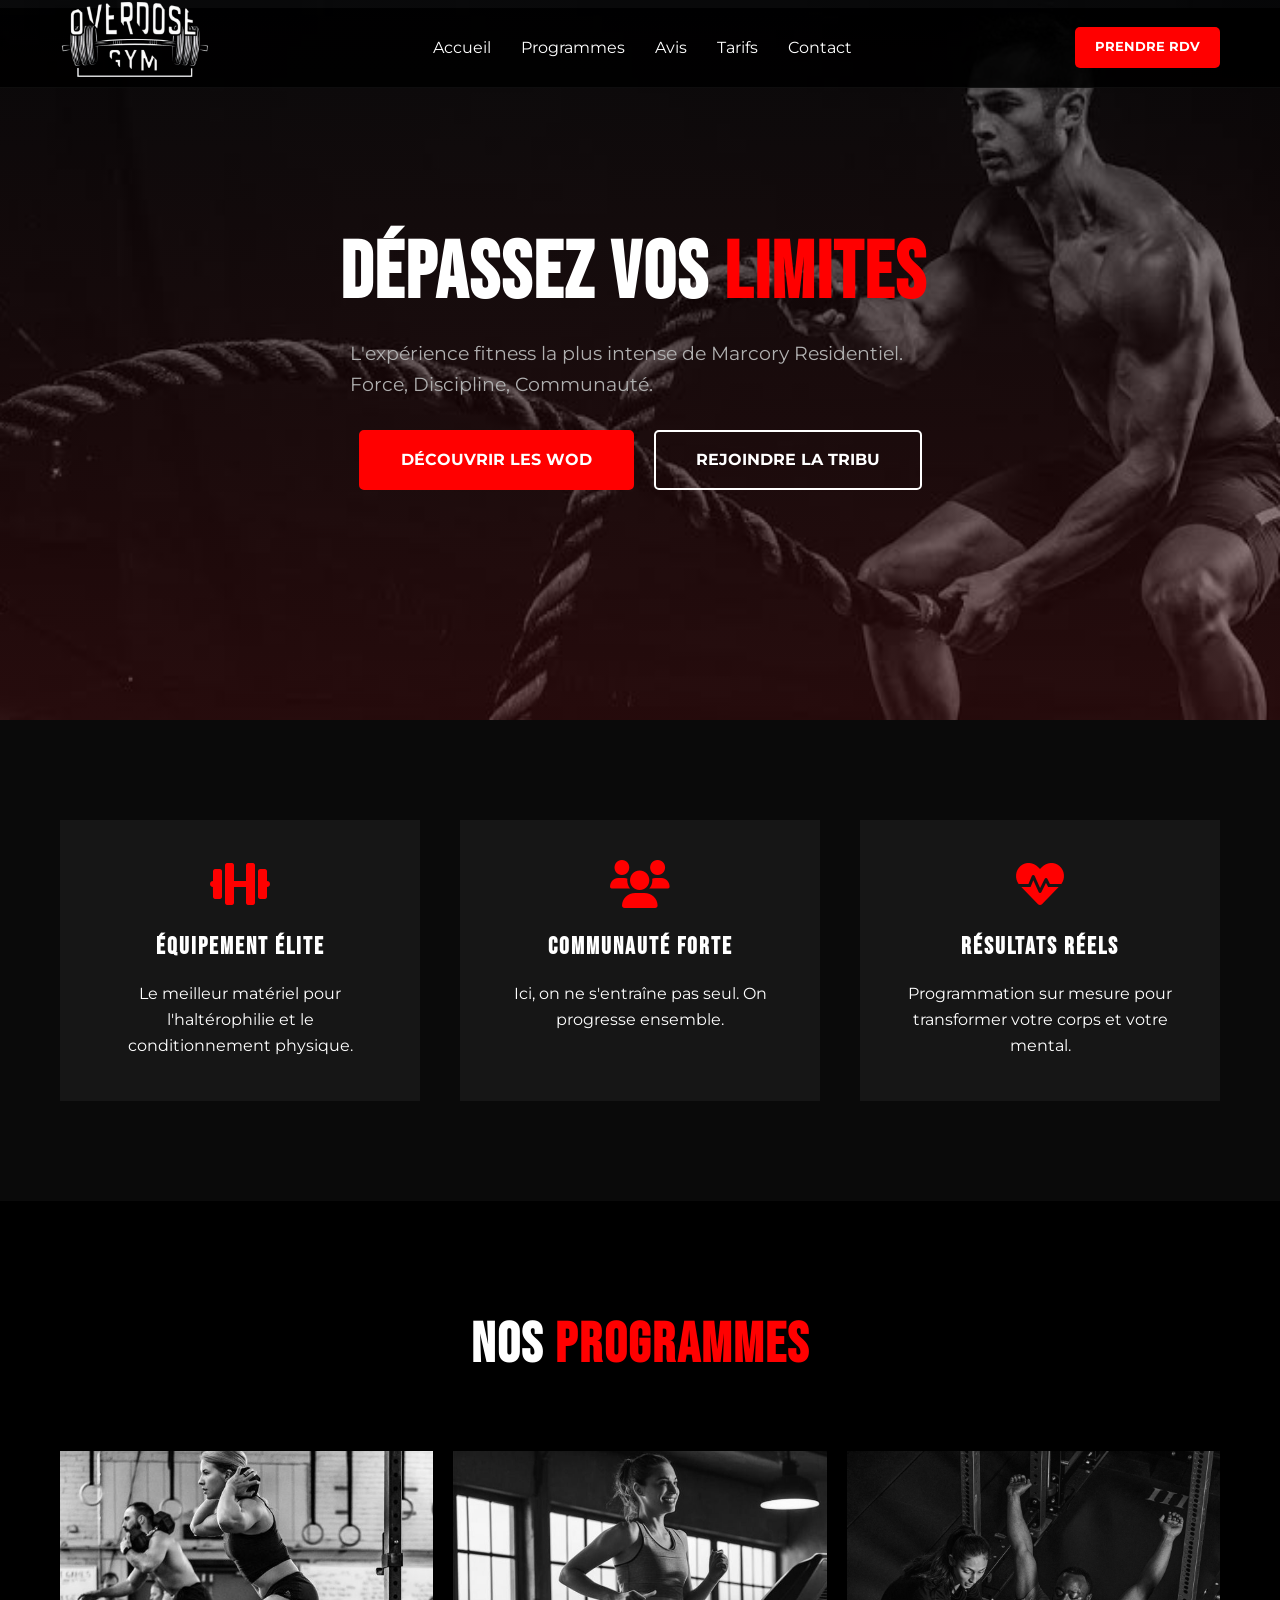
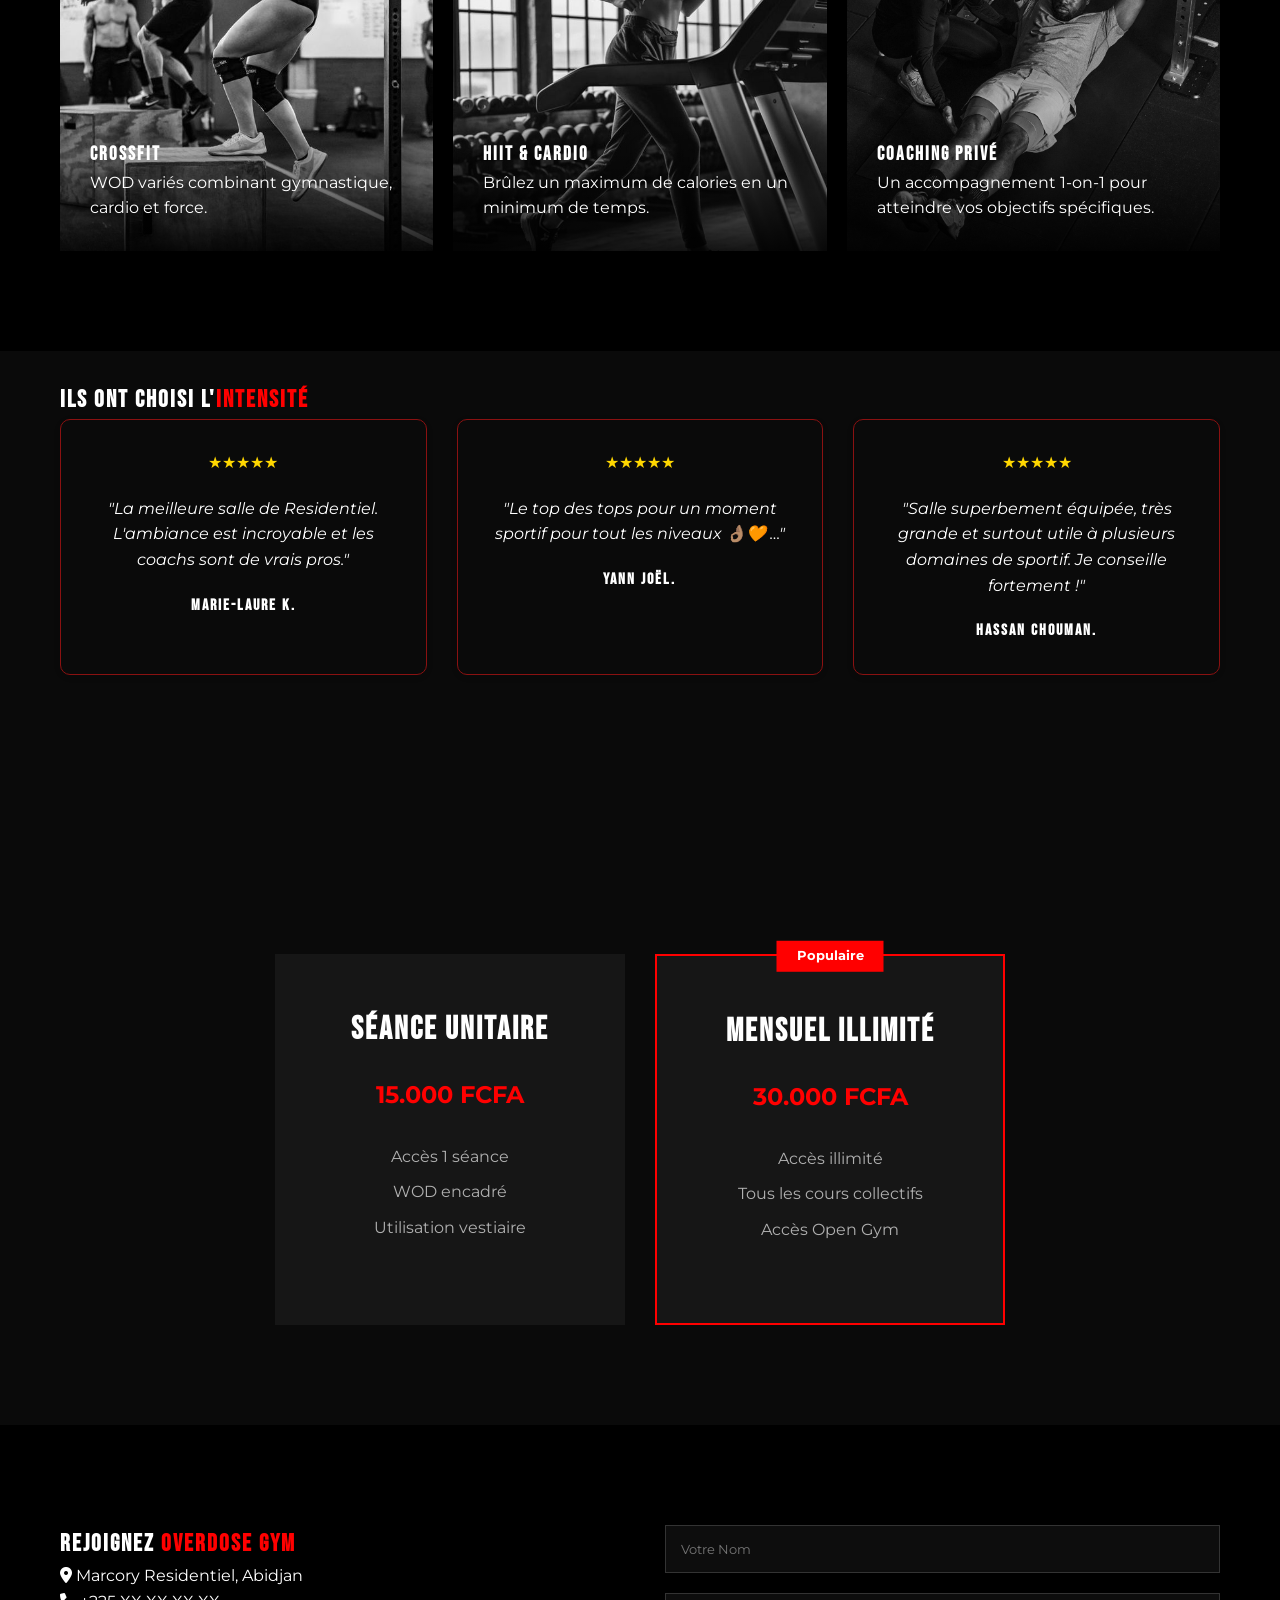
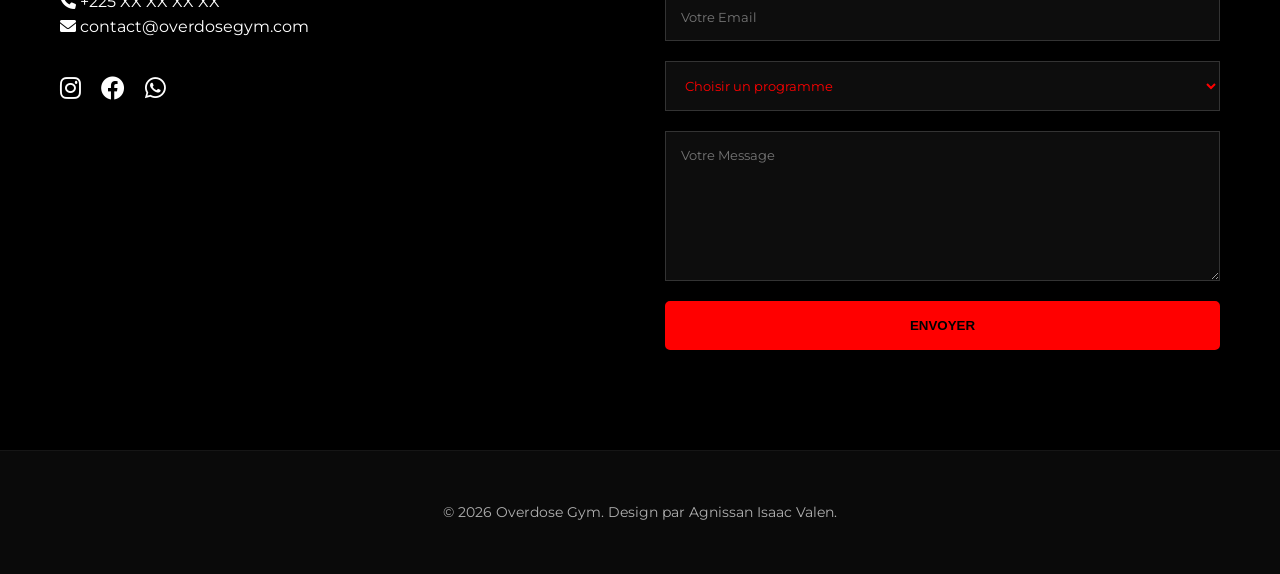
==== index.html @ e078a930 "ok" ====
<!DOCTYPE html>
<html lang="fr">
<head>
    <meta charset="UTF-8">
    <meta name="viewport" content="width=device-width, initial-scale=1.0">
    <title>Overdose Gym | CrossFit & Haute Intensité - Marcory Residentiel</title>
    <meta name="description" content="Rejoignez l'élite du fitness à Abidjan. Overdose Gym à Marcory Residentiel : CrossFit, HIIT, et coaching privé dans une ambiance brute et électrique.">
    
    <link href="https://fonts.googleapis.com/css2?family=Bebas+Neue&family=Montserrat:wght@400;700&display=swap" rel="stylesheet">
    
    <link rel="stylesheet" href="https://cdnjs.cloudflare.com/ajax/libs/font-awesome/6.0.0/css/all.min.css">
    
    <link rel="stylesheet" href="css/style.css">
</head>
<body>
    
    <header class="main-header">
        <nav class="container">

            <!-- <div class="logo">
                <a href="#home">OVERDOSE<span>GYM</span></a>
            </div> -->

            <div class="logo">
                <a href="#home"><img src="imgs/logo-no-bg.png" alt="" width="25%"></a>
            </div>
            <ul class="nav-links">
                <li><a href="#home">Accueil</a></li>
                <li><a href="#services">Programmes</a></li>
                <li><a href="#avis">Avis</a></li>
                <li><a href="#pricing">Tarifs</a></li>
                <li><a href="#contact">Contact</a></li>
            </ul>
            <a href="#contact" class="btn-cta-small">Prendre RDV</a>
            <div class="menu-toggle" id="mobile-menu">
                <i class="fas fa-bars"></i>
            </div>
        </nav>
    </header>

    <!-- hero -->
    <section id="home" class="hero">
        <video class="hero-video" autoplay loop muted playsinline poster="imgs/img1.jpg">
                <source src="video/vid1.mp4" type="video/mp4">
            </video>
        <div class="overlay"></div>
        <div class="hero-content container">
            <h1 class="fade-in">Dépassez vos <span>Limites</span></h1>
            <p>L'expérience fitness la plus intense de Marcory Residentiel. Force, Discipline, Communauté.</p>
            <div class="hero-btns">
                <a href="#services" class="btn-primary">Découvrir les WOD</a>
                <a href="#contact" class="btn-secondary">Rejoindre la Tribu</a>
            </div>
        </div>
    </section>

    <!-- info -->
    <section class="features container">
        <div class="feature-card">
            <i class="fas fa-dumbbell"></i>
            <h3>Équipement Élite</h3>
            <p>Le meilleur matériel pour l'haltérophilie et le conditionnement physique.</p>
        </div>
        <div class="feature-card">
            <i class="fas fa-users"></i>
            <h3>Communauté Forte</h3>
            <p>Ici, on ne s'entraîne pas seul. On progresse ensemble.</p>
        </div>
        <div class="feature-card">
            <i class="fas fa-heartbeat"></i>
            <h3>Résultats Réels</h3>
            <p>Programmation sur mesure pour transformer votre corps et votre mental.</p>
        </div>
    </section>

    <!-- les services -->
    <section id="services" class="services">
        <div class="container">
            <h2 class="section-title">Nos <span>Programmes</span></h2>
            <div class="services-grid">
                <div class="service-item">
                    <div class="service-img" style="background-image: url('imgs/CrossFit.jpg');"></div>
                    <div class="service-info">
                        <h3>CrossFit</h3>
                        <p>WOD variés combinant gymnastique, cardio et force.</p>
                    </div>
                </div>
                <div class="service-item">
                    <div class="service-img" style="background-image: url('imgs/HIIT_Cardio.jpg');"></div>
                    <div class="service-info">
                        <h3>HIIT & Cardio</h3>
                        <p>Brûlez un maximum de calories en un minimum de temps.</p>
                    </div>
                </div>
                <div class="service-item">
                    <div class="service-img" style="background-image: url('imgs/Coaching_Prive.jpg');"></div>
                    <div class="service-info">
                        <h3>Coaching Privé</h3>
                        <p>Un accompagnement 1-on-1 pour atteindre vos objectifs spécifiques.</p>
                    </div>
                </div>
            </div>
        </div>
    </section>

    <!-- Avis clients -->
    <section class="testimonials" id="avis">
        <div class="container">
            <h2>Ils ont choisi l'<span>intensité</span></h2>
            <div class="reviews-grid">
                    <div class="review-card">
                        <div class="stars">★★★★★</div>
                        <p>"La meilleure salle de Residentiel. L'ambiance est incroyable et les coachs sont de vrais pros."</p>
                        <h3 class="author">Marie-Laure K.</h3>
                    </div>

                    <div class="review-card">
                        <div class="stars">★★★★★</div>
                        <p>"Le top des tops pour un moment sportif pour tout les niveaux 👌🏽🧡 …"</p>
                        <h3 class="author">Yann Joël.</h3>
                    </div>

                    <div class="review-card">
                        <div class="stars">★★★★★</div>
                        <p>"Salle superbement équipée, très grande et surtout utile à plusieurs domaines de sportif. Je conseille fortement !"</p>
                        <h3 class="author">Hassan Chouman.</h3>
                    </div>
                </div>
        </div>
    </section>

    <section id="pricing" class="pricing container">
        <h2 class="section-title">Nos <span>Abonnements</span></h2>
        <div class="pricing-grid">
            <div class="price-card">
                <h3>Séance Unitaire</h3>
                <div class="price">15.000 FCFA</div>
                <ul>
                    <li>Accès 1 séance</li>
                    <li>WOD encadré</li>
                    <li>Utilisation vestiaire</li>
                </ul>
            </div>
            <div class="price-card featured">
                <div class="badge">Populaire</div>
                <h3>Mensuel Illimité</h3>
                <div class="price">30.000 FCFA</div>
                <ul>
                    <li>Accès illimité</li>
                    <li>Tous les cours collectifs</li>
                    <li>Accès Open Gym</li>
                </ul>
            </div>
        </div>
    </section>

    <section id="contact" class="contact">
        <div class="container contact-wrapper">
            <div class="contact-info">
                <h2>Rejoignez <span>Overdose Gym</span></h2>
                <p><i class="fas fa-map-marker-alt"></i> Marcory Residentiel, Abidjan</p>
                <p><i class="fas fa-phone"></i> +225 XX XX XX XX</p>
                <p><i class="fas fa-envelope"></i> contact@overdosegym.com</p>
                <div class="social-icons">
                    <a href="#"><i class="fab fa-instagram"></i></a>
                    <a href="#"><i class="fab fa-facebook"></i></a>
                    <a href="#"><i class="fab fa-whatsapp"></i></a>
                </div> <br>
                <iframe src="https://www.google.com/maps/embed?pb=!1m18!1m12!1m3!1d3972.6667566504834!2d-4.001317389564105!3d5.31457613600818!2m3!1f0!2f0!3f0!3m2!1i1024!2i768!4f13.1!3m3!1m2!1s0xfc1ebf11b6675b3%3A0x3e30f96407524594!2sCROSS%20FIT%20OVERDOSE!5e0!3m2!1sfr!2sga!4v1774560478257!5m2!1sfr!2sga" width="500" height="300" style="border:0;" allowfullscreen="" loading="lazy" referrerpolicy="no-referrer-when-downgrade"></iframe>
            </div>

            <form class="contact-form" action="">
                <input type="text" placeholder="Votre Nom" required>
                <input type="email" placeholder="Votre Email" required>
                <select>
                    <option value="">Choisir un programme</option>
                    <option value="crossfit">CrossFit</option>
                    <option value="hiit">HIIT</option>
                    <option value="coaching">Coaching Privé</option>
                </select>
                <textarea placeholder="Votre Message"></textarea>
                <button type="submit" class="btn-primary">Envoyer</button>
            </form>
        </div>
        <div id="map">
            </div>
    </section>

    <footer>
        <div class="container">
            <p>&copy; 2026 Overdose Gym. Design par Agnissan Isaac Valen.</p>
        </div>
    </footer>

    <script src="js/scritpt.js"></script>
</body>
</html>
---- css/style.css ----
/* --- VARIABLES & RESET --- */
:root {
    --primary-red: #FF0000;
    --dark-bg: #0A0A0A;
    --darker-bg: #000000;
    --light-text: #FFFFFF;
    --gray-text: #B0B0B0;
    --glass: rgba(255, 255, 255, 0.05);
    --transition: all 0.3s ease-in-out;
    --shadow-sm: 0 2px 8px rgba(0,0,0,0.05);
    --transition: all 0.3s ease;
}

* {
    margin: 0;
    padding: 0;
    box-sizing: border-box;
}

html {
    scroll-behavior: smooth;
}

body {
    font-family: 'Montserrat', sans-serif;
    background-color: var(--dark-bg);
    color: var(--light-text);
    line-height: 1.6;
    overflow-x: hidden;
}

h1, h2, h3, .logo {
    font-family: 'Bebas Neue', sans-serif;
    text-transform: uppercase;
    letter-spacing: 2px;
}

ul { 
    list-style: none; 
}
a { 
    text-decoration: none; 
    color: inherit; 
    transition: var(--transition); 
}

.container {
    max-width: 1200px;
    margin: 0 auto;
    padding: 0 20px;
}

span { 
    color: var(--primary-red); 
}

/* --- HEADER & NAV --- */
.main-header {
    height: 80px;
    display: flex;
    align-items: center;
    position: fixed;
    width: 100%;
    top: 0;
    z-index: 1000;
    background: rgba(0, 0, 0, 0.9);
    border-bottom: 1px solid var(--glass);
    margin-top: 0.5rem;
}

nav {
    display: flex;
    justify-content: space-between;
    align-items: center;
    width: 100%;
}

.logo { 
    font-size: 2rem; 
    font-weight: bold; 
}
.logo img {
    max-width: 150px; /* Évite que le logo ne soit trop grand ou trop petit */
    width: 100%;
    height: auto;
}

.nav-links { 
    display: flex; 
    gap: 30px; 
}
.nav-links a:hover { 
    color: var(--primary-red); 
}

.btn-cta-small {
    background: var(--primary-red);
    padding: 10px 20px;
    font-weight: bold;
    text-transform: uppercase;
    font-size: 0.8rem;
    border-radius: 5px;
}

.menu-toggle { 
    display: none; 
    font-size: 1.5rem; 
    cursor: pointer; 
}

/* --- HERO SECTION --- */
.hero {
    padding: 60px 0;
    display: flex;
    align-items: center;
    min-height: 80vh;
    position: relative; /* INDISPENSABLE : Sert de point de repère pour la vidéo */
    overflow: hidden;   /* Empêche la vidéo de déborder de la section */
}

/* --- La magie de la vidéo en fond --- */
.hero-video {
    position: absolute;
    top: 0;
    left: 0;
    width: 100%;
    height: 100%;
    object-fit: cover; /* Remplit l'écran sans déformer, comme background-size: cover */
    z-index: 0;        /* On la place tout au fond */
}

/* --- Le filtre psychologique (L'overlay sombre) --- */
/* Cela recrée ton effet linear-gradient pour que ton texte blanc reste lisible et classe */
.hero::before {
    content: '';
    position: absolute;
    top: 0;
    left: 0;
    width: 100%;
    height: 100%;
    background: linear-gradient(rgba(0, 0, 0, 0.5), rgba(64, 10, 10, 0.5));
    z-index: 1; /* Se place au-dessus de la vidéo, mais sous le texte */
}

/* --- On s'assure que le contenu passe au premier plan --- */
.hero-content {
    position: relative;
    z-index: 2; /* Le texte et les boutons passent au-dessus de tout ! */
}

.hero h1 { 
    font-size: clamp(2.5rem, 8vw, 5rem);
    line-height: 1.1; 
    margin-bottom: 20px; 
}
.hero p { 
    font-size: clamp(1rem, 4vw, 1.2rem);
    color: var(--gray-text); 
    margin-bottom: 30px; 
    max-width: 600px; 
    padding: 0 10px;
}

.hero-btns {
    display: flex; 
    gap: 20px; 
    justify-content: center; 
    border-radius: 5px;
    align-items: center; /* AJOUTÉ : Pour aligner les enfants au centre */
    width: 100%;        /* AJOUTÉ : Pour que le container occupe l'espace */
    margin-top: 20px;
}

.btn-primary, .btn-secondary {
    padding: 15px 40px;
    font-weight: bold;
    text-transform: uppercase;
    display: inline-block;
    border-radius: 5px;
}

.btn-primary { 
    background: var(--primary-red); 
    border: 2px solid var(--primary-red); 
}
.btn-primary:hover { 
    background: transparent; 
    color: var(--primary-red); 
}

.btn-secondary { 
    border: 2px solid var(--light-text); 
}
.btn-secondary:hover { 
    background: var(--light-text); 
    color: var(--darker-bg); 
}

@media (max-width: 992px) {
    .nav-links, .btn-cta-small {
        display: none; /* Cache le menu et le petit bouton sur mobile */
    }

    .menu-toggle {
        display: block; /* Affiche l'icône bars */
        color: var(--light-text);
    }
    
    nav {
        padding: 0 20px;
    }
}

@media (max-width: 768px) {
    .hero-content {
        text-align: center;
        display: flex;
        flex-direction: column;
        align-items: center;
    }
    
    .hero p {
        margin-left: auto;
        margin-right: auto;
    }
}

@media (max-width: 580px) {
    .hero-btns {
        flex-direction: column !important; 
        width: 100%;
        max-width: 320px; /* AJOUTÉ : Pour éviter que les boutons soient TROP larges sur petit écran */
        margin: 0 auto;  /* AJOUTÉ : Centre le bloc entier */
    }

    .btn-primary, .btn-secondary {
        display: block;   /* CHANGÉ : Force l'affichage en bloc */
        width: 100%; 
        box-sizing: border-box; /* AJOUTÉ : Inclus le padding dans la largeur */
    }
}


/* --- FEATURES --- */
.features {
    display: grid;
    grid-template-columns: repeat(auto-fit, minmax(250px, 1fr));
    gap: 40px;
    padding: 100px 20px;
}

.feature-card {
    background: var(--glass);
    padding: 40px;
    text-align: center;
    border-bottom: 3px solid transparent;
    transition: var(--transition);
}

.feature-card:hover { 
    border-color: var(--primary-red); 
    transform: translateY(-10px); 
}
.feature-card i { 
    font-size: 3rem; 
    color: var(--primary-red); 
    margin-bottom: 20px; 
}
.feature-card h3 { 
    margin-bottom: 15px; 
    font-size: 1.5rem; 
}

/* --- SERVICES --- */
.services { 
    padding: 100px 0; 
    background: var(--darker-bg); 
}
.section-title { 
    font-size: 3.5rem; 
    text-align: center; 
    margin-bottom: 60px; 
}

.services-grid {
    display: grid;
    grid-template-columns: repeat(auto-fit, minmax(300px, 1fr));
    gap: 20px;
}

.service-item {
    position: relative;
    height: 400px;
    overflow: hidden;
}

.service-img {
    width: 100%;
    height: 100%;
    background-size: cover;
    background-position: center;
    transition: transform 0.5s ease;
    filter: grayscale(100%);
}

.service-item:hover .service-img { 
    transform: scale(1.1); 
    filter: grayscale(0%); 
}

.service-info {
    position: absolute;
    bottom: 0;
    left: 0;
    width: 100%;
    padding: 30px;
    background: linear-gradient(transparent, rgba(0,0,0,0.9));
}

/* --- AVIS --- */
.testimonials {
    padding: 30px 0;
}
.reviews-grid {
    display: grid;
    grid-template-columns: 1fr; /* 1 colonne sur mobile */
    gap: 30px;
}
.review-card {
    padding: 30px;
    border-radius: 10px;
    box-shadow: var(--shadow-sm);
    text-align: center;
    transition: var(--transition);
    border: 1px solid #8a1111;
}
/* Nettoyage du texte des avis */
.review-card p {
    font-style: italic;
    margin: 20px 0;
}

.review-card .author {
    font-size: 1rem;
    color: var(--primary-color);
}

.stars {
    color: #FFD700;
    margin-bottom: 10px;
}
/* Responsive pour la grille d'avis */
@media (min-width: 768px) {
    .reviews-grid {
        grid-template-columns: repeat(3, 1fr); /* 3 colonnes sur desktop */
    }
}

/* --- PRICING --- */
.pricing { padding: 100px 20px; }
.pricing-grid {
    display: flex;
    justify-content: center;
    gap: 30px;
    flex-wrap: wrap;
}

.price-card {
    background: var(--glass);
    padding: 50px;
    width: 350px;
    text-align: center;
    position: relative;
}

.price-card.featured {
    border: 2px solid var(--primary-red);
    transform: scale(1.05);
}

.price-card h3 { 
    font-size: 2rem; 
    margin-bottom: 20px; 
}
.price { 
    font-size: 1.5rem; 
    font-weight: bold; 
    color: var(--primary-red); 
    margin-bottom: 30px; 
}
.price-card ul { 
    margin-bottom: 30px; 
    color: var(--gray-text); 
}
.price-card ul li { 
    margin-bottom: 10px; 
}

.badge {
    position: absolute;
    top: 0;
    left: 50%;
    transform: translate(-50%, -50%);
    background: var(--primary-red);
    padding: 5px 20px;
    font-size: 0.8rem;
    font-weight: bold;
}

/* --- CONTACT --- */
.contact { 
    padding: 100px 0; 
    background: var(--darker-bg); 
}
.contact-wrapper {
    display: grid;
    grid-template-columns: 1fr 1fr;
    gap: 50px;
}

.contact-form {
    display: flex;
    flex-direction: column;
    gap: 20px;
}

.contact-form input, .contact-form select, .contact-form textarea {
    background: var(--glass);
    border: 1px solid #333;
    padding: 15px;
    color: rgb(255, 0, 0);
    font-family: inherit;
}

.contact-form textarea { 
    height: 150px; 
}
.social-icons { 
    margin-top: 30px; 
    display: flex; 
    gap: 20px; 
    font-size: 1.5rem; 
}


iframe {
    max-width: 100%;
    height: 50%;
    border-radius: 10px;
}


/* --- FOOTER --- */
footer {
    padding: 50px 0;
    text-align: center;
    border-top: 1px solid var(--glass);
    font-size: 0.9rem;
    color: var(--gray-text);
}

/* --- RESPONSIVE --- */
@media (max-width: 768px) {
    .nav-links, .btn-cta-small { 
        display: none; 
    }
    .menu-toggle { 
        display: block; 
    }
    .hero h1 { 
        font-size: 3rem; 
    }
    .contact-wrapper { 
        grid-template-columns: 1fr; 
    }
    .price-card.featured { 
        transform: scale(1); 
    }
}
@media (max-width: 768px) {
    .nav-links.active {
        display: flex;
        flex-direction: column;
        position: absolute;
        top: 80px;
        left: 0;
        width: 100%;
        background: rgba(0,0,0,0.95);
        padding: 20px;
        text-align: center;
    }
}
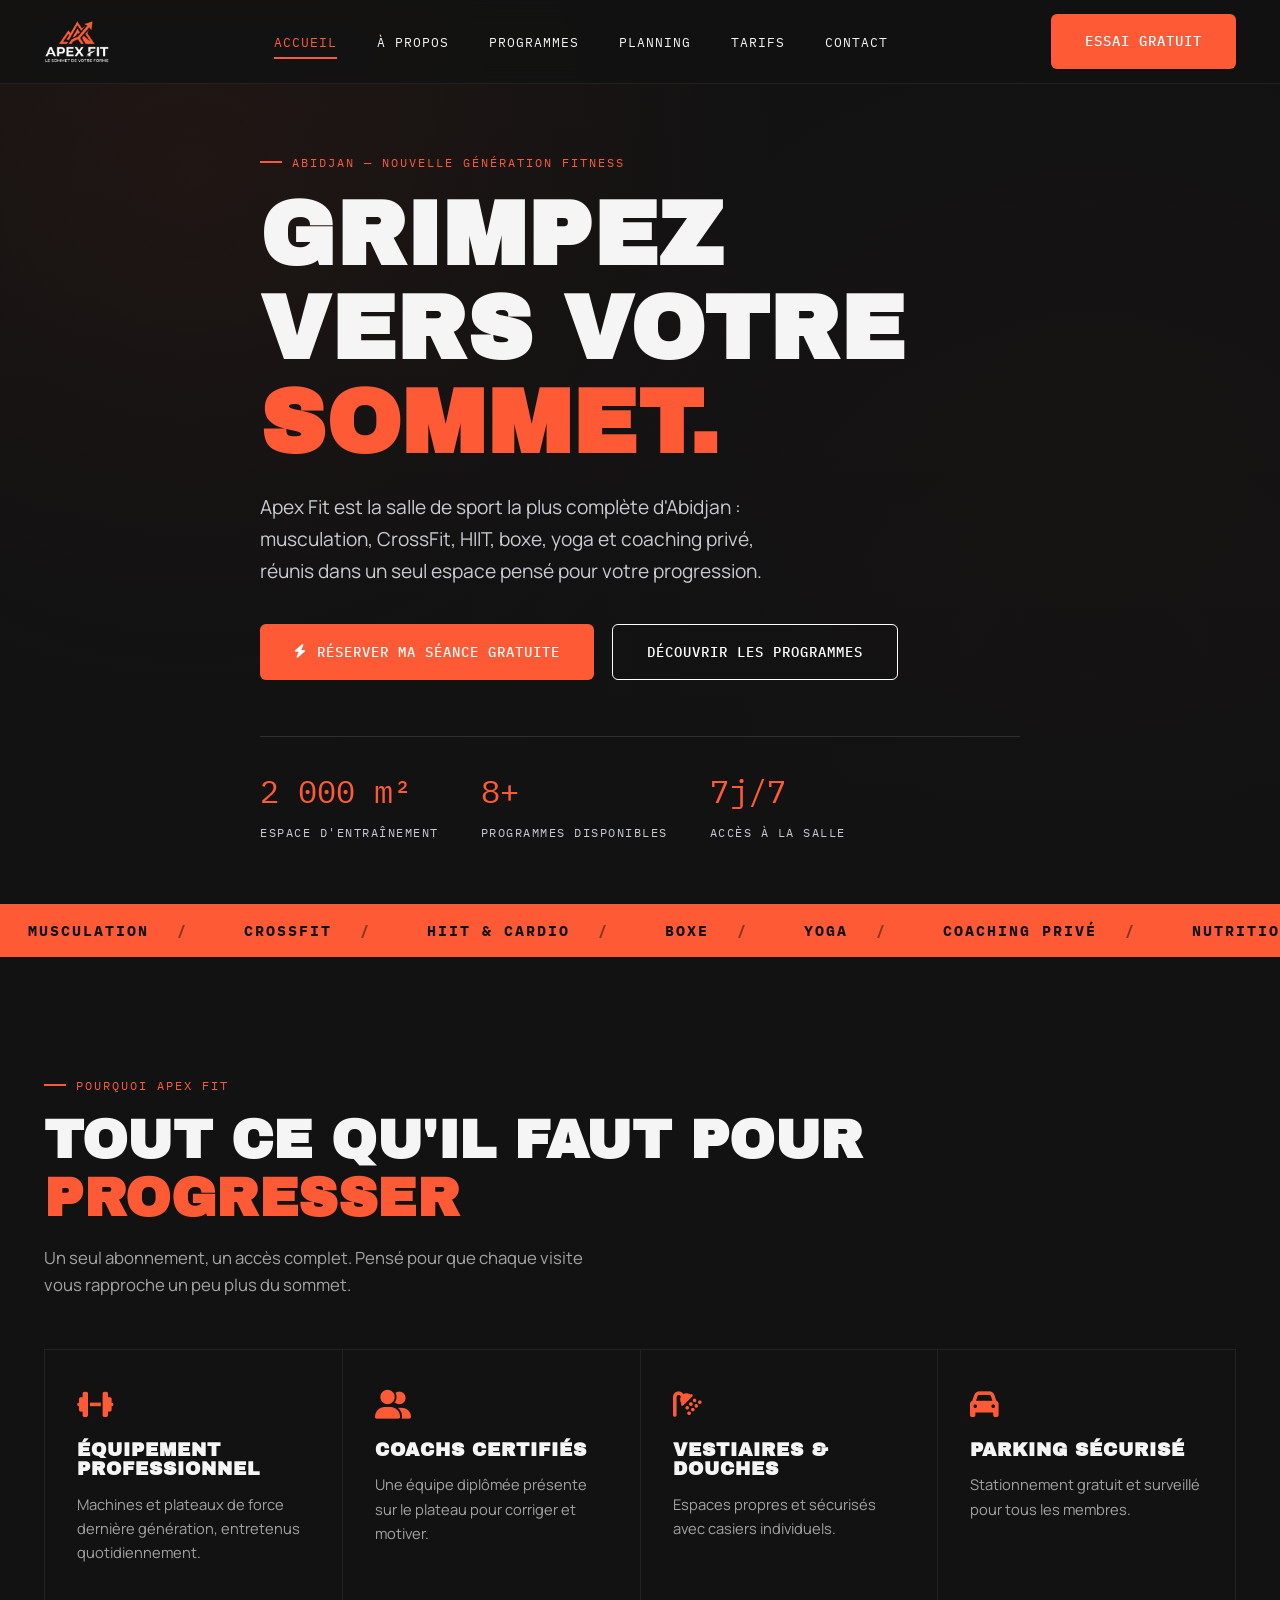
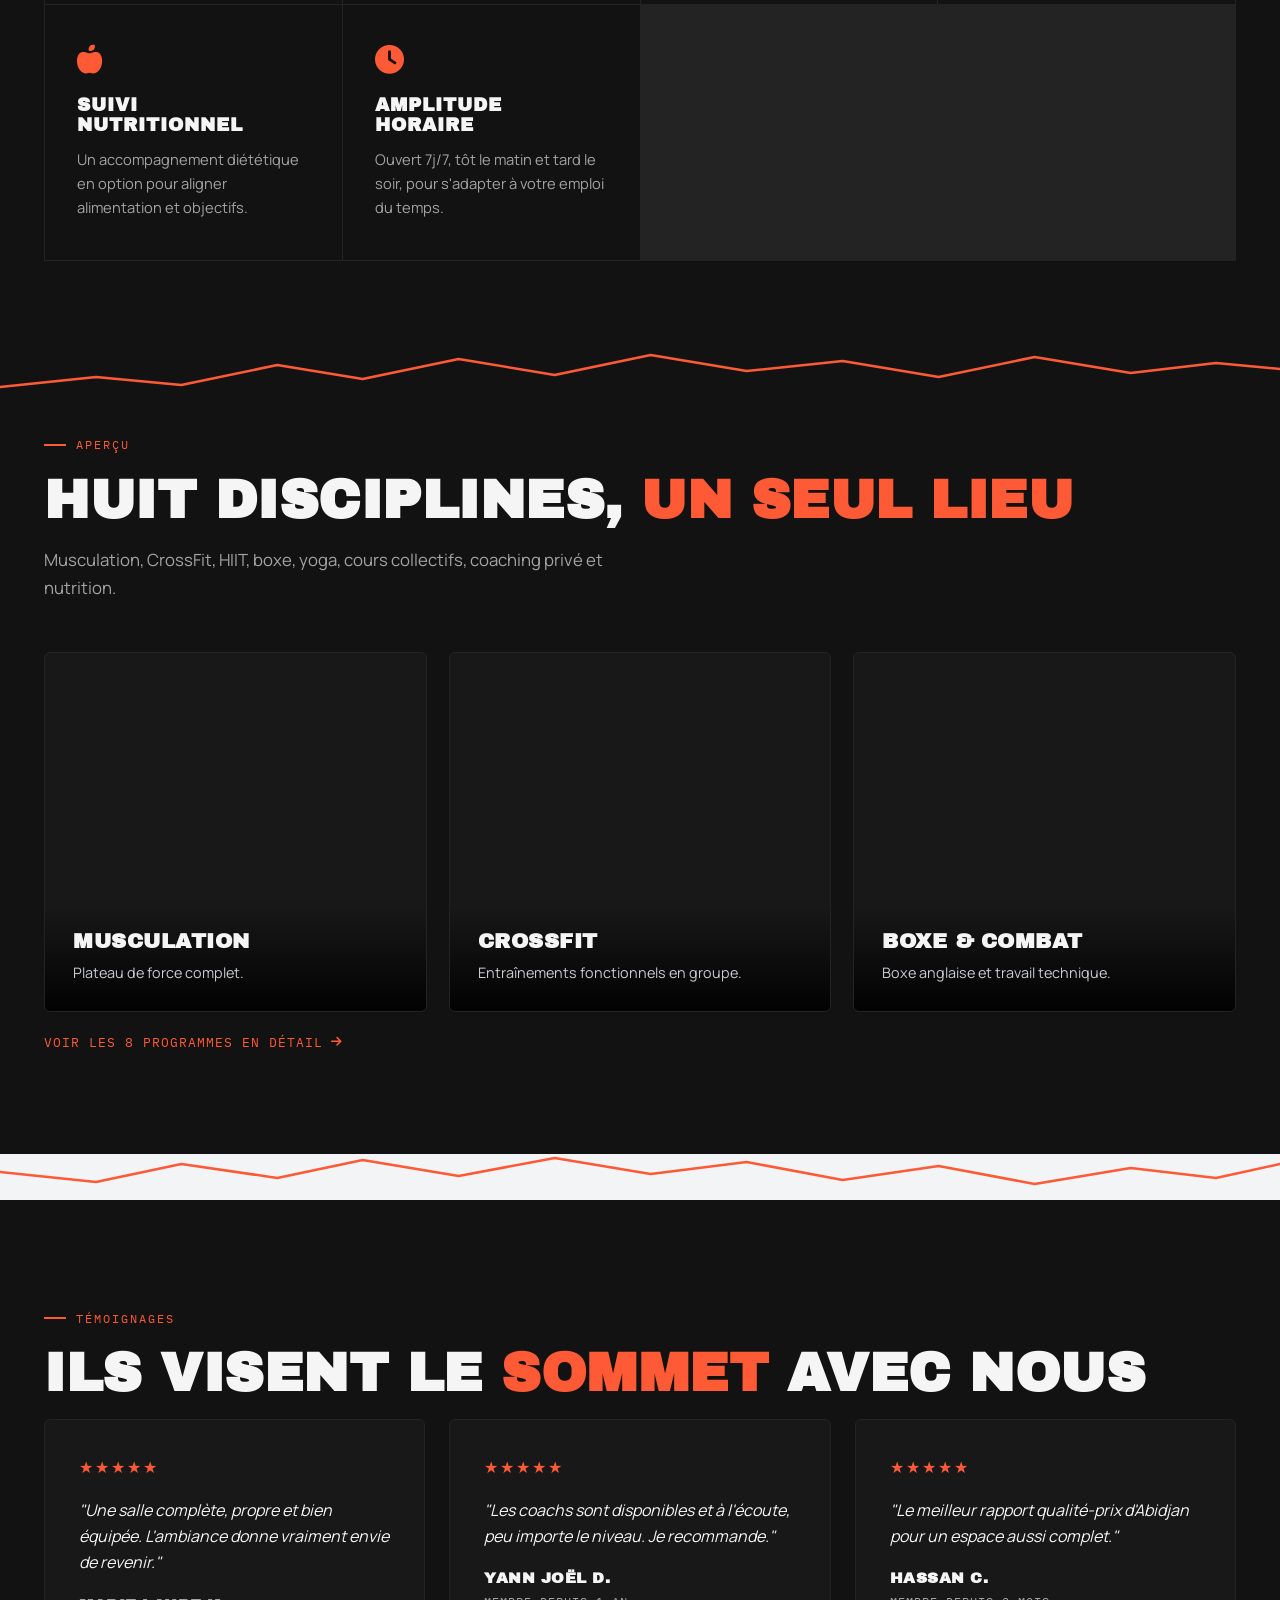
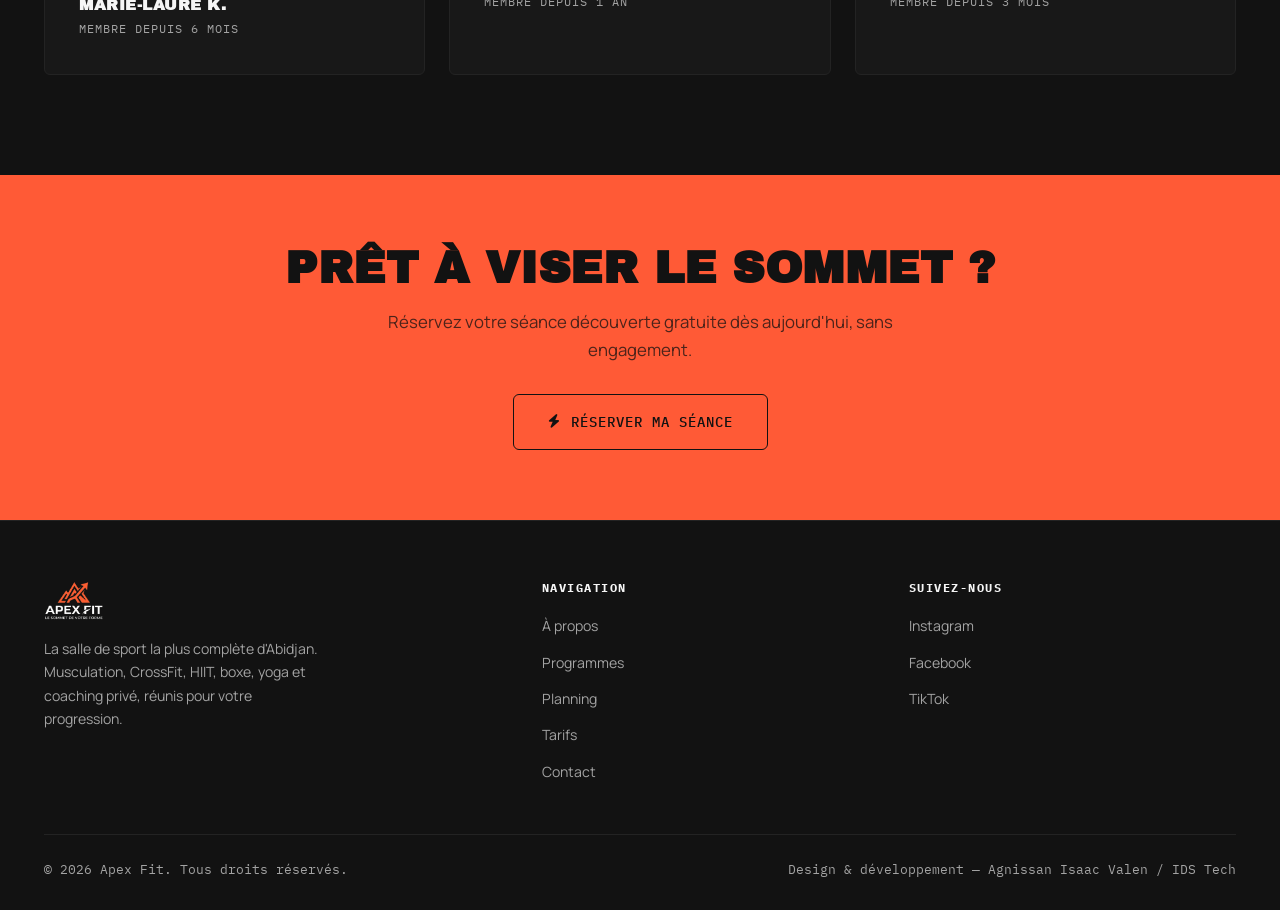
==== commit 540d0924: "refonte" ====
--- a/index.html
+++ b/index.html
@@ -1,197 +1,190 @@
 <!DOCTYPE html>
 <html lang="fr">
 <head>
-    <meta charset="UTF-8">
-    <meta name="viewport" content="width=device-width, initial-scale=1.0">
-    <title>Overdose Gym | CrossFit & Haute Intensité - Marcory Residentiel</title>
-    <meta name="description" content="Rejoignez l'élite du fitness à Abidjan. Overdose Gym à Marcory Residentiel : CrossFit, HIIT, et coaching privé dans une ambiance brute et électrique.">
-    
-    <link href="https://fonts.googleapis.com/css2?family=Bebas+Neue&family=Montserrat:wght@400;700&display=swap" rel="stylesheet">
-    
-    <link rel="stylesheet" href="https://cdnjs.cloudflare.com/ajax/libs/font-awesome/6.0.0/css/all.min.css">
-    
-    <link rel="stylesheet" href="css/style.css">
+<meta charset="UTF-8">
+<meta name="viewport" content="width=device-width, initial-scale=1.0">
+<title>Apex Fit | Le Sommet de Votre Forme — Salle de Sport à Abidjan</title>
+<meta name="description" content="Apex Fit, la salle de sport la plus complète d'Abidjan. Musculation, CrossFit, HIIT, Boxe, Yoga, coaching privé et suivi nutritionnel. Réservez votre séance découverte gratuite.">
+<meta property="og:title" content="Apex Fit | Le Sommet de Votre Forme">
+<meta property="og:description" content="Apex Fit, la salle de sport la plus complète d'Abidjan. Musculation, CrossFit, HIIT, Boxe, Yoga, coaching privé et suivi nutritionnel. Réservez votre séance découverte gratuite.">
+<meta property="og:type" content="website">
+<meta property="og:image" content="imgs/apexfit-logo.png">
+<link rel="icon" href="imgs/apexfit-logo.png" type="image/png">
+
+<link rel="preconnect" href="https://fonts.googleapis.com">
+<link href="https://fonts.googleapis.com/css2?family=Archivo+Black&family=Manrope:wght@400;500;600;700;800&family=IBM+Plex+Mono:wght@400;500;600;700&display=swap" rel="stylesheet">
+<link rel="stylesheet" href="https://cdnjs.cloudflare.com/ajax/libs/font-awesome/6.5.1/css/all.min.css">
+<link rel="stylesheet" href="css/style.css">
 </head>
 <body>
-    
-    <header class="main-header">
-        <nav class="container">
 
-            <!-- <div class="logo">
-                <a href="#home">OVERDOSE<span>GYM</span></a>
-            </div> -->
+<header class="main-header" id="mainHeader">
+    <nav class="container">
+        <div class="logo">
+            <a href="index.html"><img src="imgs/apexfit-logo.png" alt="Apex Fit"></a>
+        </div>
+        <ul class="nav-links" id="navLinks">
+            <li><a href="index.html">Accueil</a></li>
+            <li><a href="a-propos.html">À propos</a></li>
+            <li><a href="programmes.html">Programmes</a></li>
+            <li><a href="planning.html">Planning</a></li>
+            <li><a href="tarifs.html">Tarifs</a></li>
+            <li><a href="contact.html">Contact</a></li>
+        </ul>
+        <div class="header-actions">
+            <a href="contact.html" class="btn btn-primary">Essai Gratuit</a>
+            <button class="menu-toggle" id="mobileMenu" aria-label="Ouvrir le menu" aria-expanded="false">
+                <i class="fas fa-bars"></i>
+            </button>
+        </div>
+    </nav>
+</header>
 
-            <div class="logo">
-                <a href="#home"><img src="imgs/logo-no-bg.png" alt="" width="25%"></a>
+<section id="home" class="hero">
+    <!-- Placeholder : dépose ta vidéo réelle dans video/hero.mp4 (et une image dans imgs/hero-poster.jpg).
+         Tant qu'ils sont absents, le dégradé de fond en CSS prend le relais automatiquement. -->
+    <video class="hero-video" autoplay loop muted playsinline poster="imgs/hero-poster.jpg">
+        <source src="video/hero.mp4" type="video/mp4">
+    </video>
+    <div class="container hero-content">
+        <span class="eyebrow">Abidjan — Nouvelle génération fitness</span>
+        <h1>Grimpez vers votre <span>sommet.</span></h1>
+        <p class="lead">Apex Fit est la salle de sport la plus complète d'Abidjan : musculation, CrossFit, HIIT, boxe, yoga et coaching privé, réunis dans un seul espace pensé pour votre progression.</p>
+        <div class="hero-btns">
+            <a href="contact.html" class="btn btn-primary"><i class="fas fa-bolt"></i> Réserver ma séance gratuite</a>
+            <a href="programmes.html" class="btn btn-outline-dark">Découvrir les programmes</a>
+        </div>
+        <div class="hero-stats">
+            <div class="hero-stat"><span class="num">2 000 m²</span><span class="label">Espace d'entraînement</span></div>
+            <div class="hero-stat"><span class="num">8+</span><span class="label">Programmes disponibles</span></div>
+            <div class="hero-stat"><span class="num">7j/7</span><span class="label">Accès à la salle</span></div>
+        </div>
+    </div>
+</section>
+
+<div class="marquee-band" aria-hidden="true">
+    <div class="marquee-track">
+        <span>MUSCULATION</span><span>CROSSFIT</span><span>HIIT & CARDIO</span><span>BOXE</span><span>YOGA</span><span>COACHING PRIVÉ</span><span>NUTRITION</span>
+        <span>MUSCULATION</span><span>CROSSFIT</span><span>HIIT & CARDIO</span><span>BOXE</span><span>YOGA</span><span>COACHING PRIVÉ</span><span>NUTRITION</span>
+    </div>
+</div>
+
+<section class="features">
+    <div class="container">
+        <div class="section-head reveal">
+            <span class="eyebrow">Pourquoi Apex Fit</span>
+            <h2 class="section-title">Tout ce qu'il faut pour <span>progresser</span></h2>
+            <p class="section-sub">Un seul abonnement, un accès complet. Pensé pour que chaque visite vous rapproche un peu plus du sommet.</p>
+        </div>
+    </div>
+    <div class="container">
+        <div class="features-grid">
+            <div class="feature-card reveal"><i class="fas fa-dumbbell"></i><h3>Équipement Professionnel</h3><p>Machines et plateaux de force dernière génération, entretenus quotidiennement.</p></div>
+            <div class="feature-card reveal"><i class="fas fa-user-friends"></i><h3>Coachs Certifiés</h3><p>Une équipe diplômée présente sur le plateau pour corriger et motiver.</p></div>
+            <div class="feature-card reveal"><i class="fas fa-shower"></i><h3>Vestiaires & Douches</h3><p>Espaces propres et sécurisés avec casiers individuels.</p></div>
+            <div class="feature-card reveal"><i class="fas fa-car"></i><h3>Parking Sécurisé</h3><p>Stationnement gratuit et surveillé pour tous les membres.</p></div>
+            <div class="feature-card reveal"><i class="fas fa-apple-alt"></i><h3>Suivi Nutritionnel</h3><p>Un accompagnement diététique en option pour aligner alimentation et objectifs.</p></div>
+            <div class="feature-card reveal"><i class="fas fa-clock"></i><h3>Amplitude Horaire</h3><p>Ouvert 7j/7, tôt le matin et tard le soir, pour s'adapter à votre emploi du temps.</p></div>
+        </div>
+    </div>
+</section>
+
+<div class="ascent-divider ascent-to-dark" aria-hidden="true">
+    <svg viewBox="0 0 1200 46" preserveAspectRatio="none"><polyline class="peak-line" points="0,36 90,26 170,34 260,14 340,28 430,8 520,24 610,4 700,20 790,10 880,26 970,6 1060,22 1140,12 1200,18" /></svg>
+</div>
+
+<section class="services">
+    <div class="container">
+        <div class="section-head reveal">
+            <span class="eyebrow">Aperçu</span>
+            <h2 class="section-title">Huit disciplines, <span>un seul lieu</span></h2>
+            <p class="section-sub">Musculation, CrossFit, HIIT, boxe, yoga, cours collectifs, coaching privé et nutrition.</p>
+        </div>
+        <div class="services-grid">
+            <div class="service-item reveal"><div class="service-img" style="background-image:url('imgs/programmes/musculation.jpg'); background-size:cover; background-position:center;"></div><div class="service-info"><h3>Musculation</h3><p>Plateau de force complet.</p></div></div>
+            <div class="service-item reveal"><div class="service-img" style="background-image:url('imgs/programmes/crossfit.jpg'); background-size:cover; background-position:center;"></div><div class="service-info"><h3>CrossFit</h3><p>Entraînements fonctionnels en groupe.</p></div></div>
+            <div class="service-item reveal"><div class="service-img" style="background-image:url('imgs/programmes/boxe.jpg'); background-size:cover; background-position:center;"></div><div class="service-info"><h3>Boxe & Combat</h3><p>Boxe anglaise et travail technique.</p></div></div>
+        </div>
+        <a href="programmes.html" class="preview-link reveal">Voir les 8 programmes en détail <i class="fas fa-arrow-right"></i></a>
+    </div>
+</section>
+
+<div class="ascent-divider ascent-to-light" aria-hidden="true">
+    <svg viewBox="0 0 1200 46" preserveAspectRatio="none"><polyline class="peak-line" points="0,18 90,28 170,10 260,24 340,6 430,22 520,4 610,20 700,8 790,26 880,12 970,30 1060,14 1140,24 1200,10" /></svg>
+</div>
+
+<section class="testimonials" id="avis">
+    <div class="container">
+        <div class="section-head reveal">
+            <span class="eyebrow">Témoignages</span>
+            <h2 class="section-title">Ils visent le <span>sommet</span> avec nous</h2>
+        </div>
+        <div class="reviews-grid">
+            <div class="review-card reveal"><div class="stars">★★★★★</div><p class="quote">"Une salle complète, propre et bien équipée. L'ambiance donne vraiment envie de revenir."</p><h3 class="author">Marie-Laure K.</h3><span class="author-role">Membre depuis 6 mois</span></div>
+            <div class="review-card reveal"><div class="stars">★★★★★</div><p class="quote">"Les coachs sont disponibles et à l'écoute, peu importe le niveau. Je recommande."</p><h3 class="author">Yann Joël D.</h3><span class="author-role">Membre depuis 1 an</span></div>
+            <div class="review-card reveal"><div class="stars">★★★★★</div><p class="quote">"Le meilleur rapport qualité-prix d'Abidjan pour un espace aussi complet."</p><h3 class="author">Hassan C.</h3><span class="author-role">Membre depuis 3 mois</span></div>
+        </div>
+    </div>
+</section>
+
+<section class="cta-band">
+    <div class="container">
+        <h2>Prêt à viser le sommet ?</h2>
+        <p>Réservez votre séance découverte gratuite dès aujourd'hui, sans engagement.</p>
+        <a href="contact.html" class="btn btn-outline-dark"><i class="fas fa-bolt"></i> Réserver ma séance</a>
+    </div>
+</section>
+
+<footer>
+    <div class="container">
+        <div class="footer-grid">
+            <div class="footer-brand">
+                <img src="imgs/apexfit-logo.png" alt="Apex Fit">
+                <p>La salle de sport la plus complète d'Abidjan. Musculation, CrossFit, HIIT, boxe, yoga et coaching privé, réunis pour votre progression.</p>
             </div>
-            <ul class="nav-links">
-                <li><a href="#home">Accueil</a></li>
-                <li><a href="#services">Programmes</a></li>
-                <li><a href="#avis">Avis</a></li>
-                <li><a href="#pricing">Tarifs</a></li>
-                <li><a href="#contact">Contact</a></li>
-            </ul>
-            <a href="#contact" class="btn-cta-small">Prendre RDV</a>
-            <div class="menu-toggle" id="mobile-menu">
-                <i class="fas fa-bars"></i>
-            </div>
-        </nav>
-    </header>
-
-    <!-- hero -->
-    <section id="home" class="hero">
-        <video class="hero-video" autoplay loop muted playsinline poster="imgs/img1.jpg">
-                <source src="video/vid1.mp4" type="video/mp4">
-            </video>
-        <div class="overlay"></div>
-        <div class="hero-content container">
-            <h1 class="fade-in">Dépassez vos <span>Limites</span></h1>
-            <p>L'expérience fitness la plus intense de Marcory Residentiel. Force, Discipline, Communauté.</p>
-            <div class="hero-btns">
-                <a href="#services" class="btn-primary">Découvrir les WOD</a>
-                <a href="#contact" class="btn-secondary">Rejoindre la Tribu</a>
-            </div>
-        </div>
-    </section>
-
-    <!-- info -->
-    <section class="features container">
-        <div class="feature-card">
-            <i class="fas fa-dumbbell"></i>
-            <h3>Équipement Élite</h3>
-            <p>Le meilleur matériel pour l'haltérophilie et le conditionnement physique.</p>
-        </div>
-        <div class="feature-card">
-            <i class="fas fa-users"></i>
-            <h3>Communauté Forte</h3>
-            <p>Ici, on ne s'entraîne pas seul. On progresse ensemble.</p>
-        </div>
-        <div class="feature-card">
-            <i class="fas fa-heartbeat"></i>
-            <h3>Résultats Réels</h3>
-            <p>Programmation sur mesure pour transformer votre corps et votre mental.</p>
-        </div>
-    </section>
-
-    <!-- les services -->
-    <section id="services" class="services">
-        <div class="container">
-            <h2 class="section-title">Nos <span>Programmes</span></h2>
-            <div class="services-grid">
-                <div class="service-item">
-                    <div class="service-img" style="background-image: url('imgs/CrossFit.jpg');"></div>
-                    <div class="service-info">
-                        <h3>CrossFit</h3>
-                        <p>WOD variés combinant gymnastique, cardio et force.</p>
-                    </div>
-                </div>
-                <div class="service-item">
-                    <div class="service-img" style="background-image: url('imgs/HIIT_Cardio.jpg');"></div>
-                    <div class="service-info">
-                        <h3>HIIT & Cardio</h3>
-                        <p>Brûlez un maximum de calories en un minimum de temps.</p>
-                    </div>
-                </div>
-                <div class="service-item">
-                    <div class="service-img" style="background-image: url('imgs/Coaching_Prive.jpg');"></div>
-                    <div class="service-info">
-                        <h3>Coaching Privé</h3>
-                        <p>Un accompagnement 1-on-1 pour atteindre vos objectifs spécifiques.</p>
-                    </div>
-                </div>
-            </div>
-        </div>
-    </section>
-
-    <!-- Avis clients -->
-    <section class="testimonials" id="avis">
-        <div class="container">
-            <h2>Ils ont choisi l'<span>intensité</span></h2>
-            <div class="reviews-grid">
-                    <div class="review-card">
-                        <div class="stars">★★★★★</div>
-                        <p>"La meilleure salle de Residentiel. L'ambiance est incroyable et les coachs sont de vrais pros."</p>
-                        <h3 class="author">Marie-Laure K.</h3>
-                    </div>
-
-                    <div class="review-card">
-                        <div class="stars">★★★★★</div>
-                        <p>"Le top des tops pour un moment sportif pour tout les niveaux 👌🏽🧡 …"</p>
-                        <h3 class="author">Yann Joël.</h3>
-                    </div>
-
-                    <div class="review-card">
-                        <div class="stars">★★★★★</div>
-                        <p>"Salle superbement équipée, très grande et surtout utile à plusieurs domaines de sportif. Je conseille fortement !"</p>
-                        <h3 class="author">Hassan Chouman.</h3>
-                    </div>
-                </div>
-        </div>
-    </section>
-
-    <section id="pricing" class="pricing container">
-        <h2 class="section-title">Nos <span>Abonnements</span></h2>
-        <div class="pricing-grid">
-            <div class="price-card">
-                <h3>Séance Unitaire</h3>
-                <div class="price">15.000 FCFA</div>
+            <div class="footer-col">
+                <h4>Navigation</h4>
                 <ul>
-                    <li>Accès 1 séance</li>
-                    <li>WOD encadré</li>
-                    <li>Utilisation vestiaire</li>
+                    <li><a href="a-propos.html">À propos</a></li>
+                    <li><a href="programmes.html">Programmes</a></li>
+                    <li><a href="planning.html">Planning</a></li>
+                    <li><a href="tarifs.html">Tarifs</a></li>
+                    <li><a href="contact.html">Contact</a></li>
                 </ul>
             </div>
-            <div class="price-card featured">
-                <div class="badge">Populaire</div>
-                <h3>Mensuel Illimité</h3>
-                <div class="price">30.000 FCFA</div>
+            <div class="footer-col">
+                <h4>Suivez-nous</h4>
                 <ul>
-                    <li>Accès illimité</li>
-                    <li>Tous les cours collectifs</li>
-                    <li>Accès Open Gym</li>
+                    <li><a href="#">Instagram</a></li>
+                    <li><a href="#">Facebook</a></li>
+                    <li><a href="#">TikTok</a></li>
                 </ul>
             </div>
         </div>
-    </section>
+        <div class="footer-bottom">
+            <p>&copy; <span id="footerYear"></span> Apex Fit. Tous droits réservés.</p>
+            <p>Design &amp; développement — Agnissan Isaac Valen / IDS Tech</p>
+        </div>
+    </div>
+</footer>
 
-    <section id="contact" class="contact">
-        <div class="container contact-wrapper">
-            <div class="contact-info">
-                <h2>Rejoignez <span>Overdose Gym</span></h2>
-                <p><i class="fas fa-map-marker-alt"></i> Marcory Residentiel, Abidjan</p>
-                <p><i class="fas fa-phone"></i> +225 XX XX XX XX</p>
-                <p><i class="fas fa-envelope"></i> contact@overdosegym.com</p>
-                <div class="social-icons">
-                    <a href="#"><i class="fab fa-instagram"></i></a>
-                    <a href="#"><i class="fab fa-facebook"></i></a>
-                    <a href="#"><i class="fab fa-whatsapp"></i></a>
-                </div> <br>
-                <iframe src="https://www.google.com/maps/embed?pb=!1m18!1m12!1m3!1d3972.6667566504834!2d-4.001317389564105!3d5.31457613600818!2m3!1f0!2f0!3f0!3m2!1i1024!2i768!4f13.1!3m3!1m2!1s0xfc1ebf11b6675b3%3A0x3e30f96407524594!2sCROSS%20FIT%20OVERDOSE!5e0!3m2!1sfr!2sga!4v1774560478257!5m2!1sfr!2sga" width="500" height="300" style="border:0;" allowfullscreen="" loading="lazy" referrerpolicy="no-referrer-when-downgrade"></iframe>
-            </div>
+<a href="https://wa.me/225XXXXXXXXXX" class="whatsapp-float" id="whatsappFloat" target="_blank" rel="noopener" aria-label="Contacter sur WhatsApp">
+    <i class="fab fa-whatsapp"></i>
+</a>
+<button class="back-to-top" id="backToTop" aria-label="Retour en haut">
+    <i class="fas fa-arrow-up"></i>
+</button>
 
-            <form class="contact-form" action="">
-                <input type="text" placeholder="Votre Nom" required>
-                <input type="email" placeholder="Votre Email" required>
-                <select>
-                    <option value="">Choisir un programme</option>
-                    <option value="crossfit">CrossFit</option>
-                    <option value="hiit">HIIT</option>
-                    <option value="coaching">Coaching Privé</option>
-                </select>
-                <textarea placeholder="Votre Message"></textarea>
-                <button type="submit" class="btn-primary">Envoyer</button>
-            </form>
-        </div>
-        <div id="map">
-            </div>
-    </section>
+<div class="modal-overlay" id="subscribeModal">
+    <div class="modal-box">
+        <button class="modal-close" id="modalClose" aria-label="Fermer"><i class="fas fa-times"></i></button>
+        <i class="fas fa-credit-card modal-icon"></i>
+        <h3>Paiement en ligne bientôt disponible</h3>
+        <p>Cette fonctionnalité est en cours d'activation. En attendant, finalisez votre inscription via WhatsApp ou directement en salle — c'est tout aussi rapide.</p>
+        <a href="https://wa.me/225XXXXXXXXXX" class="btn btn-primary btn-block" target="_blank" rel="noopener"><i class="fab fa-whatsapp"></i> Continuer sur WhatsApp</a>
+    </div>
+</div>
 
-    <footer>
-        <div class="container">
-            <p>&copy; 2026 Overdose Gym. Design par Agnissan Isaac Valen.</p>
-        </div>
-    </footer>
-
-    <script src="js/scritpt.js"></script>
+<script src="js/script.js"></script>
 </body>
-</html>+</html>
--- a/css/style.css
+++ b/css/style.css
@@ -1,492 +1,1028 @@
+/* =========================================================
+   APEX FIT — "Le sommet de votre forme"
+   Direction : L'Ascension — une ligne de crête orange qui
+   structure la page comme un tracé de progression.
+   ========================================================= */
+
 /* --- VARIABLES & RESET --- */
 :root {
-    --primary-red: #FF0000;
-    --dark-bg: #0A0A0A;
-    --darker-bg: #000000;
-    --light-text: #FFFFFF;
-    --gray-text: #B0B0B0;
-    --glass: rgba(255, 255, 255, 0.05);
-    --transition: all 0.3s ease-in-out;
-    --shadow-sm: 0 2px 8px rgba(0,0,0,0.05);
-    --transition: all 0.3s ease;
-}
-
-* {
-    margin: 0;
-    padding: 0;
-    box-sizing: border-box;
-}
-
-html {
-    scroll-behavior: smooth;
-}
+    --action: #FF5A36;      /* Action — CTA, accents, la ligne d'ascension */
+    --action-dim: #E14322;
+    --anchor: #121212;      /* Ancrage — fond sombre principal */
+    --anchor-2: #181818;    /* Ancrage secondaire — cartes */
+    --anchor-3: #232323;    /* bordures / hover sur fond sombre */
+    --breath: #FFFFFF;      /* Respiration — blanc */
+    --support: #F3F4F6;     /* Teinte de soutien — sections claires */
+    --support-dim: #C9CBD1;
+
+    --text-on-dark: #F5F5F5;
+    --text-muted-dark: #A3A3A3;
+    --text-on-light: #14161A;
+    --text-muted-light: #5B5F66;
+
+    --font-display: "Archivo Black", "Arial Black", sans-serif;
+    --font-body: "Manrope", sans-serif;
+    --font-mono: "IBM Plex Mono", monospace;
+
+    --radius: 6px;
+    --transition: all 0.3s cubic-bezier(.4,0,.2,1);
+    --container: 1240px;
+    --header-h: 84px;
+}
+
+* { margin: 0; padding: 0; box-sizing: border-box; }
+
+html { scroll-behavior: smooth; }
 
 body {
-    font-family: 'Montserrat', sans-serif;
-    background-color: var(--dark-bg);
-    color: var(--light-text);
-    line-height: 1.6;
+    font-family: var(--font-body);
+    background-color: var(--anchor);
+    color: var(--text-on-dark);
+    line-height: 1.65;
     overflow-x: hidden;
-}
-
-h1, h2, h3, .logo {
-    font-family: 'Bebas Neue', sans-serif;
-    text-transform: uppercase;
+    font-size: 16px;
+}
+
+h1, h2, h3, h4 {
+    font-family: var(--font-display);
+    text-transform: uppercase;
+    line-height: 1.05;
+    letter-spacing: 0.5px;
+}
+
+p { color: var(--text-muted-dark); }
+
+ul { list-style: none; }
+a { text-decoration: none; color: inherit; transition: var(--transition); }
+img { max-width: 100%; display: block; }
+button { font-family: inherit; cursor: pointer; border: none; }
+
+.container {
+    max-width: var(--container);
+    margin: 0 auto;
+    padding: 0 24px;
+}
+
+.eyebrow {
+    display: inline-flex;
+    align-items: center;
+    gap: 10px;
+    font-family: var(--font-mono);
+    font-size: 0.78rem;
     letter-spacing: 2px;
-}
-
-ul { 
-    list-style: none; 
-}
-a { 
-    text-decoration: none; 
-    color: inherit; 
-    transition: var(--transition); 
-}
-
-.container {
-    max-width: 1200px;
-    margin: 0 auto;
-    padding: 0 20px;
-}
-
-span { 
-    color: var(--primary-red); 
-}
+    text-transform: uppercase;
+    color: var(--action);
+    margin-bottom: 16px;
+}
+.eyebrow::before {
+    content: '';
+    width: 22px;
+    height: 2px;
+    background: var(--action);
+    display: inline-block;
+}
+
+.section-title {
+    font-size: clamp(2.2rem, 4.5vw, 3.4rem);
+    margin-bottom: 18px;
+}
+.section-title span { color: var(--action); }
+
+.section-sub {
+    max-width: 560px;
+    color: var(--text-muted-dark);
+    font-size: 1.05rem;
+    margin-bottom: 50px;
+}
+.section-head { margin-bottom: 10px; }
+.section-head.center { text-align: center; margin-left: auto; margin-right: auto; }
+.section-head.center .section-sub { margin-left: auto; margin-right: auto; }
+
+/* Sections claires (Teinte de Soutien) */
+.on-light { background: var(--support); color: var(--text-on-light); }
+.on-light p { color: var(--text-muted-light); }
+.on-light .section-title { color: var(--text-on-light); }
+
+/* --- LIGNE D'ASCENSION (élément signature) --- */
+.ascent-divider {
+    width: 100%;
+    height: 46px;
+    display: block;
+    position: relative;
+    z-index: 3;
+}
+.ascent-divider svg { width: 100%; height: 100%; display: block; }
+.ascent-divider .peak-line {
+    fill: none;
+    stroke: var(--action);
+    stroke-width: 2.5;
+    stroke-linecap: round;
+    stroke-linejoin: round;
+}
+.ascent-to-dark { background: var(--support); }
+.ascent-to-dark svg { background: var(--anchor); }
+.ascent-to-light { background: var(--anchor); }
+.ascent-to-light svg { background: var(--support); }
+
+/* --- BUTTONS --- */
+.btn {
+    display: inline-flex;
+    align-items: center;
+    gap: 10px;
+    padding: 16px 34px;
+    font-family: var(--font-mono);
+    font-weight: 500;
+    font-size: 0.85rem;
+    letter-spacing: 1px;
+    text-transform: uppercase;
+    border-radius: var(--radius);
+    transition: var(--transition);
+    white-space: nowrap;
+}
+.btn-primary { background: var(--action); color: var(--breath); }
+.btn-primary:hover { background: var(--action-dim); transform: translateY(-2px); }
+.btn-outline-dark { border: 1.5px solid var(--breath); color: var(--breath); }
+.btn-outline-dark:hover { background: var(--breath); color: var(--anchor); }
+.btn-outline-light { border: 1.5px solid var(--anchor); color: var(--anchor); }
+.btn-outline-light:hover { background: var(--anchor); color: var(--breath); }
+.btn-block { width: 100%; justify-content: center; }
+.btn:disabled, .btn[aria-disabled="true"] { opacity: .55; cursor: not-allowed; }
 
 /* --- HEADER & NAV --- */
 .main-header {
-    height: 80px;
+    height: var(--header-h);
     display: flex;
     align-items: center;
     position: fixed;
     width: 100%;
     top: 0;
     z-index: 1000;
-    background: rgba(0, 0, 0, 0.9);
-    border-bottom: 1px solid var(--glass);
-    margin-top: 0.5rem;
-}
-
-nav {
-    display: flex;
-    justify-content: space-between;
+    background: rgba(18, 18, 18, 0.85);
+    backdrop-filter: blur(10px);
+    -webkit-backdrop-filter: blur(10px);
+    border-bottom: 1px solid rgba(255,255,255,0.07);
+    transition: var(--transition);
+}
+.main-header.scrolled { height: 66px; box-shadow: 0 8px 24px rgba(0,0,0,0.35); }
+
+nav.container { display: flex; justify-content: space-between; align-items: center; width: 100%; height: 100%; }
+
+.logo { display: flex; align-items: center; }
+.logo a { display: flex; align-items: center; gap: 10px; }
+.logo img { height: 44px; width: auto; transition: var(--transition); }
+.main-header.scrolled .logo img { height: 36px; }
+
+.nav-links { display: flex; align-items: center; gap: 8px; }
+.nav-links a {
+    padding: 10px 16px;
+    font-family: var(--font-mono);
+    font-size: 0.82rem;
+    letter-spacing: 1px;
+    text-transform: uppercase;
+    color: var(--text-on-dark);
+    border-radius: var(--radius);
+    position: relative;
+}
+.nav-links a:hover { color: var(--action); }
+.nav-links a.active-link { color: var(--action); }
+.nav-links a.active-link::after {
+    content: '';
+    position: absolute;
+    bottom: 2px; left: 16px; right: 16px;
+    height: 2px;
+    background: var(--action);
+}
+
+.header-actions { display: flex; align-items: center; gap: 18px; }
+
+.menu-toggle { display: none; font-size: 1.5rem; cursor: pointer; z-index: 1100; color: var(--breath); background: none; }
+
+/* --- HERO --- */
+.hero {
+    min-height: 100vh;
+    display: flex;
     align-items: center;
-    width: 100%;
-}
-
-.logo { 
-    font-size: 2rem; 
-    font-weight: bold; 
-}
-.logo img {
-    max-width: 150px; /* Évite que le logo ne soit trop grand ou trop petit */
-    width: 100%;
-    height: auto;
-}
-
-.nav-links { 
-    display: flex; 
-    gap: 30px; 
-}
-.nav-links a:hover { 
-    color: var(--primary-red); 
-}
-
-.btn-cta-small {
-    background: var(--primary-red);
-    padding: 10px 20px;
-    font-weight: bold;
-    text-transform: uppercase;
-    font-size: 0.8rem;
-    border-radius: 5px;
-}
-
-.menu-toggle { 
-    display: none; 
-    font-size: 1.5rem; 
-    cursor: pointer; 
-}
-
-/* --- HERO SECTION --- */
-.hero {
-    padding: 60px 0;
-    display: flex;
-    align-items: center;
-    min-height: 80vh;
-    position: relative; /* INDISPENSABLE : Sert de point de repère pour la vidéo */
-    overflow: hidden;   /* Empêche la vidéo de déborder de la section */
-}
-
-/* --- La magie de la vidéo en fond --- */
+    position: relative;
+    overflow: hidden;
+    padding-top: var(--header-h);
+    /* Repli tant que la vraie vidéo/photo de salle n'est pas fournie */
+    background:
+        radial-gradient(circle at 15% 20%, rgba(255,90,54,0.16), transparent 45%),
+        radial-gradient(circle at 85% 75%, rgba(255,90,54,0.1), transparent 50%),
+        var(--anchor);
+}
 .hero-video {
-    position: absolute;
-    top: 0;
-    left: 0;
-    width: 100%;
-    height: 100%;
-    object-fit: cover; /* Remplit l'écran sans déformer, comme background-size: cover */
-    z-index: 0;        /* On la place tout au fond */
-}
-
-/* --- Le filtre psychologique (L'overlay sombre) --- */
-/* Cela recrée ton effet linear-gradient pour que ton texte blanc reste lisible et classe */
+    position: absolute; inset: 0;
+    width: 100%; height: 100%;
+    object-fit: cover;
+    z-index: 0;
+}
 .hero::before {
     content: '';
-    position: absolute;
-    top: 0;
-    left: 0;
-    width: 100%;
-    height: 100%;
-    background: linear-gradient(rgba(0, 0, 0, 0.5), rgba(64, 10, 10, 0.5));
-    z-index: 1; /* Se place au-dessus de la vidéo, mais sous le texte */
-}
-
-/* --- On s'assure que le contenu passe au premier plan --- */
+    position: absolute; inset: 0;
+    background: linear-gradient(180deg, rgba(18,18,18,.55) 0%, rgba(18,18,18,.8) 55%, var(--anchor) 100%);
+    z-index: 1;
+}
 .hero-content {
     position: relative;
-    z-index: 2; /* Le texte et les boutons passent au-dessus de tout ! */
-}
-
-.hero h1 { 
-    font-size: clamp(2.5rem, 8vw, 5rem);
-    line-height: 1.1; 
-    margin-bottom: 20px; 
-}
-.hero p { 
-    font-size: clamp(1rem, 4vw, 1.2rem);
-    color: var(--gray-text); 
-    margin-bottom: 30px; 
-    max-width: 600px; 
-    padding: 0 10px;
-}
-
-.hero-btns {
-    display: flex; 
-    gap: 20px; 
-    justify-content: center; 
-    border-radius: 5px;
-    align-items: center; /* AJOUTÉ : Pour aligner les enfants au centre */
-    width: 100%;        /* AJOUTÉ : Pour que le container occupe l'espace */
-    margin-top: 20px;
-}
-
-.btn-primary, .btn-secondary {
-    padding: 15px 40px;
-    font-weight: bold;
-    text-transform: uppercase;
-    display: inline-block;
-    border-radius: 5px;
-}
-
-.btn-primary { 
-    background: var(--primary-red); 
-    border: 2px solid var(--primary-red); 
-}
-.btn-primary:hover { 
-    background: transparent; 
-    color: var(--primary-red); 
-}
-
-.btn-secondary { 
-    border: 2px solid var(--light-text); 
-}
-.btn-secondary:hover { 
-    background: var(--light-text); 
-    color: var(--darker-bg); 
-}
-
-@media (max-width: 992px) {
-    .nav-links, .btn-cta-small {
-        display: none; /* Cache le menu et le petit bouton sur mobile */
-    }
-
-    .menu-toggle {
-        display: block; /* Affiche l'icône bars */
-        color: var(--light-text);
-    }
-    
-    nav {
-        padding: 0 20px;
-    }
-}
-
-@media (max-width: 768px) {
-    .hero-content {
-        text-align: center;
-        display: flex;
-        flex-direction: column;
-        align-items: center;
-    }
-    
-    .hero p {
-        margin-left: auto;
-        margin-right: auto;
-    }
-}
-
-@media (max-width: 580px) {
-    .hero-btns {
-        flex-direction: column !important; 
-        width: 100%;
-        max-width: 320px; /* AJOUTÉ : Pour éviter que les boutons soient TROP larges sur petit écran */
-        margin: 0 auto;  /* AJOUTÉ : Centre le bloc entier */
-    }
-
-    .btn-primary, .btn-secondary {
-        display: block;   /* CHANGÉ : Force l'affichage en bloc */
-        width: 100%; 
-        box-sizing: border-box; /* AJOUTÉ : Inclus le padding dans la largeur */
-    }
-}
-
-
-/* --- FEATURES --- */
+    z-index: 2;
+    max-width: 760px;
+    padding: 60px 0;
+}
+.hero-content .eyebrow { color: var(--action); }
+.hero h1 {
+    font-size: clamp(2.8rem, 7.5vw, 5.6rem);
+    margin-bottom: 22px;
+}
+.hero h1 span { color: var(--action); }
+.hero p.lead {
+    font-size: clamp(1rem, 2vw, 1.2rem);
+    color: var(--support-dim);
+    max-width: 540px;
+    margin-bottom: 36px;
+}
+.hero-btns { display: flex; gap: 18px; flex-wrap: wrap; margin-bottom: 56px; }
+
+.hero-stats {
+    display: flex;
+    gap: 42px;
+    flex-wrap: wrap;
+    border-top: 1px solid rgba(255,255,255,0.12);
+    padding-top: 28px;
+}
+.hero-stat .num {
+    font-family: var(--font-mono);
+    font-size: 2rem;
+    color: var(--action);
+    display: block;
+}
+.hero-stat .label {
+    font-family: var(--font-mono);
+    font-size: 0.72rem;
+    letter-spacing: 1.5px;
+    text-transform: uppercase;
+    color: var(--support-dim);
+}
+
+/* --- MARQUEE (bandeau défilant) --- */
+.marquee-band {
+    background: var(--action);
+    color: var(--anchor);
+    overflow: hidden;
+    padding: 14px 0;
+    position: relative;
+    z-index: 2;
+}
+.marquee-track {
+    display: flex;
+    gap: 0;
+    width: max-content;
+    animation: marquee 26s linear infinite;
+}
+.marquee-track span {
+    font-family: var(--font-mono);
+    font-weight: 700;
+    text-transform: uppercase;
+    letter-spacing: 2px;
+    font-size: 0.95rem;
+    padding: 0 28px;
+    white-space: nowrap;
+}
+.marquee-track span::after { content: '/'; margin-left: 28px; opacity: .5; }
+@keyframes marquee {
+    from { transform: translateX(0); }
+    to { transform: translateX(-50%); }
+}
+
+/* --- POURQUOI NOUS (features) --- */
 .features {
+    padding: 110px 0 90px;
+}
+.features-grid {
     display: grid;
-    grid-template-columns: repeat(auto-fit, minmax(250px, 1fr));
-    gap: 40px;
-    padding: 100px 20px;
-}
-
+    grid-template-columns: repeat(auto-fit, minmax(240px, 1fr));
+    gap: 1px;
+    background: var(--anchor-3);
+    border: 1px solid var(--anchor-3);
+}
 .feature-card {
-    background: var(--glass);
-    padding: 40px;
-    text-align: center;
-    border-bottom: 3px solid transparent;
+    background: var(--anchor);
+    padding: 40px 32px;
     transition: var(--transition);
 }
-
-.feature-card:hover { 
-    border-color: var(--primary-red); 
-    transform: translateY(-10px); 
-}
-.feature-card i { 
-    font-size: 3rem; 
-    color: var(--primary-red); 
-    margin-bottom: 20px; 
-}
-.feature-card h3 { 
-    margin-bottom: 15px; 
-    font-size: 1.5rem; 
-}
-
-/* --- SERVICES --- */
-.services { 
-    padding: 100px 0; 
-    background: var(--darker-bg); 
-}
-.section-title { 
-    font-size: 3.5rem; 
-    text-align: center; 
-    margin-bottom: 60px; 
-}
-
+.feature-card:hover { background: var(--anchor-2); }
+.feature-card i {
+    font-size: 1.8rem;
+    color: var(--action);
+    margin-bottom: 22px;
+    display: block;
+}
+.feature-card h3 { font-size: 1.15rem; margin-bottom: 12px; letter-spacing: 1px; }
+.feature-card p { font-size: 0.92rem; }
+
+/* --- PROGRAMMES --- */
+.services { padding: 30px 0 100px; }
 .services-grid {
     display: grid;
     grid-template-columns: repeat(auto-fit, minmax(300px, 1fr));
-    gap: 20px;
-}
-
+    gap: 22px;
+}
 .service-item {
     position: relative;
-    height: 400px;
+    height: 360px;
     overflow: hidden;
-}
-
+    border-radius: var(--radius);
+    background: var(--anchor-2);
+    border: 1px solid var(--anchor-3);
+}
 .service-img {
+    width: 100%; height: 100%;
+    display: flex; align-items: center; justify-content: center;
+    flex-direction: column;
+    gap: 14px;
+    background: linear-gradient(155deg, var(--anchor-2), var(--anchor));
+    transition: var(--transition);
+}
+.service-img i { font-size: 2.4rem; color: var(--action); opacity: .85; }
+.service-img .ph-tag {
+    font-family: var(--font-mono);
+    font-size: 0.68rem;
+    letter-spacing: 1.5px;
+    text-transform: uppercase;
+    color: var(--support-dim);
+    border: 1px dashed var(--anchor-3);
+    padding: 6px 12px;
+    border-radius: 20px;
+}
+.service-item:hover .service-img { transform: scale(1.04); }
+.service-info {
+    position: absolute; bottom: 0; left: 0; width: 100%;
+    padding: 26px 28px;
+    background: linear-gradient(transparent, rgba(0,0,0,0.92));
+}
+.service-info h3 { font-size: 1.3rem; margin-bottom: 8px; }
+.service-info p { font-size: 0.9rem; color: var(--support-dim); margin: 0; }
+
+/* --- COACHS --- */
+.coaches { padding: 100px 0; }
+.coaches-grid {
+    display: grid;
+    grid-template-columns: repeat(auto-fit, minmax(230px, 1fr));
+    gap: 24px;
+}
+.coach-card { text-align: center; }
+.coach-photo {
+    aspect-ratio: 3/4;
+    border-radius: var(--radius);
+    background: linear-gradient(155deg, var(--anchor-2), var(--anchor));
+    border: 1px solid var(--anchor-3);
+    display: flex; flex-direction: column; align-items: center; justify-content: center;
+    gap: 12px;
+    margin-bottom: 18px;
+}
+.coach-photo i { font-size: 2.4rem; color: var(--action); opacity: .8; }
+.coach-photo .ph-tag {
+    font-family: var(--font-mono);
+    font-size: 0.65rem;
+    letter-spacing: 1px;
+    color: var(--support-dim);
+    border: 1px dashed var(--anchor-3);
+    padding: 5px 10px;
+    border-radius: 20px;
+    text-transform: uppercase;
+}
+.coach-card h3 { font-size: 1.05rem; margin-bottom: 4px; letter-spacing: 1px; }
+.coach-card .role {
+    font-family: var(--font-mono);
+    font-size: 0.75rem;
+    color: var(--action);
+    text-transform: uppercase;
+    letter-spacing: 1px;
+}
+
+/* --- PLANNING (horaires) --- */
+.schedule { padding: 100px 0; }
+.schedule-controls {
+    display: flex; gap: 10px; flex-wrap: wrap; margin-bottom: 30px;
+}
+.day-btn {
+    background: transparent;
+    border: 1px solid var(--support-dim);
+    color: var(--text-on-light);
+    font-family: var(--font-mono);
+    font-size: 0.78rem;
+    letter-spacing: 1px;
+    text-transform: uppercase;
+    padding: 10px 18px;
+    border-radius: 30px;
+    transition: var(--transition);
+}
+.day-btn:hover { border-color: var(--action); color: var(--action); }
+.day-btn.active { background: var(--anchor); border-color: var(--anchor); color: var(--breath); }
+.day-btn.is-today::before {
+    content: '';
+    display: inline-block;
+    width: 6px; height: 6px;
+    border-radius: 50%;
+    background: var(--action);
+    margin-right: 7px;
+}
+
+.schedule-table {
     width: 100%;
-    height: 100%;
-    background-size: cover;
-    background-position: center;
-    transition: transform 0.5s ease;
-    filter: grayscale(100%);
-}
-
-.service-item:hover .service-img { 
-    transform: scale(1.1); 
-    filter: grayscale(0%); 
-}
-
-.service-info {
-    position: absolute;
-    bottom: 0;
-    left: 0;
-    width: 100%;
-    padding: 30px;
-    background: linear-gradient(transparent, rgba(0,0,0,0.9));
+    border-collapse: collapse;
+    background: var(--breath);
+    border-radius: var(--radius);
+    overflow: hidden;
+}
+.schedule-table th {
+    text-align: left;
+    font-family: var(--font-mono);
+    font-size: 0.72rem;
+    letter-spacing: 1.5px;
+    text-transform: uppercase;
+    color: var(--text-muted-light);
+    padding: 16px 20px;
+    border-bottom: 2px solid var(--support);
+}
+.schedule-table td {
+    padding: 16px 20px;
+    border-bottom: 1px solid var(--support);
+    font-size: 0.92rem;
+}
+.schedule-table tr:last-child td { border-bottom: none; }
+.schedule-table .time-cell { font-family: var(--font-mono); color: var(--action); font-weight: 600; }
+.schedule-table tr[hidden] { display: none; }
+.schedule-empty {
+    padding: 40px;
+    text-align: center;
+    font-family: var(--font-mono);
+    color: var(--text-muted-light);
+    font-size: 0.9rem;
 }
 
 /* --- AVIS --- */
-.testimonials {
-    padding: 30px 0;
-}
+.testimonials { padding: 100px 0; }
 .reviews-grid {
     display: grid;
-    grid-template-columns: 1fr; /* 1 colonne sur mobile */
-    gap: 30px;
-}
+    grid-template-columns: 1fr;
+    gap: 24px;
+}
+@media (min-width: 768px) { .reviews-grid { grid-template-columns: repeat(3, 1fr); } }
 .review-card {
-    padding: 30px;
-    border-radius: 10px;
-    box-shadow: var(--shadow-sm);
-    text-align: center;
+    padding: 34px;
+    border-radius: var(--radius);
+    background: var(--anchor-2);
+    border: 1px solid var(--anchor-3);
     transition: var(--transition);
-    border: 1px solid #8a1111;
-}
-/* Nettoyage du texte des avis */
-.review-card p {
-    font-style: italic;
-    margin: 20px 0;
-}
-
-.review-card .author {
-    font-size: 1rem;
-    color: var(--primary-color);
-}
-
-.stars {
-    color: #FFD700;
-    margin-bottom: 10px;
-}
-/* Responsive pour la grille d'avis */
-@media (min-width: 768px) {
-    .reviews-grid {
-        grid-template-columns: repeat(3, 1fr); /* 3 colonnes sur desktop */
-    }
+}
+.review-card:hover { border-color: var(--action); transform: translateY(-6px); }
+.stars { color: var(--action); margin-bottom: 16px; letter-spacing: 2px; }
+.review-card p.quote { font-style: italic; margin: 0 0 22px; color: var(--text-on-dark); }
+.review-card .author { font-size: 0.95rem; }
+.review-card .author-role {
+    font-family: var(--font-mono);
+    font-size: 0.72rem;
+    color: var(--text-muted-dark);
+    text-transform: uppercase;
+    letter-spacing: 1px;
 }
 
 /* --- PRICING --- */
-.pricing { padding: 100px 20px; }
+.pricing { padding: 30px 0 110px; }
 .pricing-grid {
-    display: flex;
-    justify-content: center;
-    gap: 30px;
-    flex-wrap: wrap;
-}
-
+    display: grid;
+    grid-template-columns: repeat(auto-fit, minmax(260px, 1fr));
+    gap: 22px;
+    align-items: stretch;
+}
 .price-card {
-    background: var(--glass);
-    padding: 50px;
-    width: 350px;
+    background: var(--anchor-2);
+    border: 1px solid var(--anchor-3);
+    border-radius: var(--radius);
+    padding: 44px 34px;
+    position: relative;
+    display: flex;
+    flex-direction: column;
+    transition: var(--transition);
+}
+.price-card:hover { transform: translateY(-6px); border-color: var(--anchor-3); }
+.price-card.featured { border: 1.5px solid var(--action); background: var(--anchor); }
+.price-card .badge {
+    position: absolute; top: -1px; right: -1px;
+    background: var(--action); color: var(--breath);
+    font-family: var(--font-mono);
+    font-size: 0.68rem;
+    letter-spacing: 1px;
+    text-transform: uppercase;
+    padding: 7px 16px;
+    border-radius: 0 var(--radius) 0 var(--radius);
+}
+.price-card h3 { font-size: 1.4rem; margin-bottom: 6px; }
+.price-card .price-sub { font-size: 0.85rem; color: var(--text-muted-dark); margin-bottom: 22px; }
+.price-card .price {
+    font-family: var(--font-mono);
+    font-size: 2.1rem;
+    color: var(--action);
+    margin-bottom: 4px;
+}
+.price-card .price .per { font-size: 0.95rem; color: var(--text-muted-dark); font-family: var(--font-body); }
+.price-card .price-note {
+    font-family: var(--font-mono);
+    font-size: 0.7rem;
+    color: var(--text-muted-dark);
+    margin-bottom: 26px;
+}
+.price-card ul { margin-bottom: 30px; flex-grow: 1; }
+.price-card ul li {
+    padding: 9px 0;
+    border-bottom: 1px solid var(--anchor-3);
+    font-size: 0.9rem;
+    display: flex;
+    align-items: center;
+    gap: 10px;
+}
+.price-card ul li:last-child { border-bottom: none; }
+.price-card ul li i { color: var(--action); font-size: 0.85rem; }
+.pricing-footnote {
+    margin-top: 26px;
+    font-size: 0.82rem;
+    color: var(--text-muted-dark);
+    display: flex;
+    align-items: center;
+    gap: 8px;
+}
+.pricing-footnote i { color: var(--action); }
+
+/* --- FAQ --- */
+.faq { padding: 100px 0; }
+.faq-list { max-width: 800px; }
+.faq-item {
+    border-bottom: 1px solid var(--anchor-3);
+}
+.faq-question {
+    width: 100%;
+    background: none;
+    display: flex;
+    justify-content: space-between;
+    align-items: center;
+    gap: 20px;
+    padding: 24px 4px;
+    text-align: left;
+    font-family: var(--font-body);
+    font-weight: 700;
+    font-size: 1.02rem;
+    color: var(--text-on-dark);
+}
+.faq-question i { color: var(--action); transition: var(--transition); flex-shrink: 0; }
+.faq-item.open .faq-question i { transform: rotate(45deg); }
+.faq-answer {
+    max-height: 0;
+    overflow: hidden;
+    transition: max-height 0.35s ease;
+}
+.faq-answer p { padding: 0 4px 24px; font-size: 0.94rem; }
+
+/* --- CTA ESSAI GRATUIT --- */
+.cta-band {
+    background: var(--action);
+    padding: 70px 0;
     text-align: center;
     position: relative;
-}
-
-.price-card.featured {
-    border: 2px solid var(--primary-red);
-    transform: scale(1.05);
-}
-
-.price-card h3 { 
-    font-size: 2rem; 
-    margin-bottom: 20px; 
-}
-.price { 
-    font-size: 1.5rem; 
-    font-weight: bold; 
-    color: var(--primary-red); 
-    margin-bottom: 30px; 
-}
-.price-card ul { 
-    margin-bottom: 30px; 
-    color: var(--gray-text); 
-}
-.price-card ul li { 
-    margin-bottom: 10px; 
-}
-
-.badge {
-    position: absolute;
-    top: 0;
-    left: 50%;
-    transform: translate(-50%, -50%);
-    background: var(--primary-red);
-    padding: 5px 20px;
-    font-size: 0.8rem;
-    font-weight: bold;
-}
+    overflow: hidden;
+}
+.cta-band h2 { color: var(--anchor); font-size: clamp(1.8rem, 4vw, 2.8rem); margin-bottom: 16px; }
+.cta-band p { color: rgba(18,18,18,0.75); max-width: 520px; margin: 0 auto 30px; font-size: 1.05rem; }
+.cta-band .btn-outline-dark { border-color: var(--anchor); color: var(--anchor); }
+.cta-band .btn-outline-dark:hover { background: var(--anchor); color: var(--breath); }
 
 /* --- CONTACT --- */
-.contact { 
-    padding: 100px 0; 
-    background: var(--darker-bg); 
-}
+.contact { padding: 100px 0 0; }
 .contact-wrapper {
     display: grid;
     grid-template-columns: 1fr 1fr;
-    gap: 50px;
-}
+    gap: 60px;
+    margin-bottom: 60px;
+}
+.contact-info .info-line {
+    display: flex;
+    align-items: center;
+    gap: 14px;
+    margin-bottom: 18px;
+    font-size: 0.95rem;
+}
+.contact-info .info-line i {
+    color: var(--action);
+    width: 20px;
+    text-align: center;
+}
+.contact-info .hours-block {
+    margin-top: 30px;
+    padding-top: 26px;
+    border-top: 1px solid var(--anchor-3);
+}
+.contact-info .hours-block h4 { font-size: 0.95rem; margin-bottom: 14px; letter-spacing: 1px; }
+.hours-row {
+    display: flex; justify-content: space-between;
+    font-family: var(--font-mono);
+    font-size: 0.85rem;
+    padding: 6px 0;
+    color: var(--text-muted-dark);
+    max-width: 300px;
+}
+.hours-row span:last-child { color: var(--text-on-dark); }
+
+.social-icons { margin-top: 28px; display: flex; gap: 14px; }
+.social-icons a {
+    width: 42px; height: 42px;
+    display: flex; align-items: center; justify-content: center;
+    border: 1px solid var(--anchor-3);
+    border-radius: 50%;
+    font-size: 1.1rem;
+}
+.social-icons a:hover { border-color: var(--action); color: var(--action); }
 
 .contact-form {
     display: flex;
     flex-direction: column;
-    gap: 20px;
-}
-
+    gap: 16px;
+    background: var(--anchor-2);
+    padding: 34px;
+    border-radius: var(--radius);
+    border: 1px solid var(--anchor-3);
+}
+.form-row { display: grid; grid-template-columns: 1fr 1fr; gap: 16px; }
+.contact-form label {
+    font-family: var(--font-mono);
+    font-size: 0.7rem;
+    letter-spacing: 1px;
+    text-transform: uppercase;
+    color: var(--text-muted-dark);
+    margin-bottom: 6px;
+    display: block;
+}
 .contact-form input, .contact-form select, .contact-form textarea {
-    background: var(--glass);
-    border: 1px solid #333;
-    padding: 15px;
-    color: rgb(255, 0, 0);
+    width: 100%;
+    background: var(--anchor);
+    border: 1px solid var(--anchor-3);
+    border-radius: var(--radius);
+    padding: 13px 14px;
+    color: var(--text-on-dark);
     font-family: inherit;
-}
-
-.contact-form textarea { 
-    height: 150px; 
-}
-.social-icons { 
-    margin-top: 30px; 
-    display: flex; 
-    gap: 20px; 
-    font-size: 1.5rem; 
-}
-
-
-iframe {
-    max-width: 100%;
-    height: 50%;
-    border-radius: 10px;
-}
-
+    font-size: 0.92rem;
+    transition: var(--transition);
+}
+.contact-form input:focus, .contact-form select:focus, .contact-form textarea:focus {
+    outline: none;
+    border-color: var(--action);
+}
+.contact-form textarea { height: 120px; resize: vertical; }
+.form-status {
+    font-family: var(--font-mono);
+    font-size: 0.82rem;
+    min-height: 18px;
+}
+.form-status.success { color: #4ADE80; }
+.form-status.error { color: #F87171; }
+
+.map-embed { border-radius: var(--radius); overflow: hidden; border: 1px solid var(--anchor-3); }
+.map-embed iframe { width: 100%; height: 340px; border: 0; display: block; }
+.map-note {
+    font-family: var(--font-mono);
+    font-size: 0.72rem;
+    color: var(--text-muted-dark);
+    padding: 10px 2px;
+}
+
+/* --- WHATSAPP FLOTTANT --- */
+.whatsapp-float {
+    position: fixed;
+    bottom: 26px;
+    right: 26px;
+    width: 58px; height: 58px;
+    background: #25D366;
+    border-radius: 50%;
+    display: flex; align-items: center; justify-content: center;
+    font-size: 1.6rem;
+    color: var(--breath);
+    box-shadow: 0 6px 20px rgba(0,0,0,0.4);
+    z-index: 900;
+    opacity: 0;
+    pointer-events: none;
+    transform: translateY(10px);
+    transition: var(--transition);
+}
+.whatsapp-float.visible { opacity: 1; pointer-events: auto; transform: translateY(0); }
+.whatsapp-float:hover { transform: scale(1.08); }
+
+/* --- BACK TO TOP --- */
+.back-to-top {
+    position: fixed;
+    bottom: 26px;
+    right: 96px;
+    width: 46px; height: 46px;
+    background: var(--anchor-2);
+    border: 1px solid var(--anchor-3);
+    border-radius: 50%;
+    display: flex; align-items: center; justify-content: center;
+    color: var(--breath);
+    z-index: 900;
+    opacity: 0;
+    pointer-events: none;
+    transform: translateY(10px);
+    transition: var(--transition);
+}
+.back-to-top.visible { opacity: 1; pointer-events: auto; transform: translateY(0); }
+.back-to-top:hover { border-color: var(--action); color: var(--action); }
+
+/* --- MODAL (paiement à venir) --- */
+.modal-overlay {
+    position: fixed; inset: 0;
+    background: rgba(10,10,10,0.75);
+    backdrop-filter: blur(4px);
+    display: flex; align-items: center; justify-content: center;
+    z-index: 2000;
+    opacity: 0; pointer-events: none;
+    transition: opacity 0.25s ease;
+    padding: 20px;
+}
+.modal-overlay.open { opacity: 1; pointer-events: auto; }
+.modal-box {
+    background: var(--anchor-2);
+    border: 1px solid var(--anchor-3);
+    border-radius: var(--radius);
+    max-width: 420px;
+    width: 100%;
+    padding: 40px 34px;
+    text-align: center;
+    transform: translateY(16px);
+    transition: transform 0.25s ease;
+    position: relative;
+}
+.modal-overlay.open .modal-box { transform: translateY(0); }
+.modal-box i.modal-icon { font-size: 2.2rem; color: var(--action); margin-bottom: 18px; }
+.modal-box h3 { font-size: 1.3rem; margin-bottom: 14px; }
+.modal-box p { margin-bottom: 26px; font-size: 0.92rem; }
+.modal-close {
+    position: absolute;
+    top: 14px;
+    right: 14px;
+    background: none;
+    color: var(--text-muted-dark);
+    font-size: 1.2rem;
+    width: 32px;
+    height: 32px;
+    display: flex;
+    align-items: center;
+    justify-content: center;
+    border-radius: 50%;
+}
+.modal-close:hover { color: var(--action); background: rgba(255,255,255,0.05); }
 
 /* --- FOOTER --- */
 footer {
-    padding: 50px 0;
-    text-align: center;
-    border-top: 1px solid var(--glass);
-    font-size: 0.9rem;
-    color: var(--gray-text);
-}
+    padding: 60px 0 30px;
+    background: var(--anchor);
+    border-top: 1px solid var(--anchor-3);
+}
+.footer-grid {
+    display: grid;
+    grid-template-columns: 1.4fr 1fr 1fr;
+    gap: 40px;
+    margin-bottom: 40px;
+}
+.footer-brand img { height: 40px; margin-bottom: 16px; }
+.footer-brand p { font-size: 0.88rem; max-width: 280px; }
+.footer-col h4 {
+    font-family: var(--font-mono);
+    font-size: 0.78rem;
+    letter-spacing: 1.5px;
+    text-transform: uppercase;
+    margin-bottom: 18px;
+    color: var(--text-on-dark);
+}
+.footer-col ul li { margin-bottom: 10px; }
+.footer-col ul li a { font-size: 0.88rem; color: var(--text-muted-dark); }
+.footer-col ul li a:hover { color: var(--action); }
+.footer-bottom {
+    padding-top: 24px;
+    border-top: 1px solid var(--anchor-3);
+    display: flex;
+    justify-content: space-between;
+    flex-wrap: wrap;
+    gap: 10px;
+    font-size: 0.8rem;
+    color: var(--text-muted-dark);
+    font-family: var(--font-mono);
+}
+
+/* --- SCROLL REVEAL --- */
+.reveal { opacity: 0; transform: translateY(30px); transition: all 0.7s cubic-bezier(.4,0,.2,1); }
+.reveal.is-visible { opacity: 1; transform: translateY(0); }
 
 /* --- RESPONSIVE --- */
-@media (max-width: 768px) {
-    .nav-links, .btn-cta-small { 
-        display: none; 
-    }
-    .menu-toggle { 
-        display: block; 
-    }
-    .hero h1 { 
-        font-size: 3rem; 
-    }
-    .contact-wrapper { 
-        grid-template-columns: 1fr; 
-    }
-    .price-card.featured { 
-        transform: scale(1); 
-    }
-}
-@media (max-width: 768px) {
-    .nav-links.active {
+@media (max-width: 992px) {
+    /* Masque uniquement le bouton d'action du header */
+    .header-actions .btn { display: none; }
+    
+    /* Affiche le menu burger */
+    .menu-toggle { display: block; }
+    
+    /* Passe le footer sur une colonne */
+    .footer-grid { grid-template-columns: 1fr; }
+
+    /* Configuration du menu latéral droit */
+    .nav-links {
         display: flex;
         flex-direction: column;
-        position: absolute;
-        top: 80px;
-        left: 0;
-        width: 100%;
-        background: rgba(0,0,0,0.95);
-        padding: 20px;
-        text-align: center;
+        position: fixed;
+        top: 0; 
+        right: -100%; /* Masqué par défaut hors de l'écran */
+        width: 78%;
+        max-width: 320px;
+        height: 100vh;
+        background: var(--anchor-2);
+        padding: 110px 30px 40px;
+        gap: 6px;
+        transition: right 0.35s ease;
+        border-left: 1px solid var(--anchor-3);
     }
-}+    
+    /* État actif quand le Javascript ajoute la classe */
+    .nav-links.active { 
+        right: 0; 
+    }
+    
+    .nav-links a { 
+        display: block; 
+        padding: 14px 10px; 
+        font-size: 0.95rem; 
+    }
+}
+
+@media (max-width: 768px) {
+    .hero-content { text-align: left; }
+    .contact-wrapper { grid-template-columns: 1fr; }
+    .form-row { grid-template-columns: 1fr; }
+    .price-card.featured { transform: none; }
+    .footer-bottom { flex-direction: column; text-align: center; }
+    .container {
+        padding-left: 20px; 
+        padding-right: 20px;
+    }
+}
+
+@media (max-width: 580px) {
+    .hero-btns { flex-direction: column; }
+    .hero-btns .btn { width: 100%; }
+    .hero-stats { gap: 26px; }
+}
+
+@media (prefers-reduced-motion: reduce) {
+    * { animation-duration: 0.01ms !important; transition-duration: 0.01ms !important; }
+}
+
+/* =========================================================
+   PAGES INTÉRIEURES (À propos, Programmes, Planning, Tarifs, Contact)
+   ========================================================= */
+
+/* --- Bandeau d'en-tête de page --- */
+.page-hero {
+    padding: calc(var(--header-h) + 70px) 0 60px;
+    background:
+        radial-gradient(circle at 10% 15%, rgba(255,90,54,0.14), transparent 45%),
+        var(--anchor);
+    border-bottom: 1px solid var(--anchor-3);
+}
+.breadcrumb {
+    font-family: var(--font-mono);
+    font-size: 0.78rem;
+    letter-spacing: 1px;
+    color: var(--text-muted-dark);
+    margin-bottom: 18px;
+}
+.breadcrumb a { color: var(--text-muted-dark); }
+.breadcrumb a:hover { color: var(--action); }
+.breadcrumb .sep { margin: 0 8px; opacity: .5; }
+.breadcrumb .current { color: var(--action); }
+.page-hero h1 { font-size: clamp(2.2rem, 5vw, 3.6rem); margin-bottom: 14px; }
+.page-hero h1 span { color: var(--action); }
+.page-hero p { max-width: 560px; font-size: 1.02rem; }
+
+/* --- Notre histoire (À propos) --- */
+.story { padding: 100px 0; }
+.story-grid {
+    display: grid;
+    grid-template-columns: 1fr 1fr;
+    gap: 60px;
+    align-items: center;
+}
+.story-text p { margin-bottom: 18px; font-size: 1rem; }
+.story-visual {
+    aspect-ratio: 4/5;
+    border-radius: var(--radius);
+    background: linear-gradient(155deg, var(--anchor-2), var(--anchor));
+    border: 1px solid var(--anchor-3);
+    display: flex; flex-direction: column; align-items: center; justify-content: center;
+    gap: 14px;
+}
+.story-visual i { font-size: 2.6rem; color: var(--action); opacity: .8; }
+.story-visual .ph-tag {
+    font-family: var(--font-mono);
+    font-size: 0.68rem;
+    letter-spacing: 1.5px;
+    text-transform: uppercase;
+    color: var(--support-dim);
+    border: 1px dashed var(--anchor-3);
+    padding: 6px 12px;
+    border-radius: 20px;
+}
+
+/* --- Mission / valeurs --- */
+.values { padding: 30px 0 100px; }
+.values-grid {
+    display: grid;
+    grid-template-columns: repeat(auto-fit, minmax(230px, 1fr));
+    gap: 24px;
+}
+.value-card {
+    padding: 34px 28px;
+    background: var(--anchor-2);
+    border: 1px solid var(--anchor-3);
+    border-radius: var(--radius);
+    transition: var(--transition);
+}
+.value-card:hover { border-color: var(--action); transform: translateY(-6px); }
+.value-card i { font-size: 1.7rem; color: var(--action); margin-bottom: 18px; display: block; }
+.value-card h3 { font-size: 1.1rem; margin-bottom: 10px; letter-spacing: .5px; }
+.value-card p { font-size: 0.9rem; }
+
+/* --- Installations --- */
+.installations { padding: 100px 0; }
+.installations-list {
+    display: grid;
+    grid-template-columns: repeat(auto-fit, minmax(260px, 1fr));
+    gap: 18px;
+}
+.installation-row {
+    display: flex;
+    align-items: flex-start;
+    gap: 16px;
+    padding: 22px;
+    background: var(--breath);
+    border-radius: var(--radius);
+}
+.installation-row i { color: var(--action); font-size: 1.3rem; margin-top: 2px; }
+.installation-row h4 { font-size: 1rem; margin-bottom: 6px; color: var(--text-on-light); }
+.installation-row p { font-size: 0.88rem; margin: 0; }
+
+/* --- Étapes (comment ça marche) — séquence réelle, numérotation légitime --- */
+.process { padding: 100px 0; }
+.process-steps {
+    display: grid;
+    grid-template-columns: repeat(auto-fit, minmax(220px, 1fr));
+    gap: 30px;
+    counter-reset: step;
+}
+.process-step { position: relative; padding-top: 10px; }
+.process-step::before {
+    counter-increment: step;
+    content: counter(step, decimal-leading-zero);
+    font-family: var(--font-mono);
+    font-size: 0.85rem;
+    color: var(--action);
+    display: block;
+    margin-bottom: 14px;
+    letter-spacing: 2px;
+}
+.process-step h3 { font-size: 1.15rem; margin-bottom: 10px; }
+.process-step p { font-size: 0.92rem; }
+
+/* --- Accueil : aperçus qui renvoient vers les pages dédiées --- */
+.preview-link {
+    display: inline-flex;
+    align-items: center;
+    gap: 8px;
+    margin-top: 20px;
+    font-family: var(--font-mono);
+    font-size: 0.82rem;
+    letter-spacing: 1px;
+    text-transform: uppercase;
+    color: var(--action);
+}
+.preview-link i { font-size: 0.75rem; transition: var(--transition); }
+.preview-link:hover i { transform: translateX(4px); }
+
+@media (max-width: 900px) {
+    .story-grid { grid-template-columns: 1fr; }
+}
+
+/* Accessibilité — focus visible */
+a:focus-visible, button:focus-visible, input:focus-visible, textarea:focus-visible, select:focus-visible {
+    outline: 2px solid var(--action);
+    outline-offset: 2px;
+}
+
+
+
+/* gemini debug */
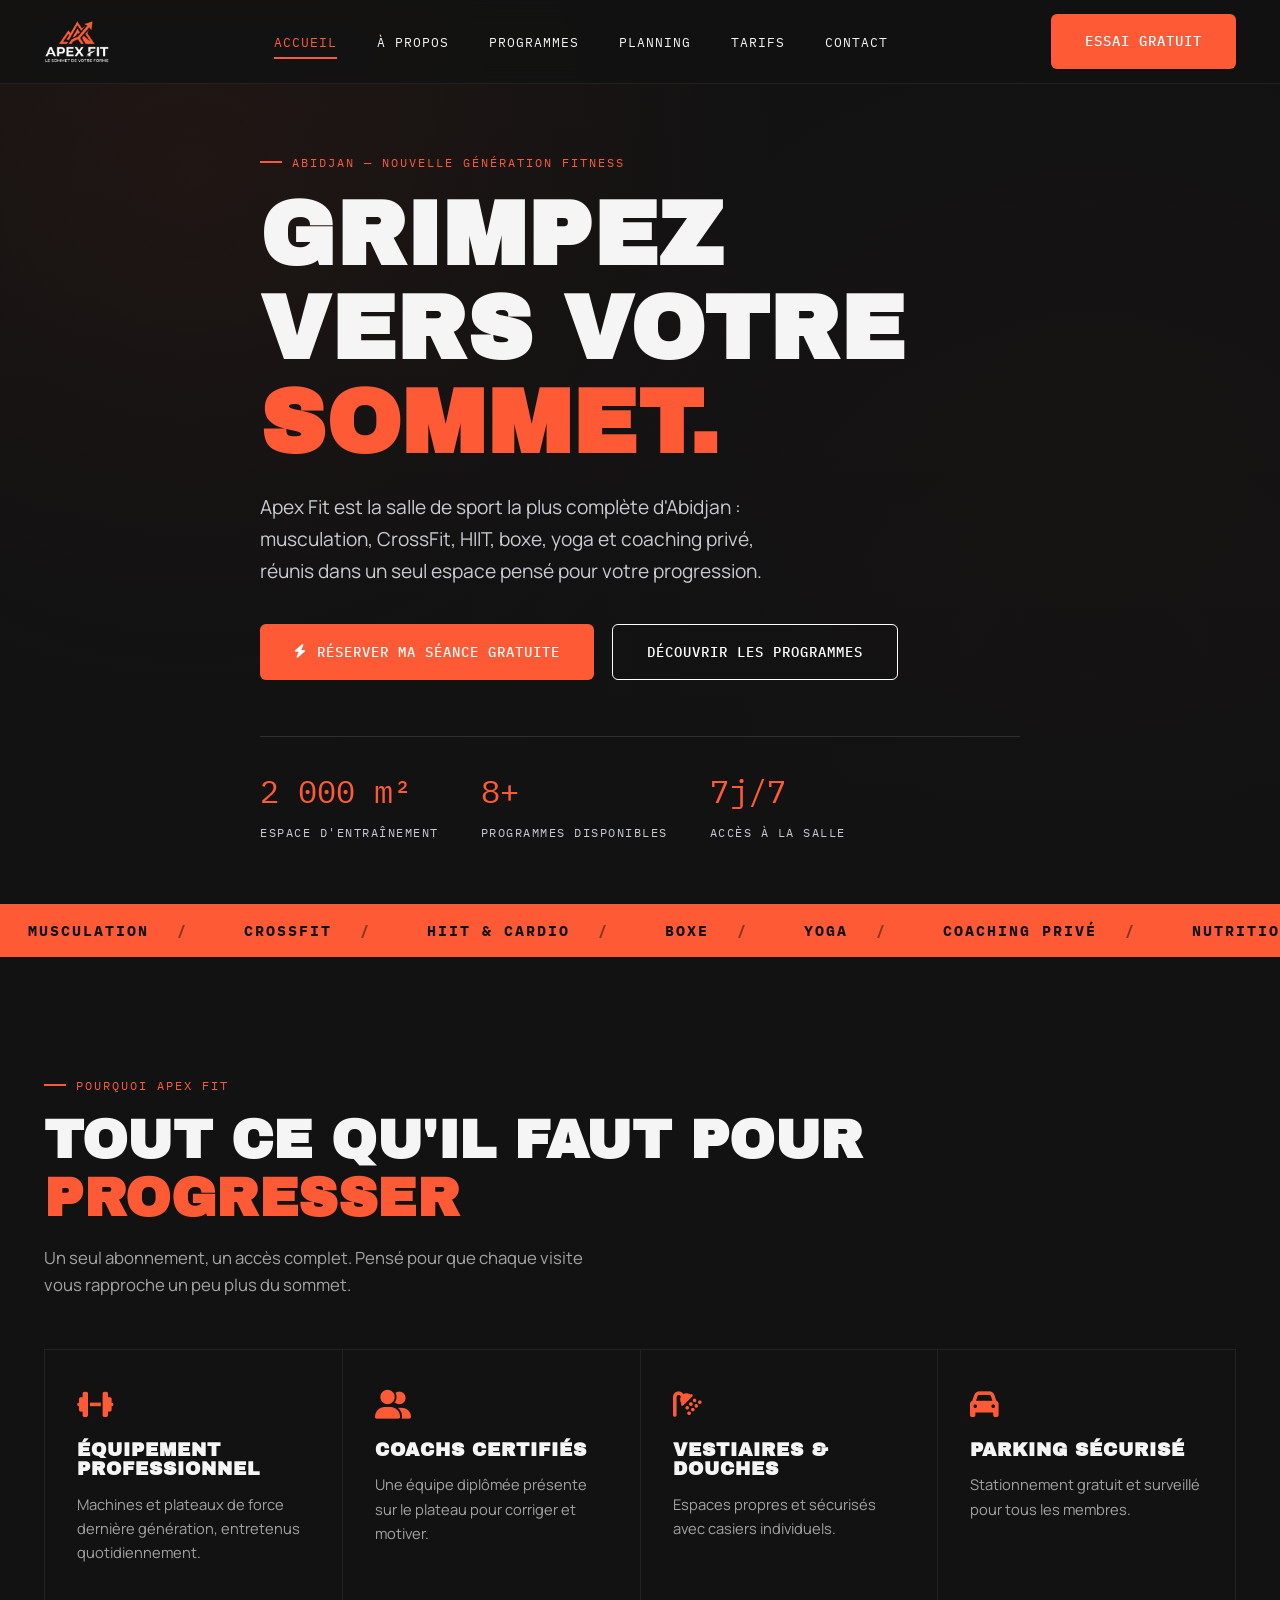
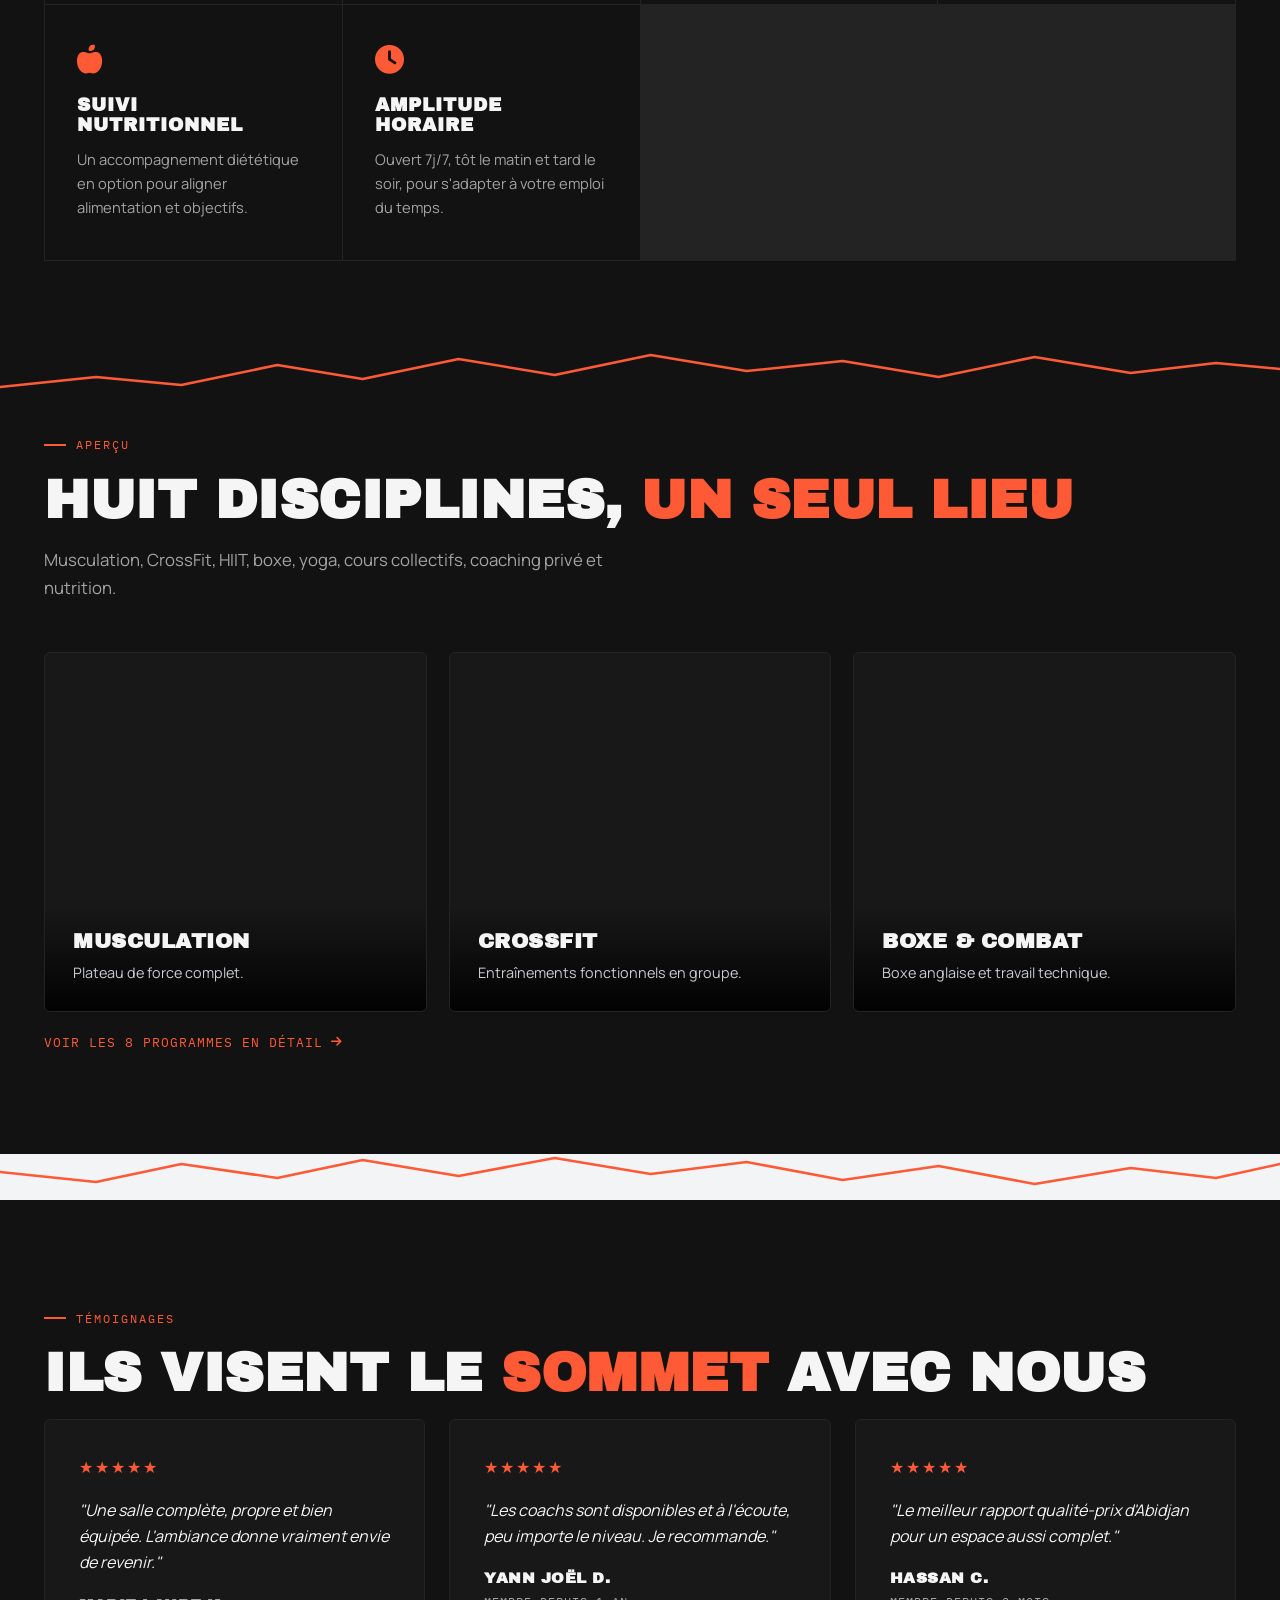
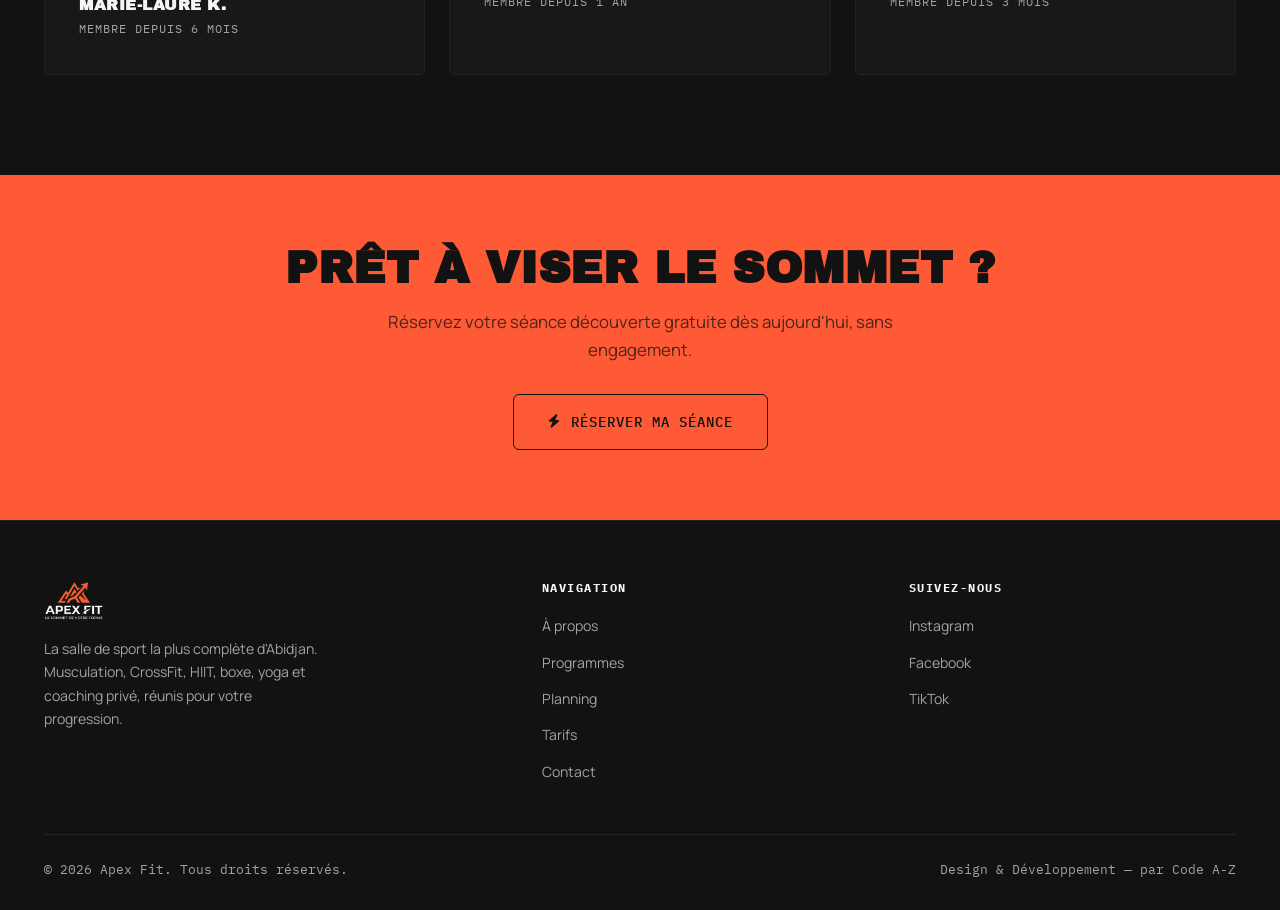
==== commit e29d7c8c: "footer" ====
--- a/index.html
+++ b/index.html
@@ -163,7 +163,7 @@
         </div>
         <div class="footer-bottom">
             <p>&copy; <span id="footerYear"></span> Apex Fit. Tous droits réservés.</p>
-            <p>Design &amp; développement — Agnissan Isaac Valen / IDS Tech</p>
+            <p>Design &amp; Développement — par <a href="https://www.agnissanisaac.com" target="_blank" rel="noopener">Code A-Z</a></p>
         </div>
     </div>
 </footer>
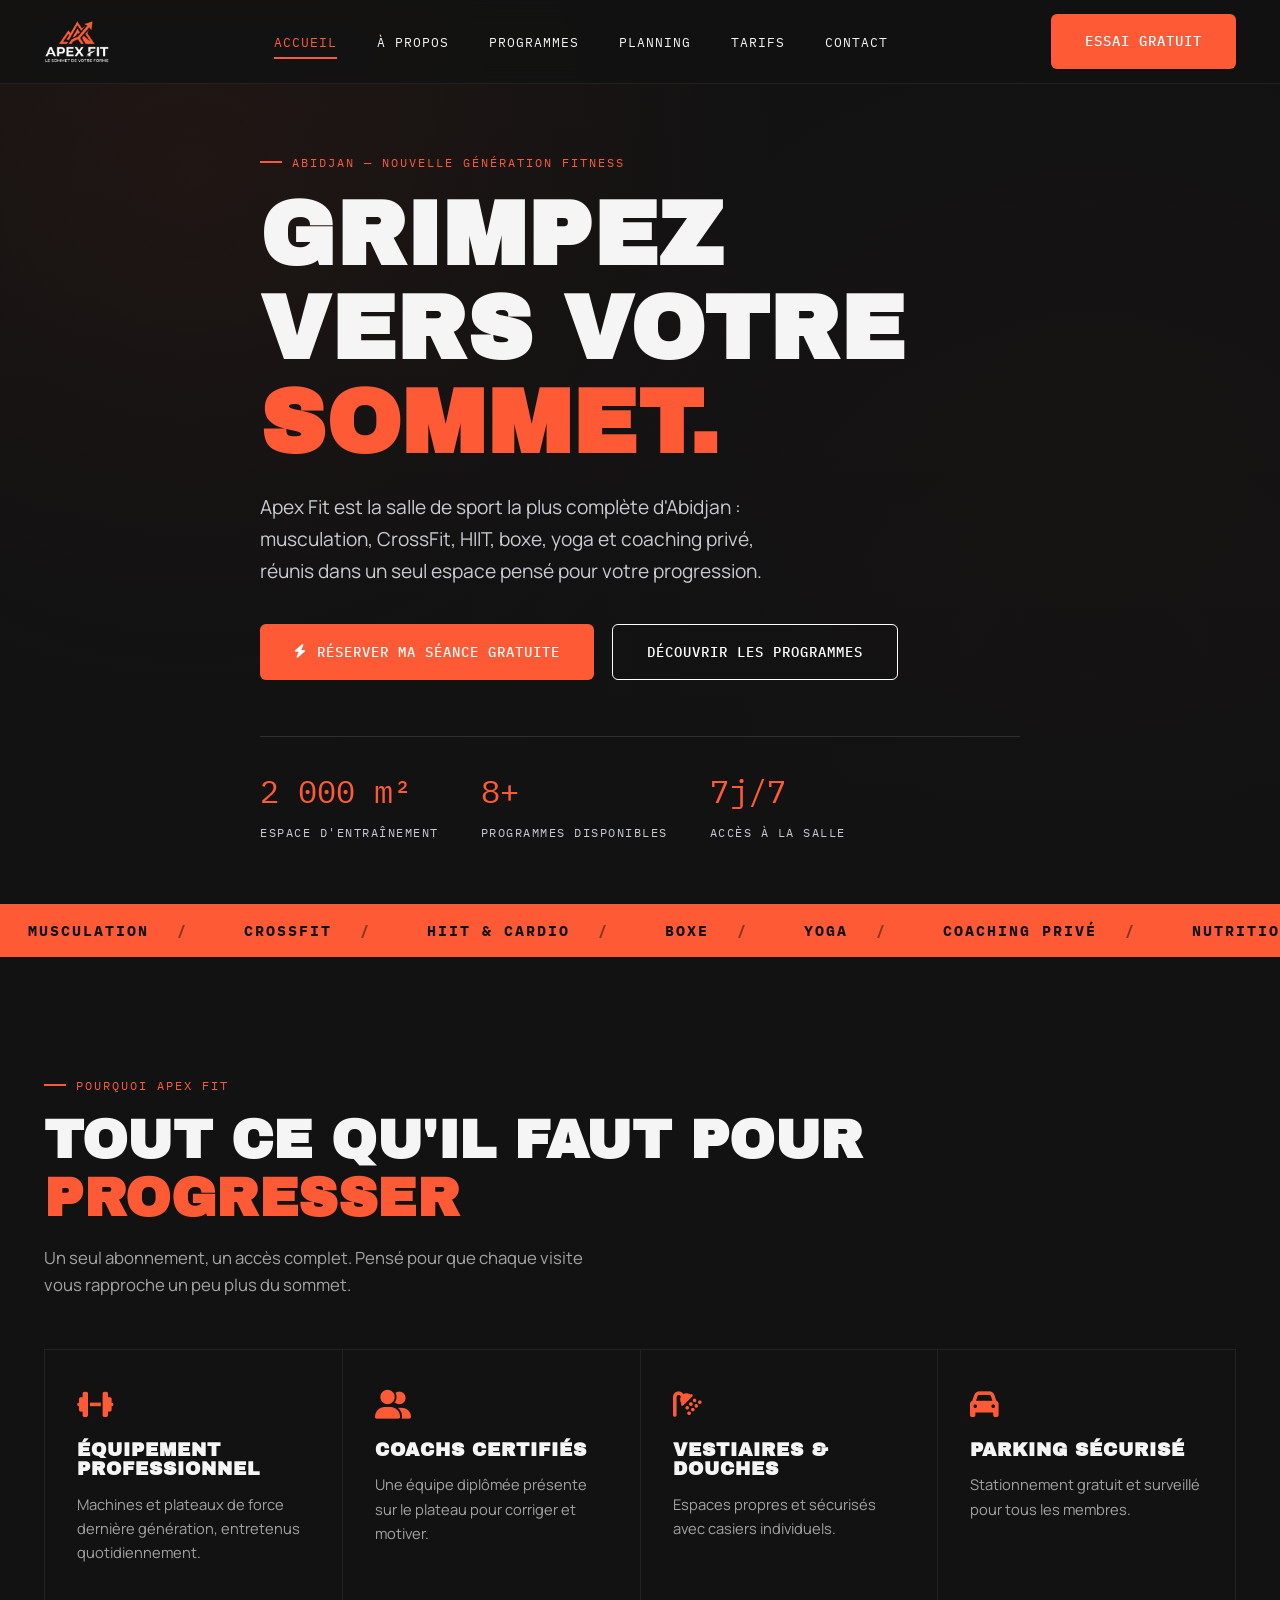
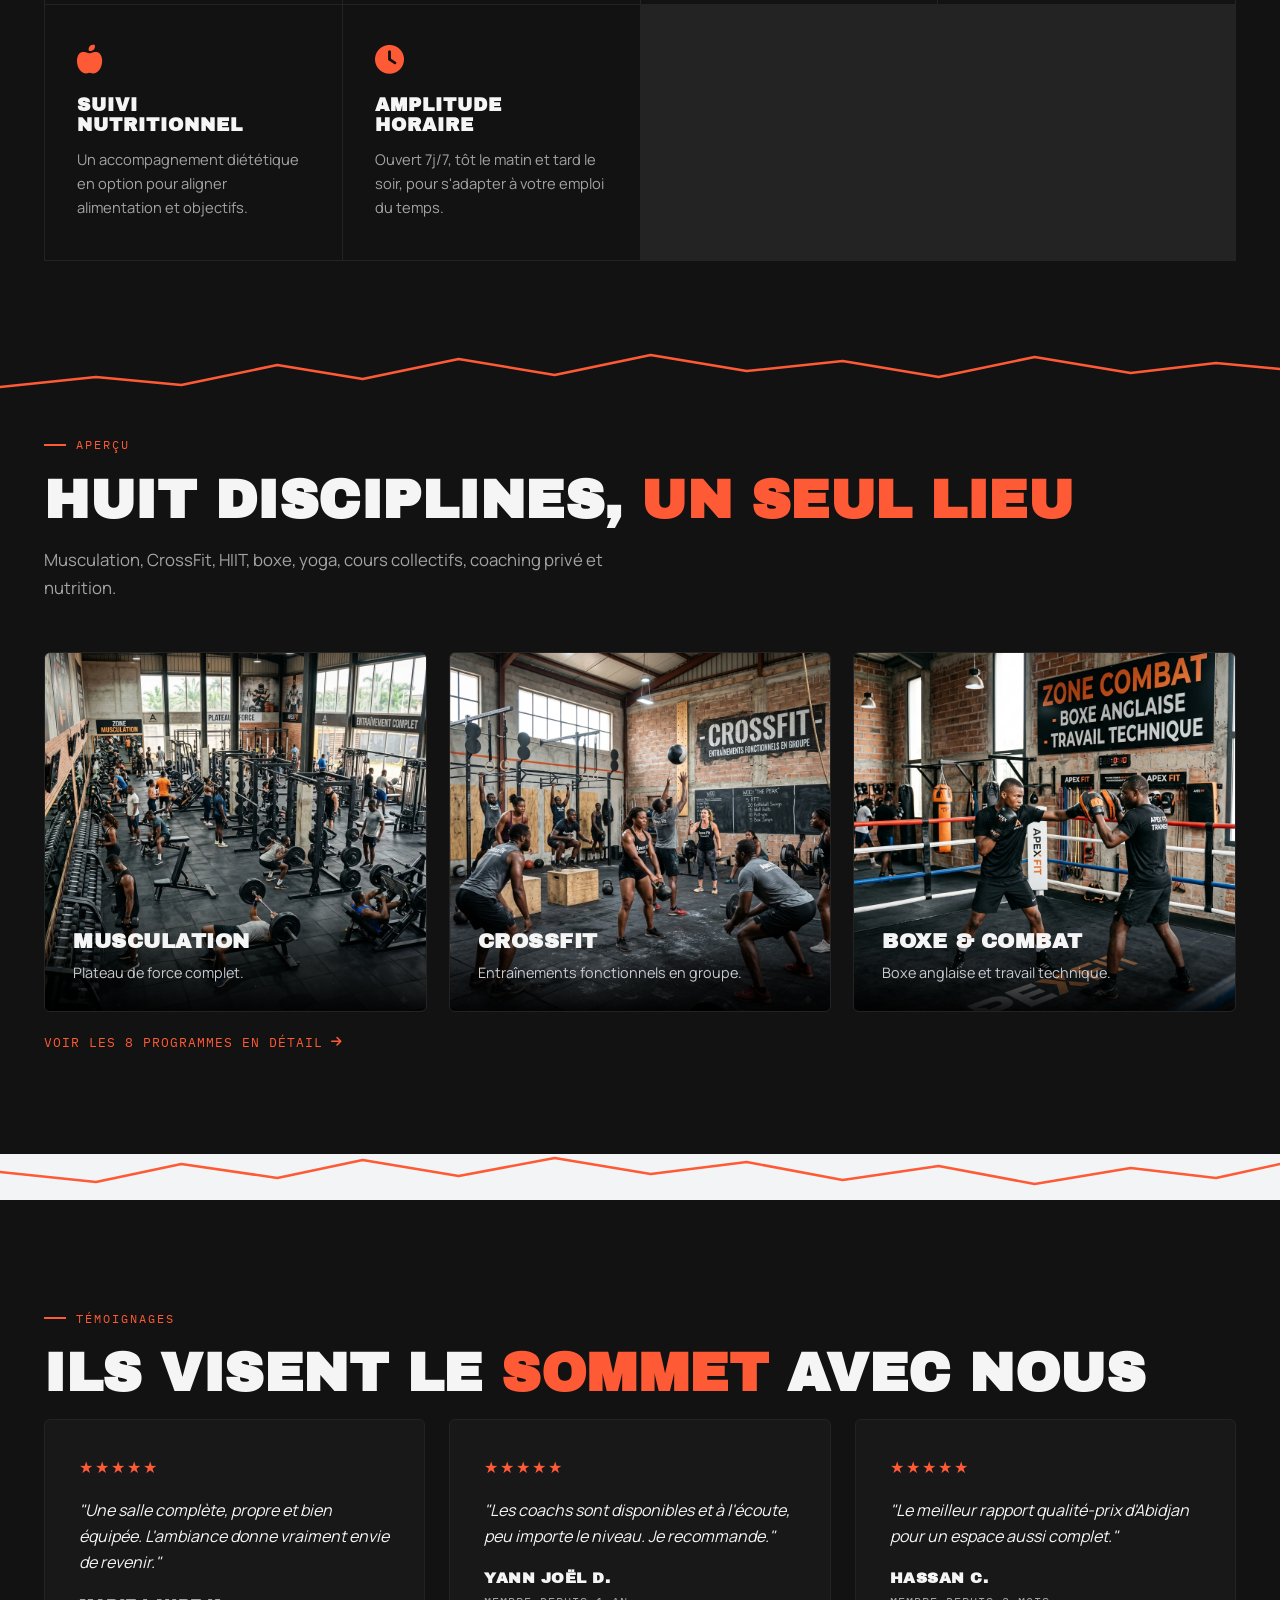
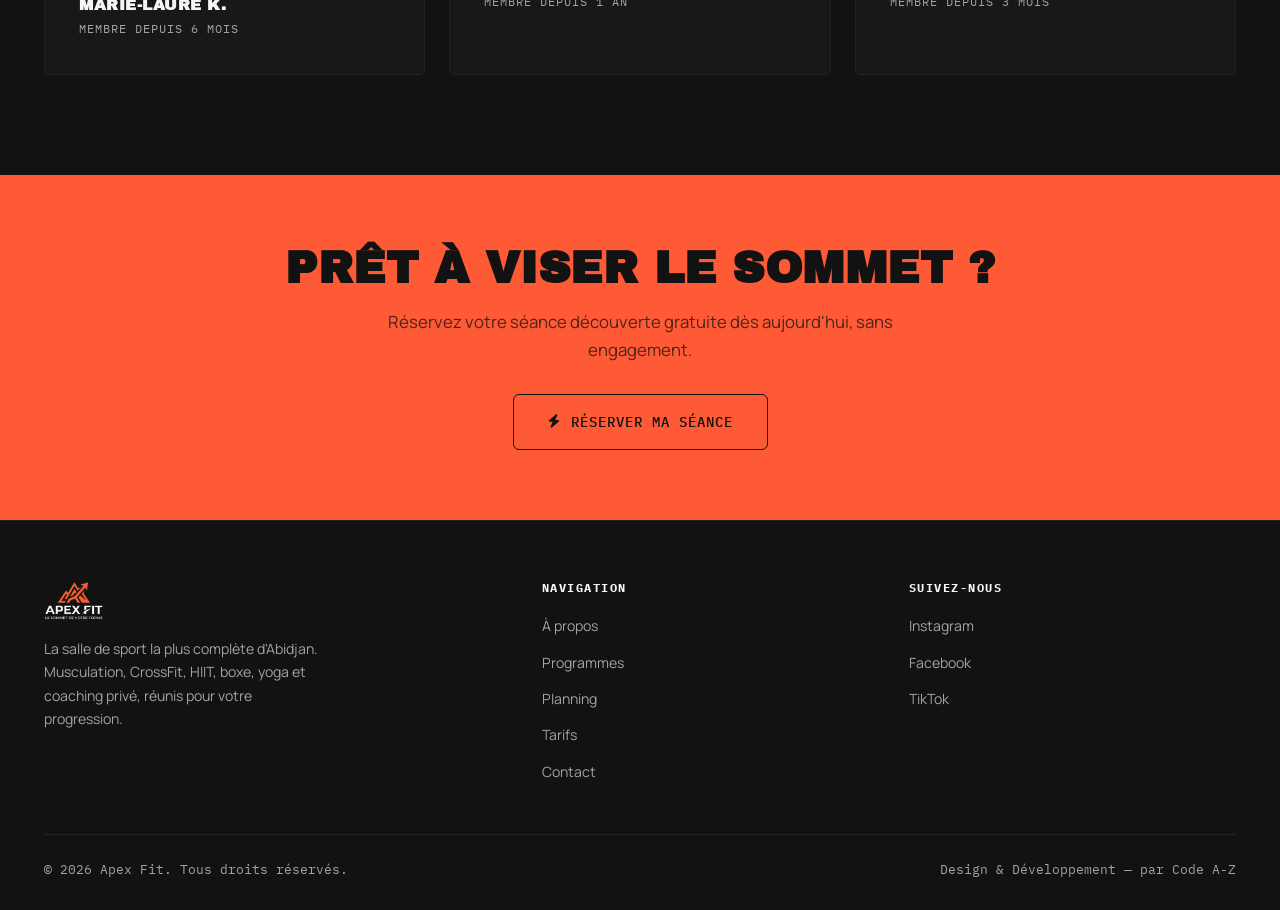
==== commit 918e32eb: "image" ====
--- a/index.html
+++ b/index.html
@@ -101,9 +101,9 @@
             <p class="section-sub">Musculation, CrossFit, HIIT, boxe, yoga, cours collectifs, coaching privé et nutrition.</p>
         </div>
         <div class="services-grid">
-            <div class="service-item reveal"><div class="service-img" style="background-image:url('imgs/programmes/musculation.jpg'); background-size:cover; background-position:center;"></div><div class="service-info"><h3>Musculation</h3><p>Plateau de force complet.</p></div></div>
-            <div class="service-item reveal"><div class="service-img" style="background-image:url('imgs/programmes/crossfit.jpg'); background-size:cover; background-position:center;"></div><div class="service-info"><h3>CrossFit</h3><p>Entraînements fonctionnels en groupe.</p></div></div>
-            <div class="service-item reveal"><div class="service-img" style="background-image:url('imgs/programmes/boxe.jpg'); background-size:cover; background-position:center;"></div><div class="service-info"><h3>Boxe & Combat</h3><p>Boxe anglaise et travail technique.</p></div></div>
+            <div class="service-item reveal"><div class="service-img" style="background-image:url('imgs/programmes/musculation.png'); background-size:cover; background-position:center;"></div><div class="service-info"><h3>Musculation</h3><p>Plateau de force complet.</p></div></div>
+            <div class="service-item reveal"><div class="service-img" style="background-image:url('imgs/programmes/crossfit.png'); background-size:cover; background-position:center;"></div><div class="service-info"><h3>CrossFit</h3><p>Entraînements fonctionnels en groupe.</p></div></div>
+            <div class="service-item reveal"><div class="service-img" style="background-image:url('imgs/programmes/boxe.png'); background-size:cover; background-position:center;"></div><div class="service-info"><h3>Boxe & Combat</h3><p>Boxe anglaise et travail technique.</p></div></div>
         </div>
         <a href="programmes.html" class="preview-link reveal">Voir les 8 programmes en détail <i class="fas fa-arrow-right"></i></a>
     </div>
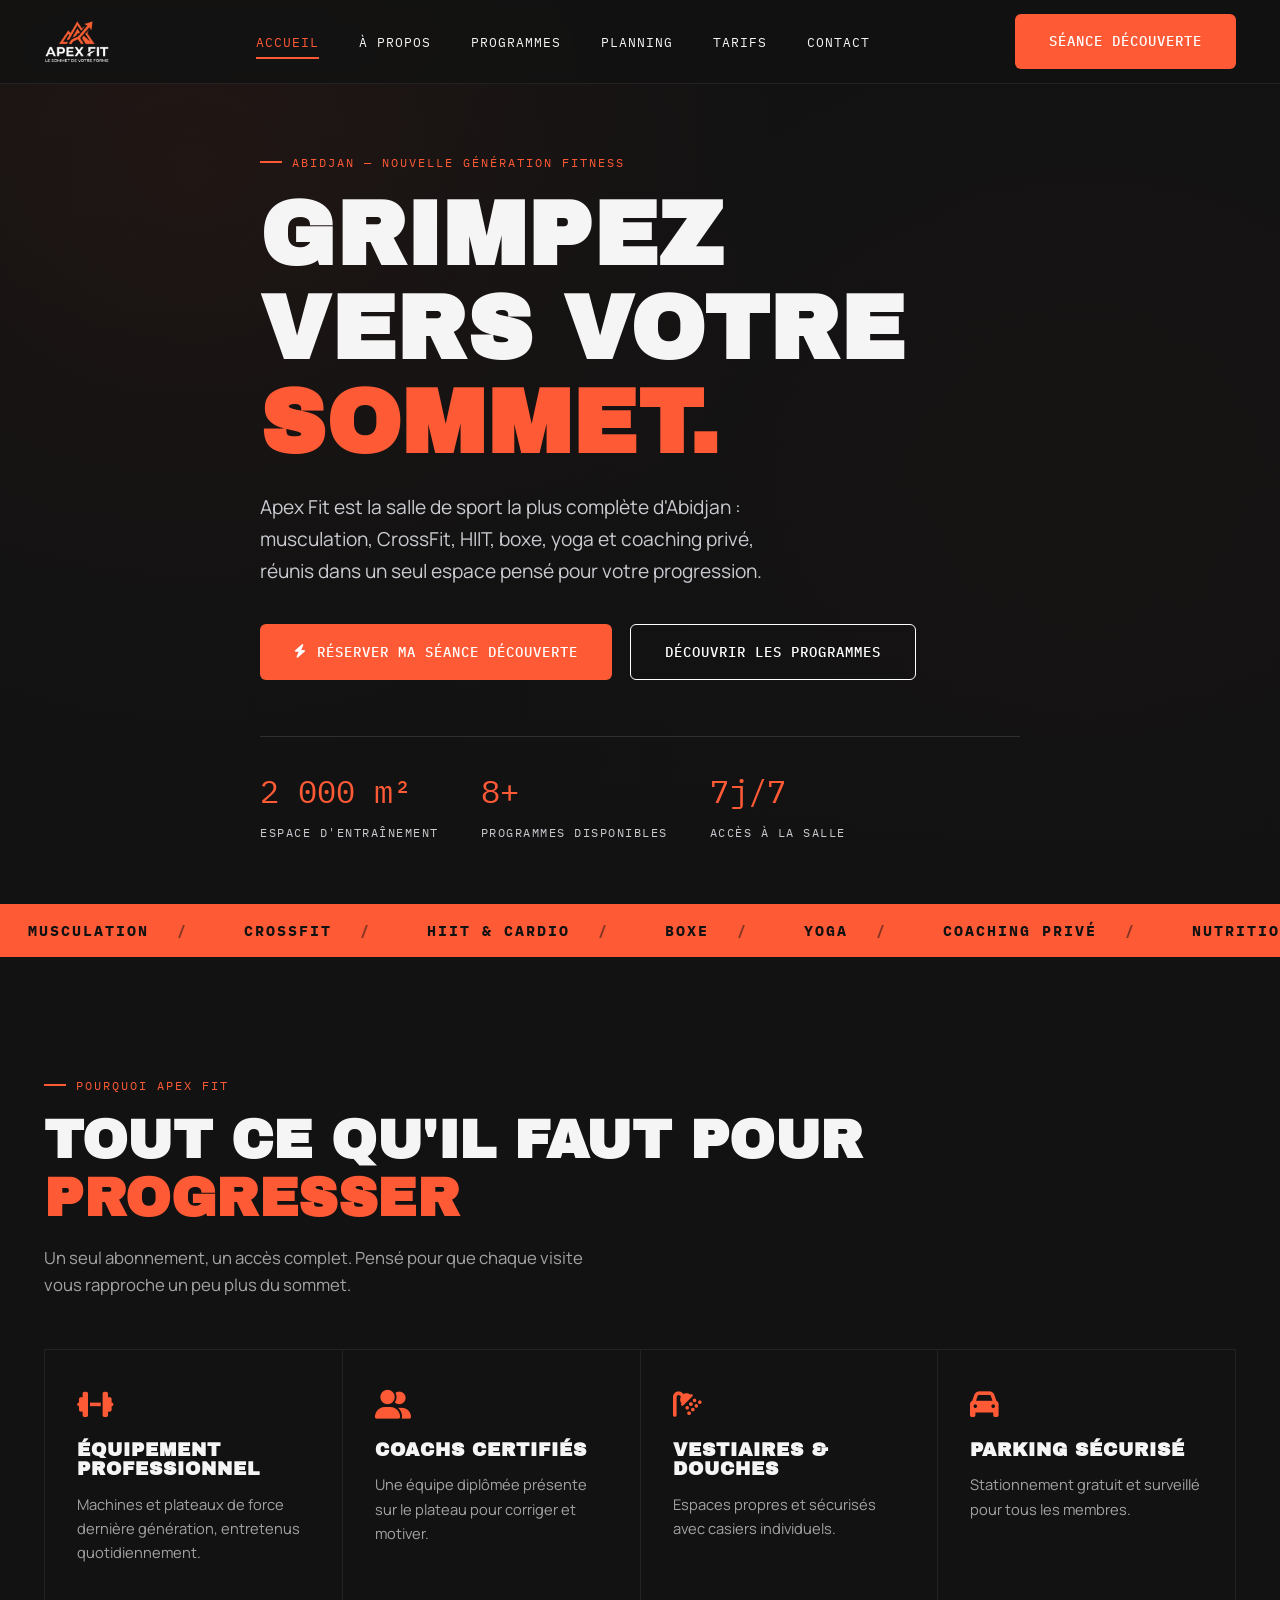
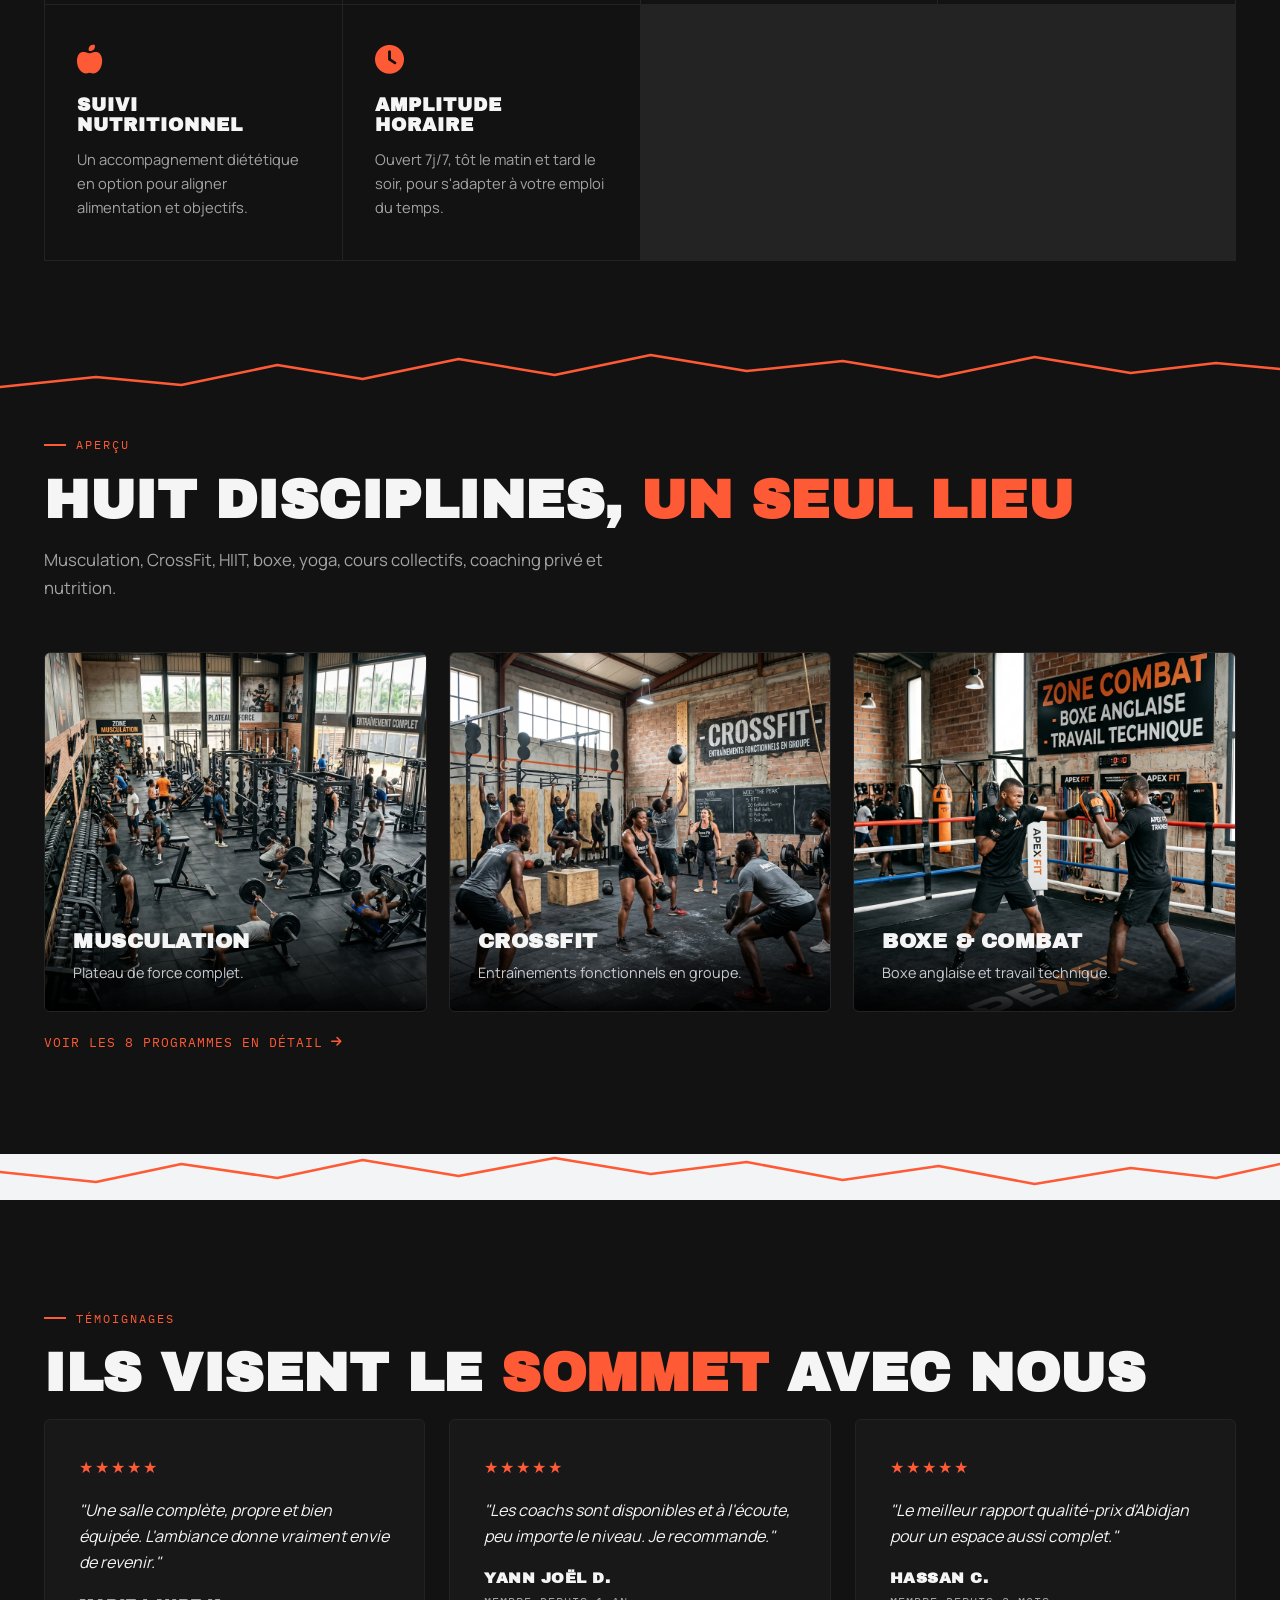
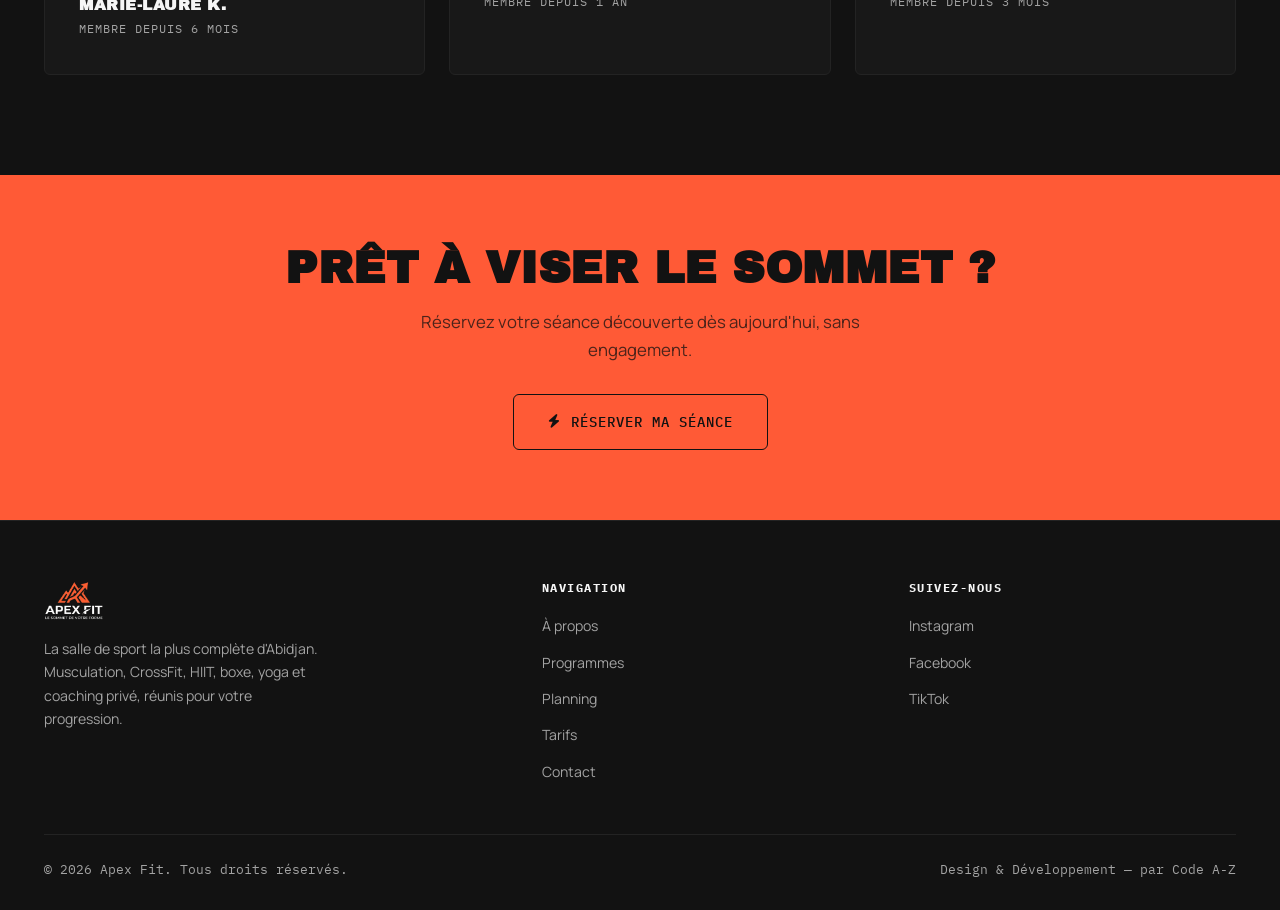
==== commit 29666477: "ok" ====
--- a/index.html
+++ b/index.html
@@ -4,9 +4,9 @@
 <meta charset="UTF-8">
 <meta name="viewport" content="width=device-width, initial-scale=1.0">
 <title>Apex Fit | Le Sommet de Votre Forme — Salle de Sport à Abidjan</title>
-<meta name="description" content="Apex Fit, la salle de sport la plus complète d'Abidjan. Musculation, CrossFit, HIIT, Boxe, Yoga, coaching privé et suivi nutritionnel. Réservez votre séance découverte gratuite.">
+<meta name="description" content="Apex Fit, la salle de sport la plus complète d'Abidjan. Musculation, CrossFit, HIIT, Boxe, Yoga, coaching privé et suivi nutritionnel. Réservez votre séance découverte.">
 <meta property="og:title" content="Apex Fit | Le Sommet de Votre Forme">
-<meta property="og:description" content="Apex Fit, la salle de sport la plus complète d'Abidjan. Musculation, CrossFit, HIIT, Boxe, Yoga, coaching privé et suivi nutritionnel. Réservez votre séance découverte gratuite.">
+<meta property="og:description" content="Apex Fit, la salle de sport la plus complète d'Abidjan. Musculation, CrossFit, HIIT, Boxe, Yoga, coaching privé et suivi nutritionnel. Réservez votre séance découverte.">
 <meta property="og:type" content="website">
 <meta property="og:image" content="imgs/apexfit-logo.png">
 <link rel="icon" href="imgs/apexfit-logo.png" type="image/png">
@@ -32,7 +32,7 @@
             <li><a href="contact.html">Contact</a></li>
         </ul>
         <div class="header-actions">
-            <a href="contact.html" class="btn btn-primary">Essai Gratuit</a>
+            <a href="contact.html" class="btn btn-primary">Séance Découverte</a>
             <button class="menu-toggle" id="mobileMenu" aria-label="Ouvrir le menu" aria-expanded="false">
                 <i class="fas fa-bars"></i>
             </button>
@@ -51,7 +51,7 @@
         <h1>Grimpez vers votre <span>sommet.</span></h1>
         <p class="lead">Apex Fit est la salle de sport la plus complète d'Abidjan : musculation, CrossFit, HIIT, boxe, yoga et coaching privé, réunis dans un seul espace pensé pour votre progression.</p>
         <div class="hero-btns">
-            <a href="contact.html" class="btn btn-primary"><i class="fas fa-bolt"></i> Réserver ma séance gratuite</a>
+            <a href="contact.html" class="btn btn-primary"><i class="fas fa-bolt"></i> Réserver ma séance découverte</a>
             <a href="programmes.html" class="btn btn-outline-dark">Découvrir les programmes</a>
         </div>
         <div class="hero-stats">
@@ -130,7 +130,7 @@
 <section class="cta-band">
     <div class="container">
         <h2>Prêt à viser le sommet ?</h2>
-        <p>Réservez votre séance découverte gratuite dès aujourd'hui, sans engagement.</p>
+        <p>Réservez votre séance découverte dès aujourd'hui, sans engagement.</p>
         <a href="contact.html" class="btn btn-outline-dark"><i class="fas fa-bolt"></i> Réserver ma séance</a>
     </div>
 </section>
--- a/css/style.css
+++ b/css/style.css
@@ -372,12 +372,12 @@
 }
 .coach-card { text-align: center; }
 .coach-photo {
-    aspect-ratio: 3/4;
+    aspect-ratio: 4/4;
     border-radius: var(--radius);
     background: linear-gradient(155deg, var(--anchor-2), var(--anchor));
     border: 1px solid var(--anchor-3);
     display: flex; flex-direction: column; align-items: center; justify-content: center;
-    gap: 12px;
+    gap: 8px;
     margin-bottom: 18px;
 }
 .coach-photo i { font-size: 2.4rem; color: var(--action); opacity: .8; }
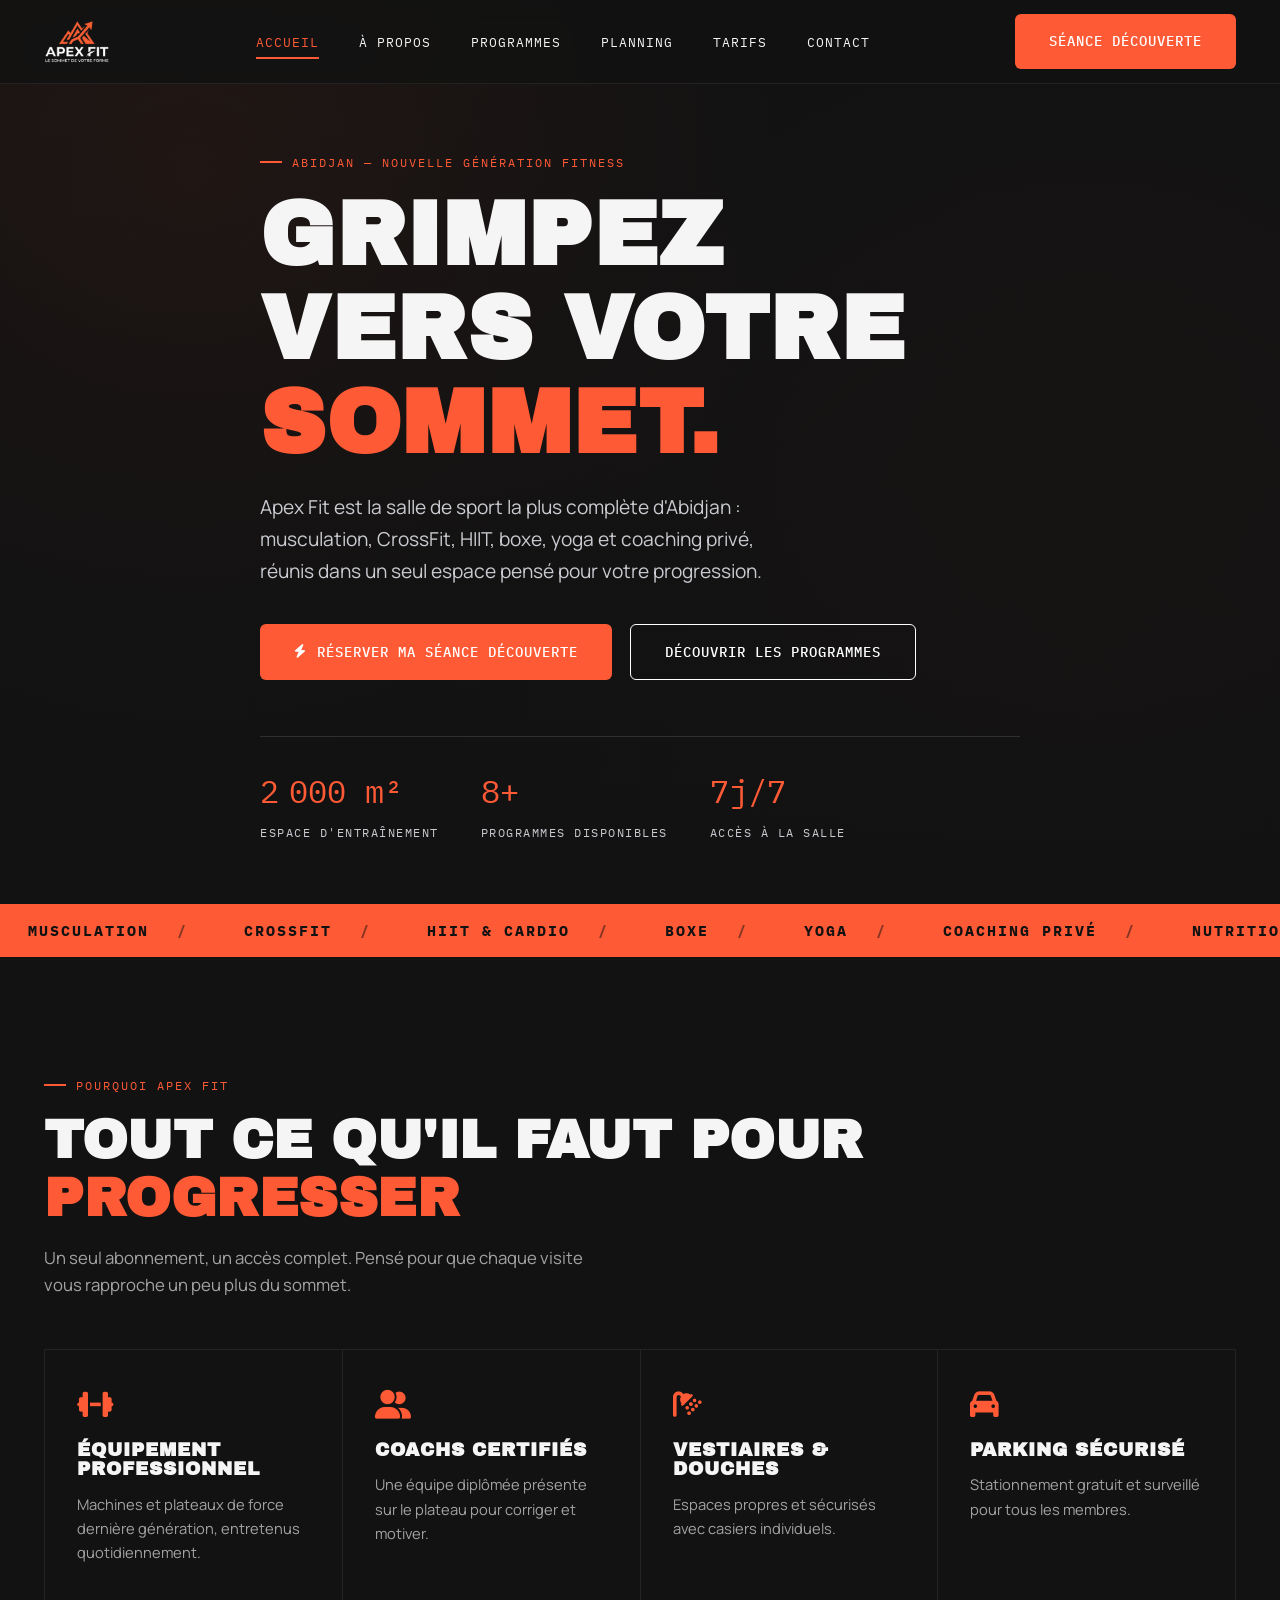
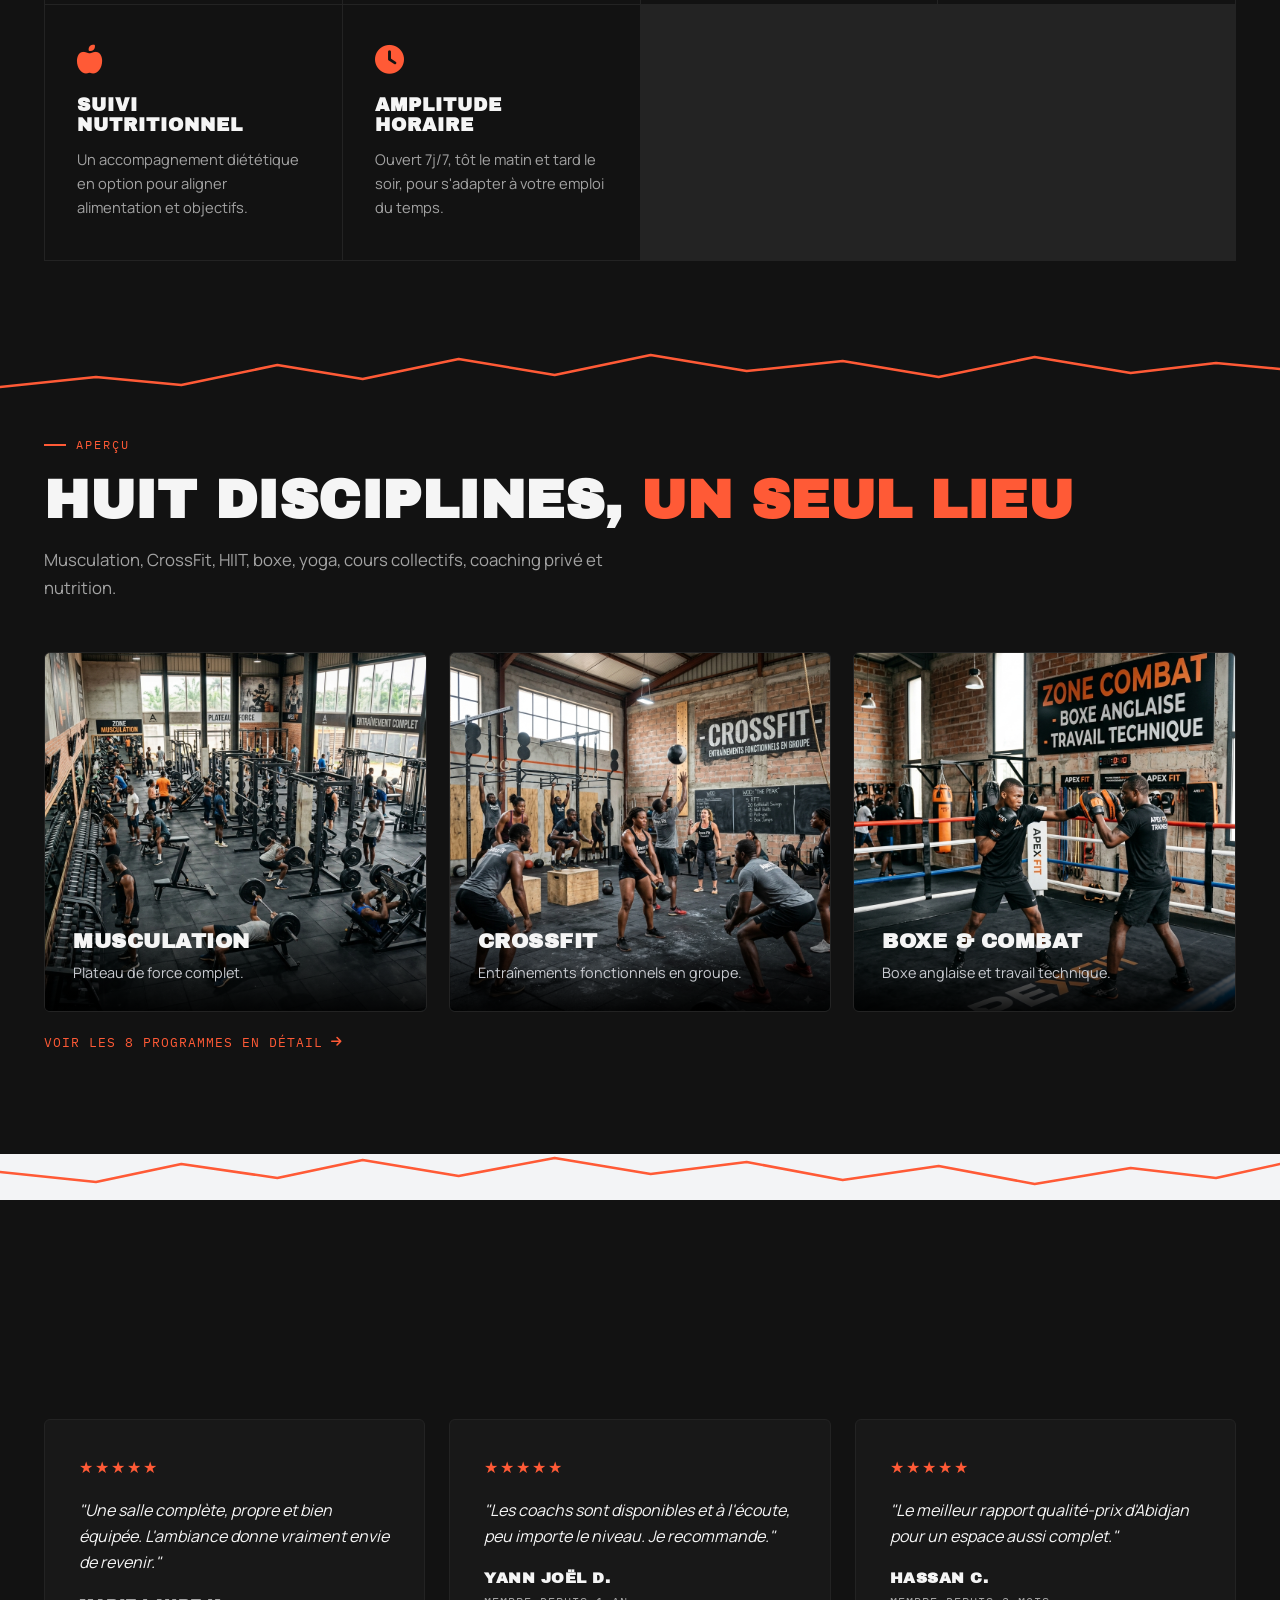
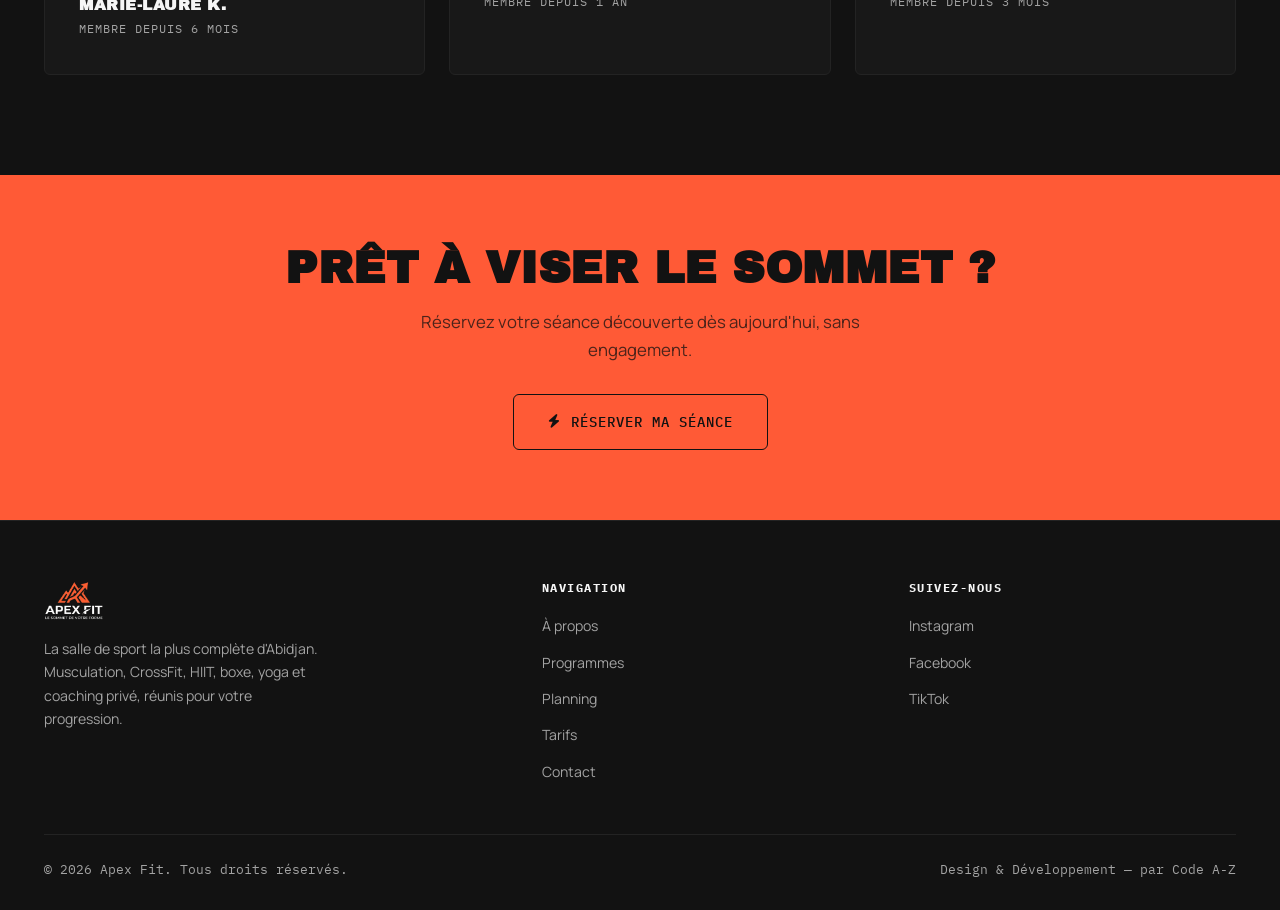
==== commit 25603b89: "amelioration de l'UI/UX" ====
--- a/index.html
+++ b/index.html
@@ -55,9 +55,9 @@
             <a href="programmes.html" class="btn btn-outline-dark">Découvrir les programmes</a>
         </div>
         <div class="hero-stats">
-            <div class="hero-stat"><span class="num">2 000 m²</span><span class="label">Espace d'entraînement</span></div>
-            <div class="hero-stat"><span class="num">8+</span><span class="label">Programmes disponibles</span></div>
-            <div class="hero-stat"><span class="num">7j/7</span><span class="label">Accès à la salle</span></div>
+            <div class="hero-stat"><span class="num" data-target="2000" data-suffix=" m²">2 000 m²</span><span class="label">Espace d'entraînement</span></div>
+            <div class="hero-stat"><span class="num" data-target="8" data-suffix="+">8+</span><span class="label">Programmes disponibles</span></div>
+            <div class="hero-stat"><span class="num" data-target="7" data-suffix="j/7">7j/7</span><span class="label">Accès à la salle</span></div>
         </div>
     </div>
 </section>
--- a/css/style.css
+++ b/css/style.css
@@ -309,14 +309,28 @@
     background: var(--anchor);
     padding: 40px 32px;
     transition: var(--transition);
-}
+    position: relative;
+    overflow: hidden;
+}
+.feature-card::before {
+    content: '';
+    position: absolute; top: 0; left: 0; right: 0;
+    height: 3px;
+    background: var(--action);
+    transform: scaleX(0);
+    transform-origin: left;
+    transition: var(--transition);
+}
+.feature-card:hover::before { transform: scaleX(1); }
 .feature-card:hover { background: var(--anchor-2); }
 .feature-card i {
     font-size: 1.8rem;
     color: var(--action);
     margin-bottom: 22px;
     display: block;
-}
+    transition: var(--transition);
+}
+.feature-card:hover i { transform: scale(1.15); }
 .feature-card h3 { font-size: 1.15rem; margin-bottom: 12px; letter-spacing: 1px; }
 .feature-card p { font-size: 0.92rem; }
 
@@ -379,7 +393,9 @@
     display: flex; flex-direction: column; align-items: center; justify-content: center;
     gap: 8px;
     margin-bottom: 18px;
-}
+    transition: var(--transition);
+}
+.coach-card:hover .coach-photo { transform: scale(1.04); border-color: var(--action); }
 .coach-photo i { font-size: 2.4rem; color: var(--action); opacity: .8; }
 .coach-photo .ph-tag {
     font-family: var(--font-mono);
@@ -449,7 +465,9 @@
     padding: 16px 20px;
     border-bottom: 1px solid var(--support);
     font-size: 0.92rem;
-}
+    transition: background-color 0.2s ease;
+}
+.schedule-table tbody tr:hover td { background-color: rgba(255, 90, 54, 0.08); }
 .schedule-table tr:last-child td { border-bottom: none; }
 .schedule-table .time-cell { font-family: var(--font-mono); color: var(--action); font-weight: 600; }
 .schedule-table tr[hidden] { display: none; }
@@ -971,8 +989,11 @@
     padding: 22px;
     background: var(--breath);
     border-radius: var(--radius);
-}
-.installation-row i { color: var(--action); font-size: 1.3rem; margin-top: 2px; }
+    transition: var(--transition);
+}
+.installation-row:hover { transform: translateX(4px); box-shadow: 0 10px 28px rgba(18,18,18,0.08); }
+.installation-row i { color: var(--action); font-size: 1.3rem; margin-top: 2px; transition: var(--transition); }
+.installation-row:hover i { transform: scale(1.15); }
 .installation-row h4 { font-size: 1rem; margin-bottom: 6px; color: var(--text-on-light); }
 .installation-row p { font-size: 0.88rem; margin: 0; }
 
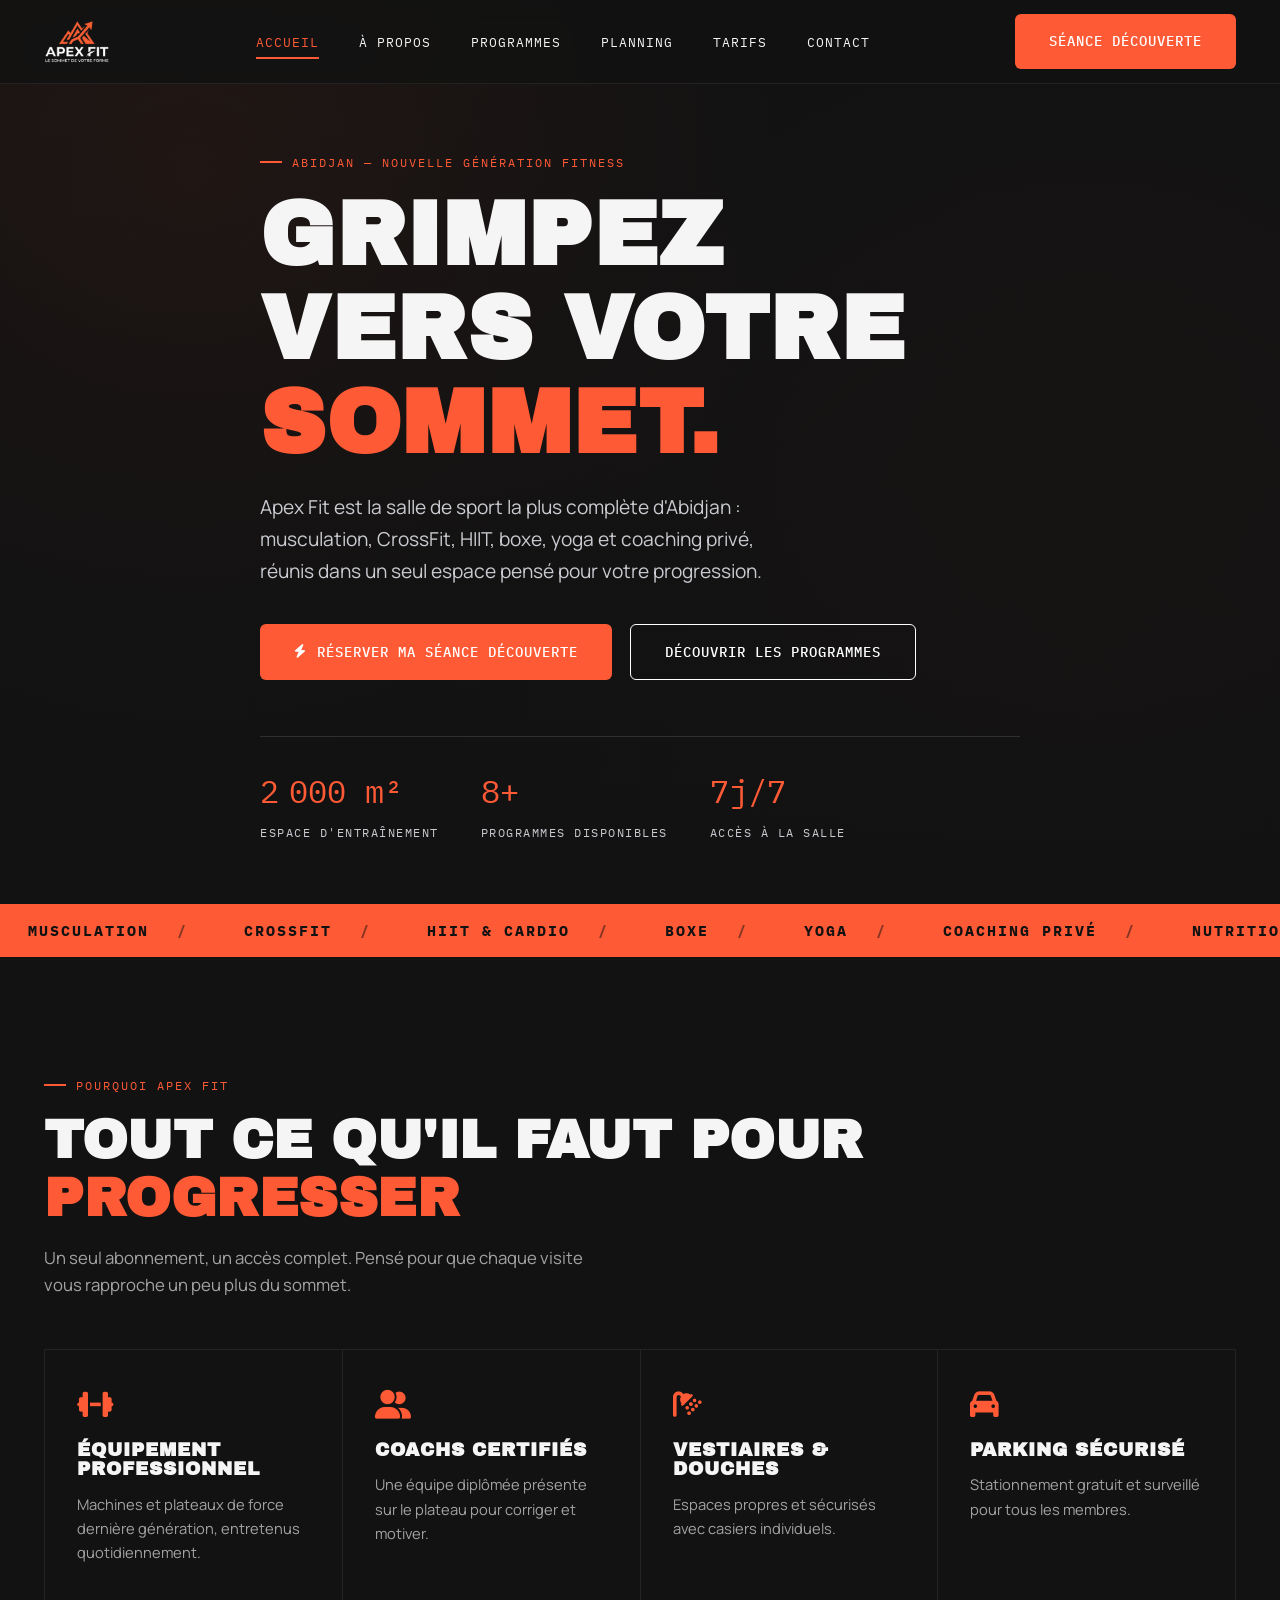
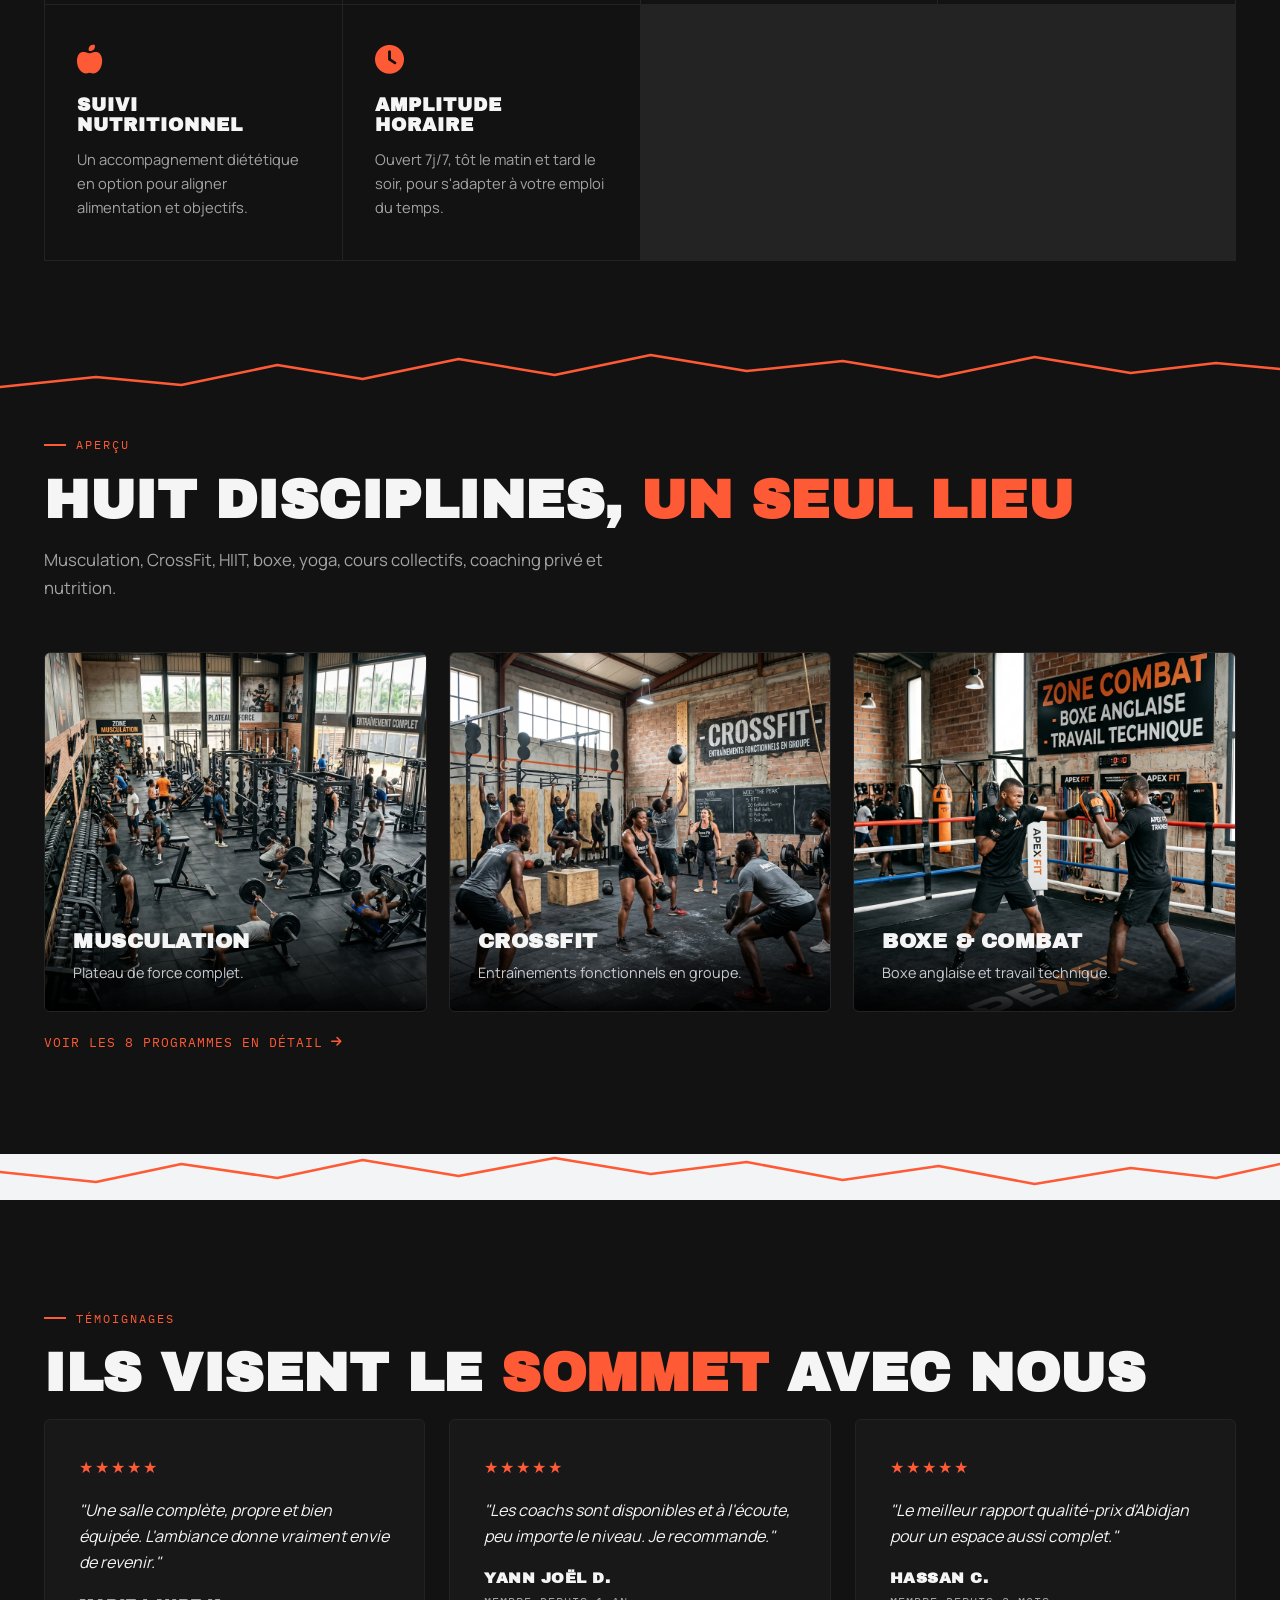
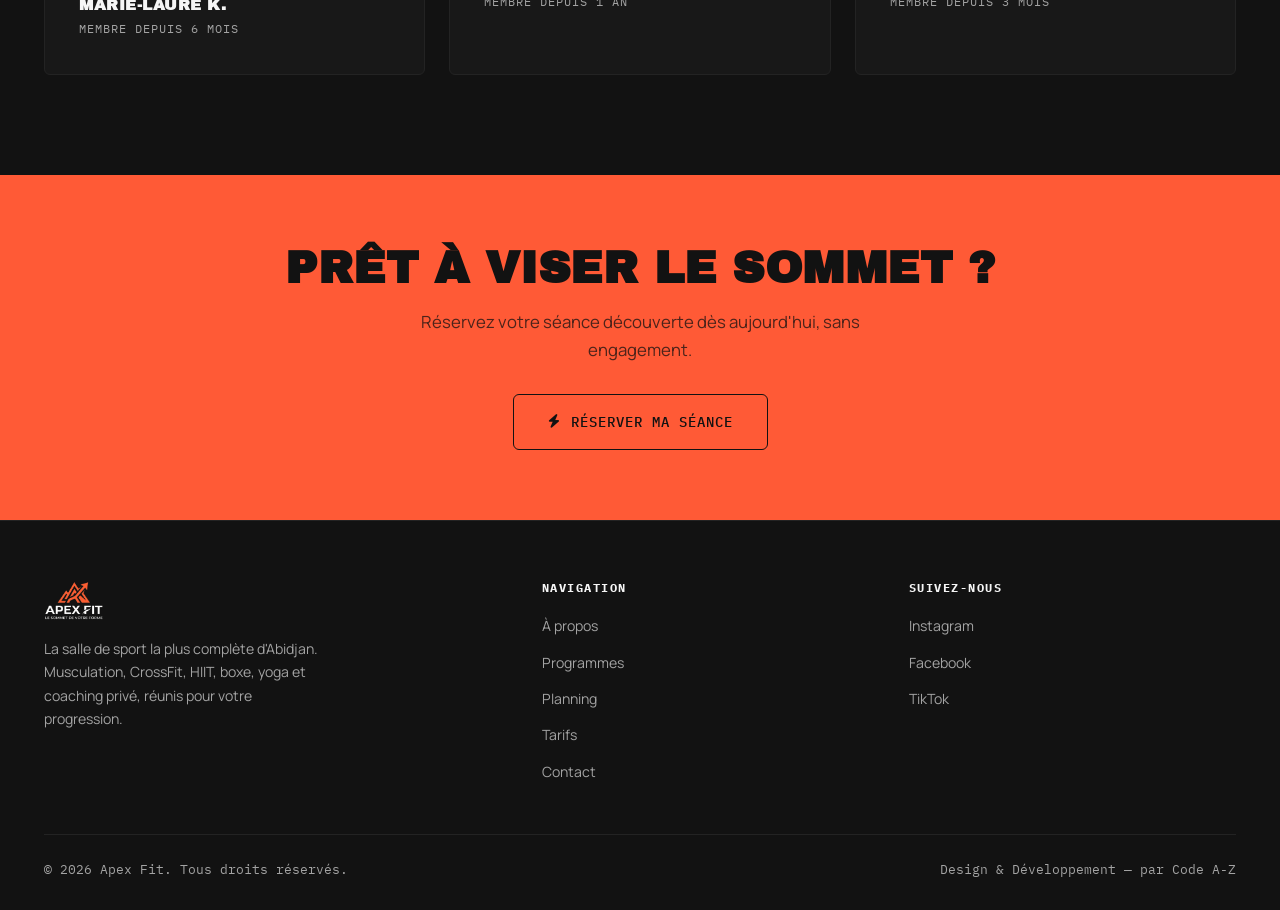
==== commit 9cd057ee: "g" ====
--- a/index.html
+++ b/index.html
@@ -43,7 +43,7 @@
 <section id="home" class="hero">
     <!-- Placeholder : dépose ta vidéo réelle dans video/hero.mp4 (et une image dans imgs/hero-poster.jpg).
          Tant qu'ils sont absents, le dégradé de fond en CSS prend le relais automatiquement. -->
-    <video class="hero-video" autoplay loop muted playsinline poster="imgs/hero-poster.jpg">
+    <video class="hero-video" id="heroVideo" autoplay loop muted playsinline preload="auto" poster="imgs/hero-poster.jpg">
         <source src="video/hero.mp4" type="video/mp4">
     </video>
     <div class="container hero-content">
--- a/css/style.css
+++ b/css/style.css
@@ -216,7 +216,10 @@
     width: 100%; height: 100%;
     object-fit: cover;
     z-index: 0;
-}
+    opacity: 0;
+    transition: opacity 0.8s ease;
+}
+.hero-video.is-ready { opacity: 1; }
 .hero::before {
     content: '';
     position: absolute; inset: 0;
@@ -1043,7 +1046,3 @@
     outline: 2px solid var(--action);
     outline-offset: 2px;
 }
-
-
-
-/* gemini debug */
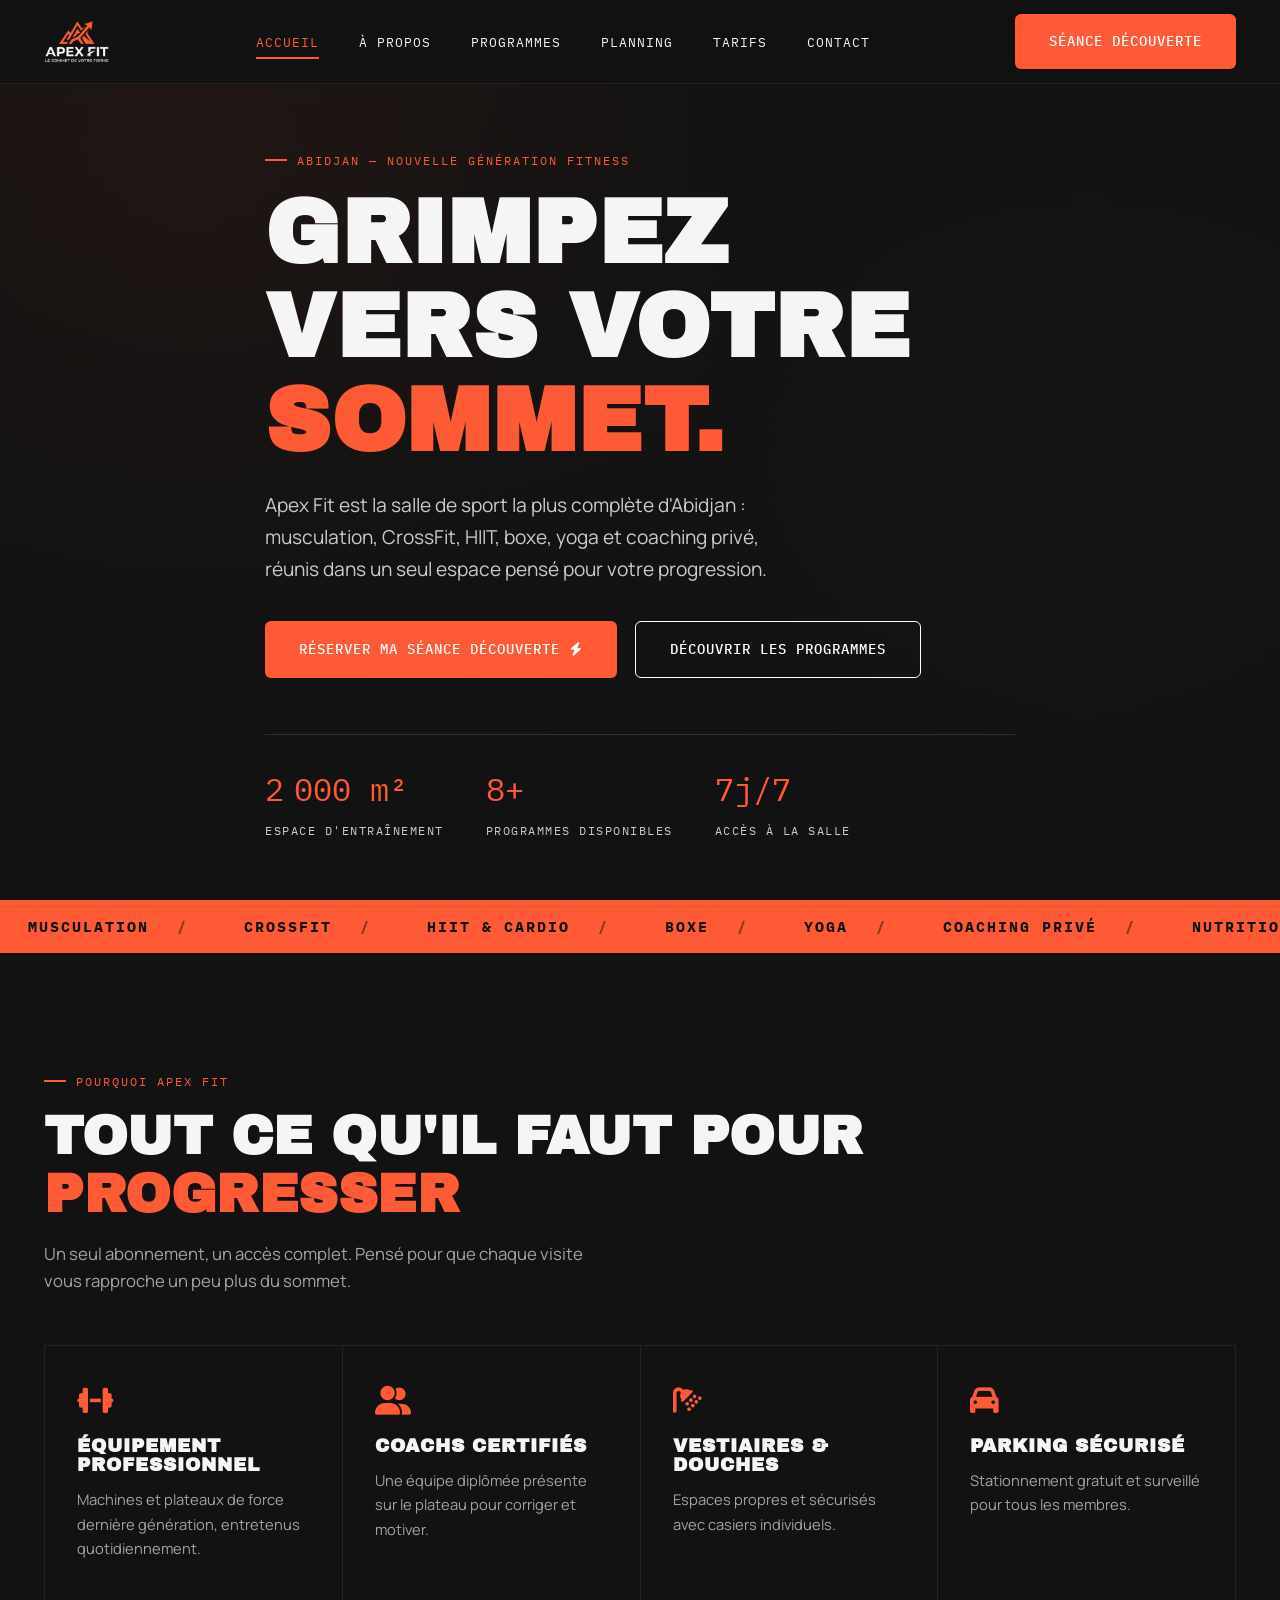
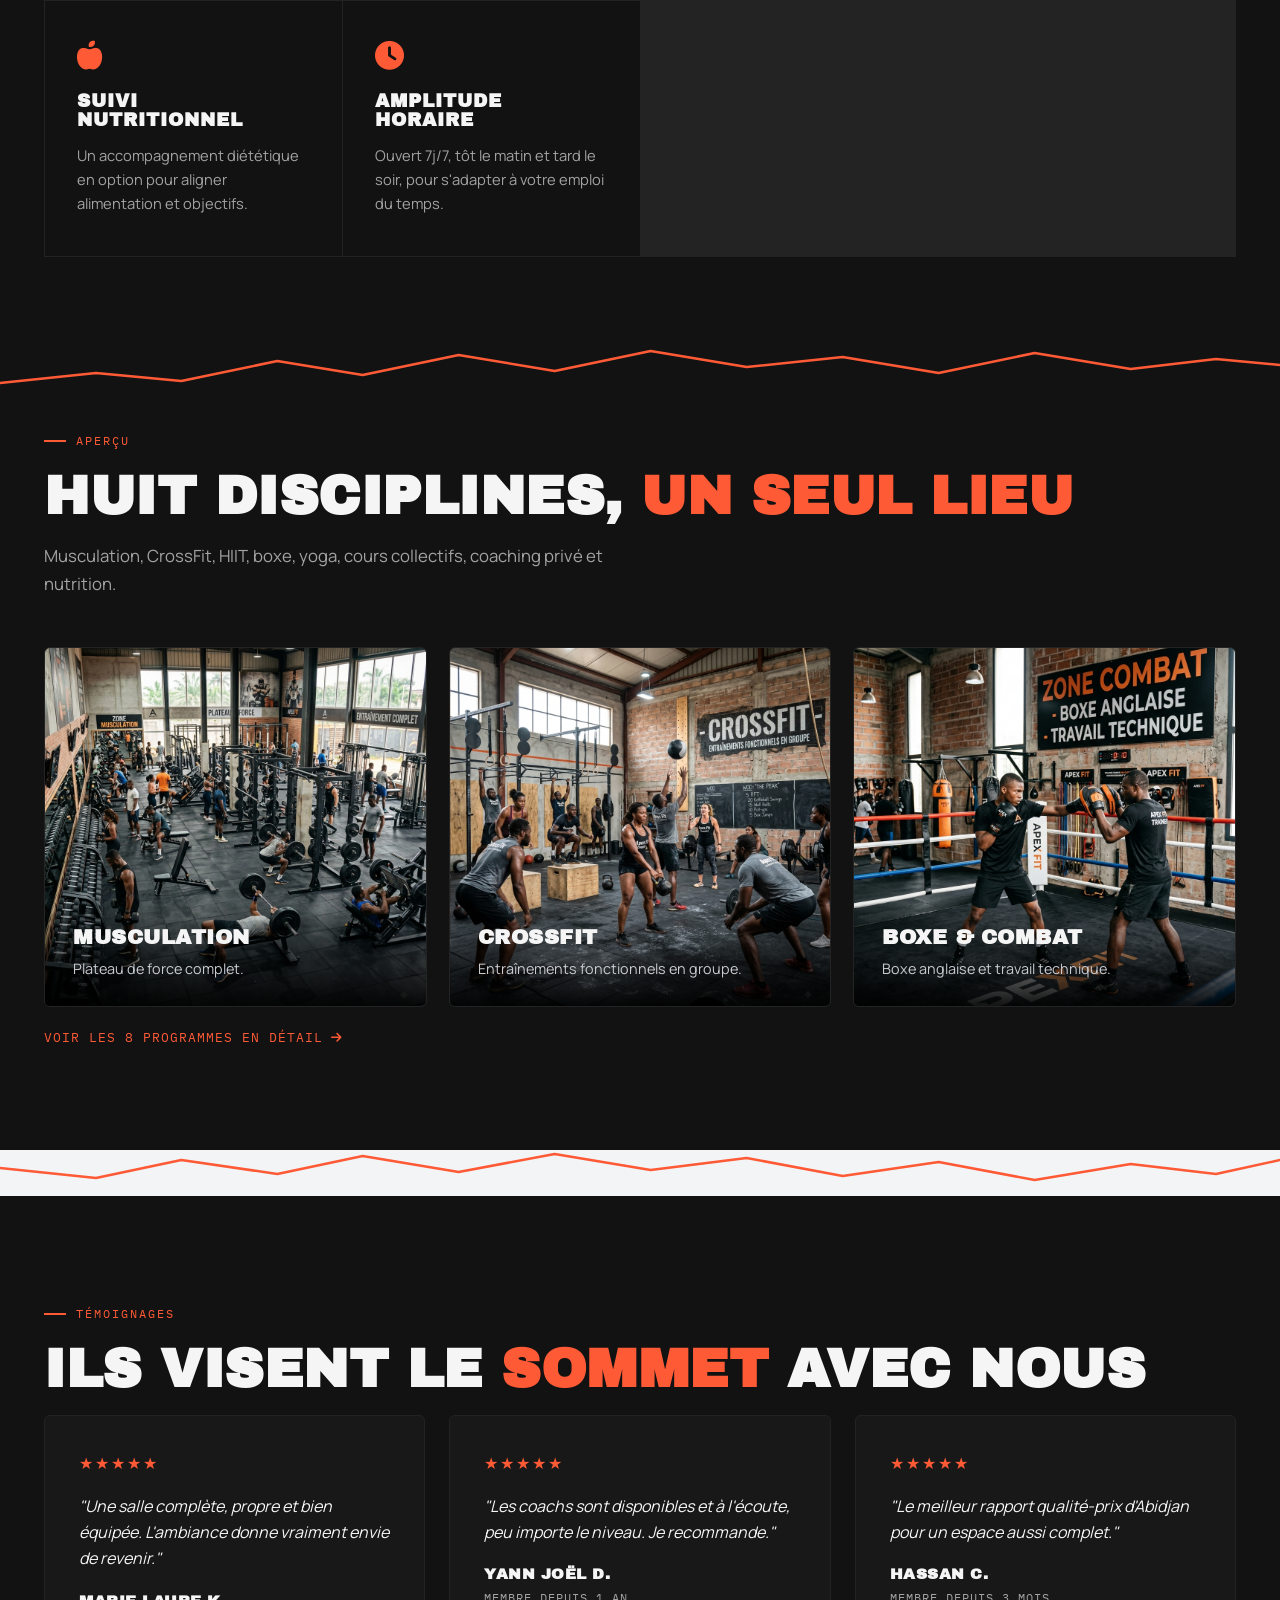
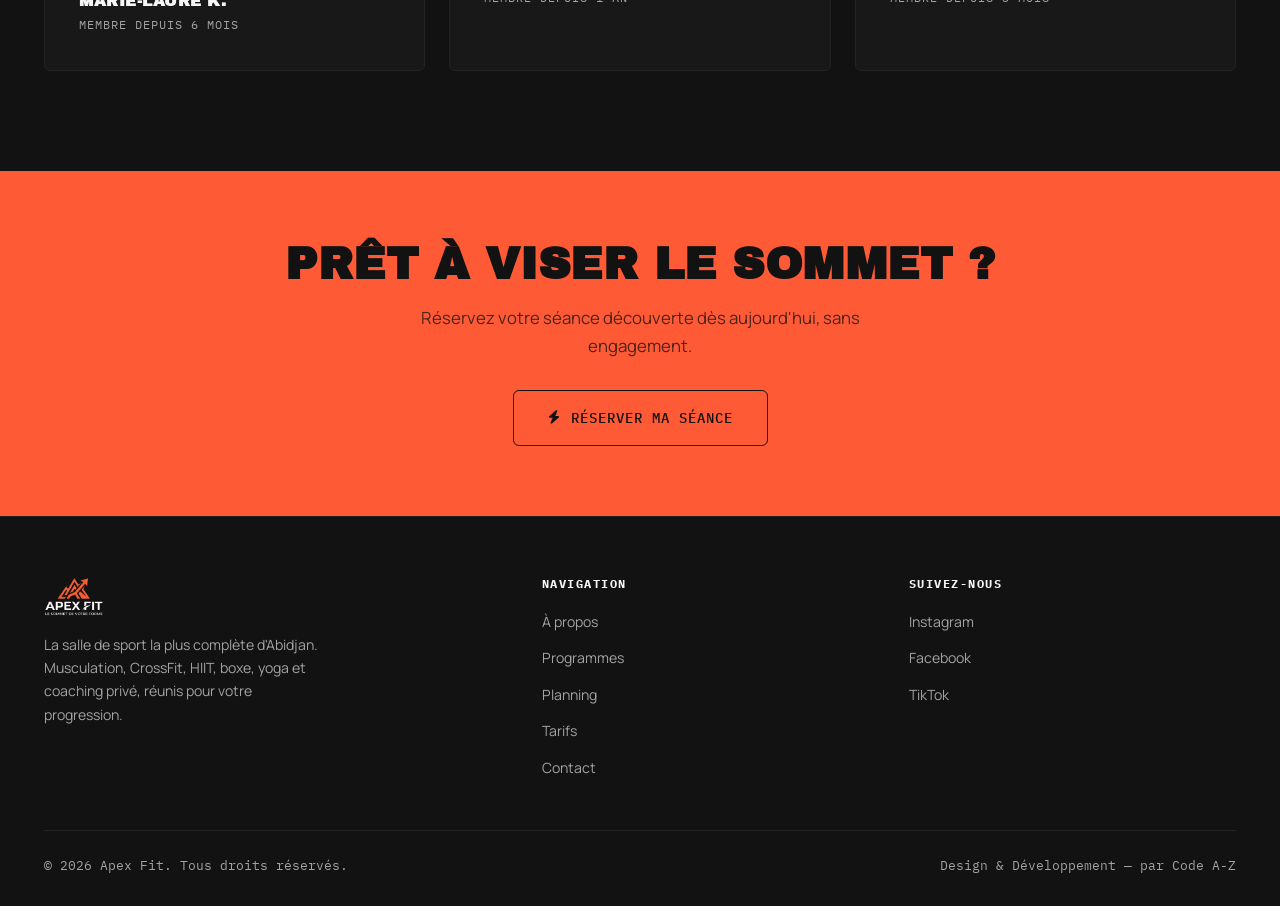
==== commit 4862e74e: "ok" ====
--- a/index.html
+++ b/index.html
@@ -51,7 +51,7 @@
         <h1>Grimpez vers votre <span>sommet.</span></h1>
         <p class="lead">Apex Fit est la salle de sport la plus complète d'Abidjan : musculation, CrossFit, HIIT, boxe, yoga et coaching privé, réunis dans un seul espace pensé pour votre progression.</p>
         <div class="hero-btns">
-            <a href="contact.html" class="btn btn-primary"><i class="fas fa-bolt"></i> Réserver ma séance découverte</a>
+            <a href="contact.html" class="btn btn-primary">Réserver ma séance découverte <i class="fas fa-bolt"></i></a>
             <a href="programmes.html" class="btn btn-outline-dark">Découvrir les programmes</a>
         </div>
         <div class="hero-stats">
--- a/css/style.css
+++ b/css/style.css
@@ -30,9 +30,13 @@
     --header-h: 84px;
 }
 
-* { margin: 0; padding: 0; box-sizing: border-box; }
-
-html { scroll-behavior: smooth; }
+* {
+    margin: 0; 
+    padding: 0; 
+    box-sizing: border-box; 
+}
+
+html {scroll-behavior: smooth; }
 
 body {
     font-family: var(--font-body);
@@ -53,9 +57,20 @@
 p { color: var(--text-muted-dark); }
 
 ul { list-style: none; }
-a { text-decoration: none; color: inherit; transition: var(--transition); }
-img { max-width: 100%; display: block; }
-button { font-family: inherit; cursor: pointer; border: none; }
+a { 
+    text-decoration: none; 
+    color: inherit; 
+    transition: var(--transition); 
+}
+img { 
+    max-width: 100%; 
+    display: block; 
+}
+button { 
+    font-family: inherit; 
+    cursor: pointer; 
+    border: none; 
+}
 
 .container {
     max-width: var(--container);
@@ -128,6 +143,7 @@
 .btn {
     display: inline-flex;
     align-items: center;
+    text-align: center;
     gap: 10px;
     padding: 16px 34px;
     font-family: var(--font-mono);
@@ -205,6 +221,7 @@
     position: relative;
     overflow: hidden;
     padding-top: var(--header-h);
+
     /* Repli tant que la vraie vidéo/photo de salle n'est pas fournie */
     background:
         radial-gradient(circle at 15% 20%, rgba(255,90,54,0.16), transparent 45%),
@@ -229,8 +246,8 @@
 .hero-content {
     position: relative;
     z-index: 2;
-    max-width: 760px;
-    padding: 60px 0;
+    max-width: 750px;
+    padding: 50px 0;
 }
 .hero-content .eyebrow { color: var(--action); }
 .hero h1 {
@@ -895,8 +912,8 @@
 
 @media (max-width: 580px) {
     .hero-btns { flex-direction: column; }
-    .hero-btns .btn { width: 100%; }
-    .hero-stats { gap: 26px; }
+    .hero-btns .btn { width: 90%; }
+    .hero-stats { gap: 25px; }
 }
 
 @media (prefers-reduced-motion: reduce) {
